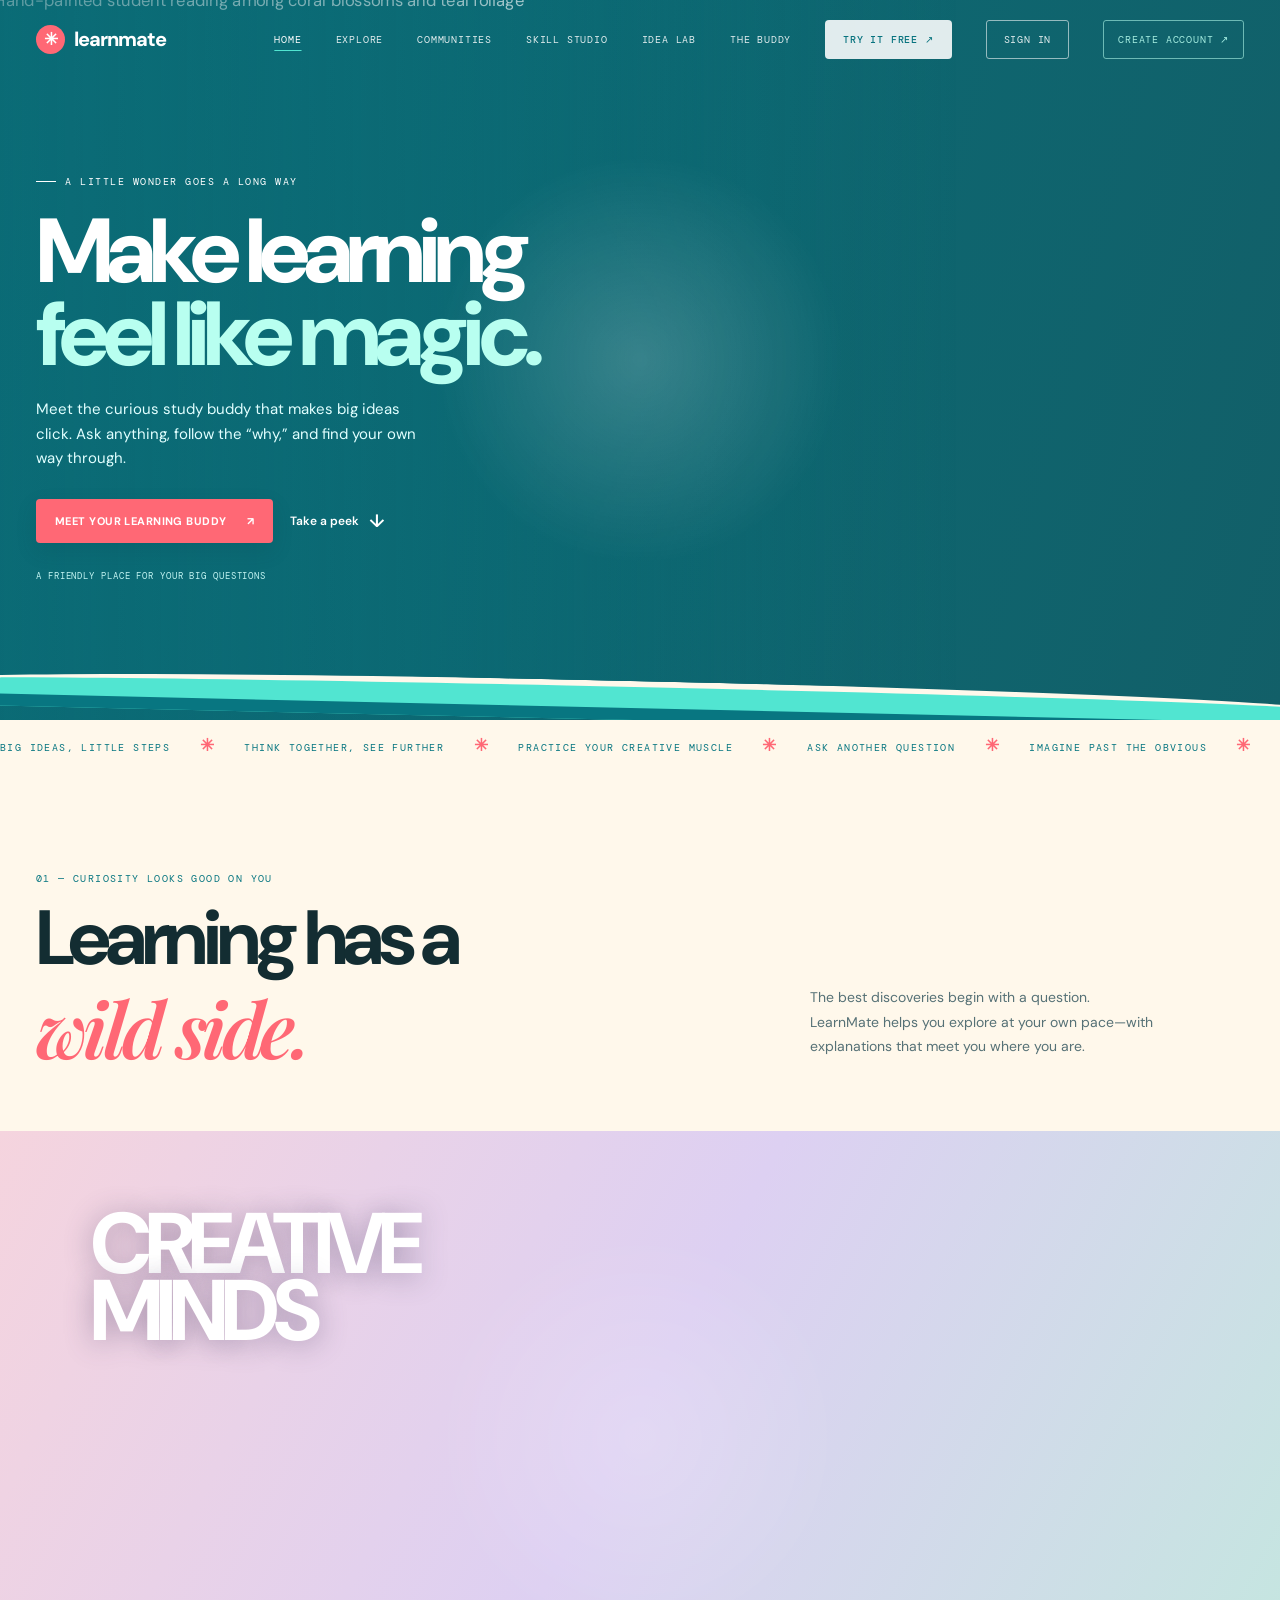
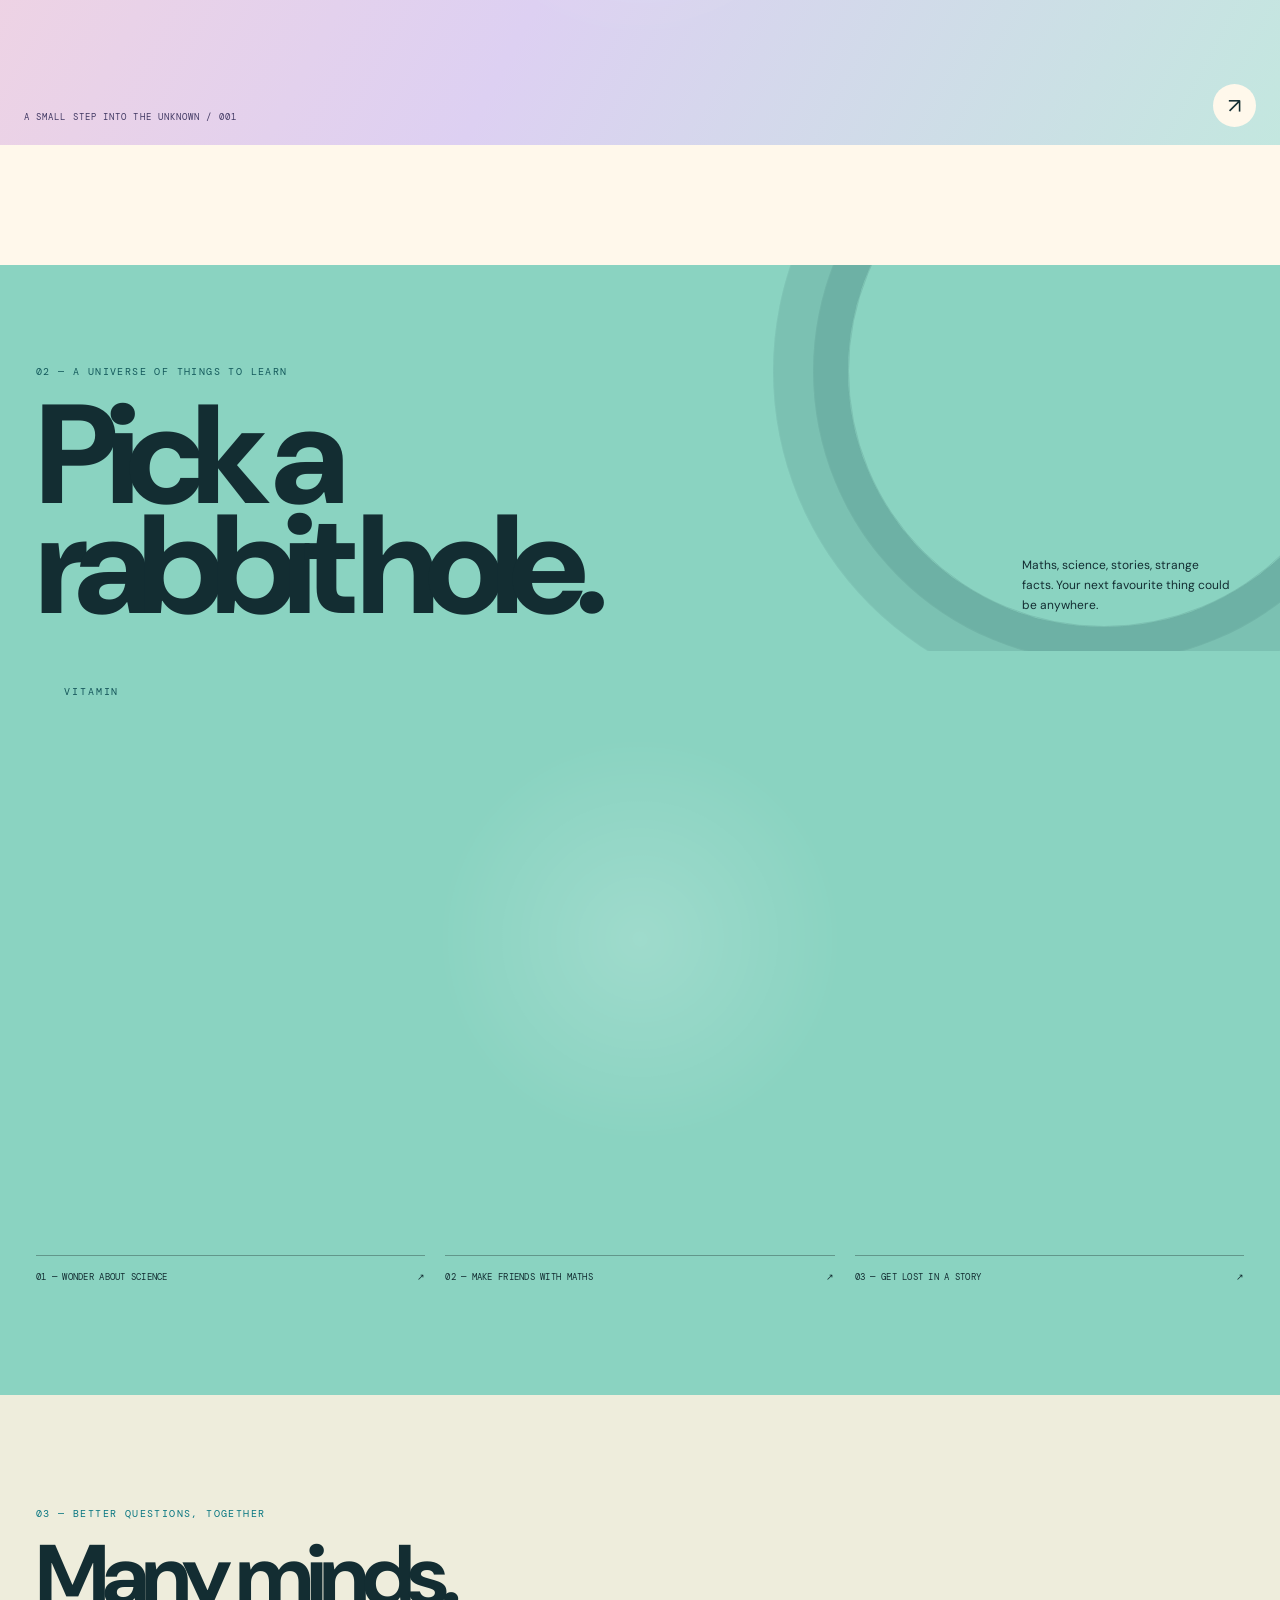
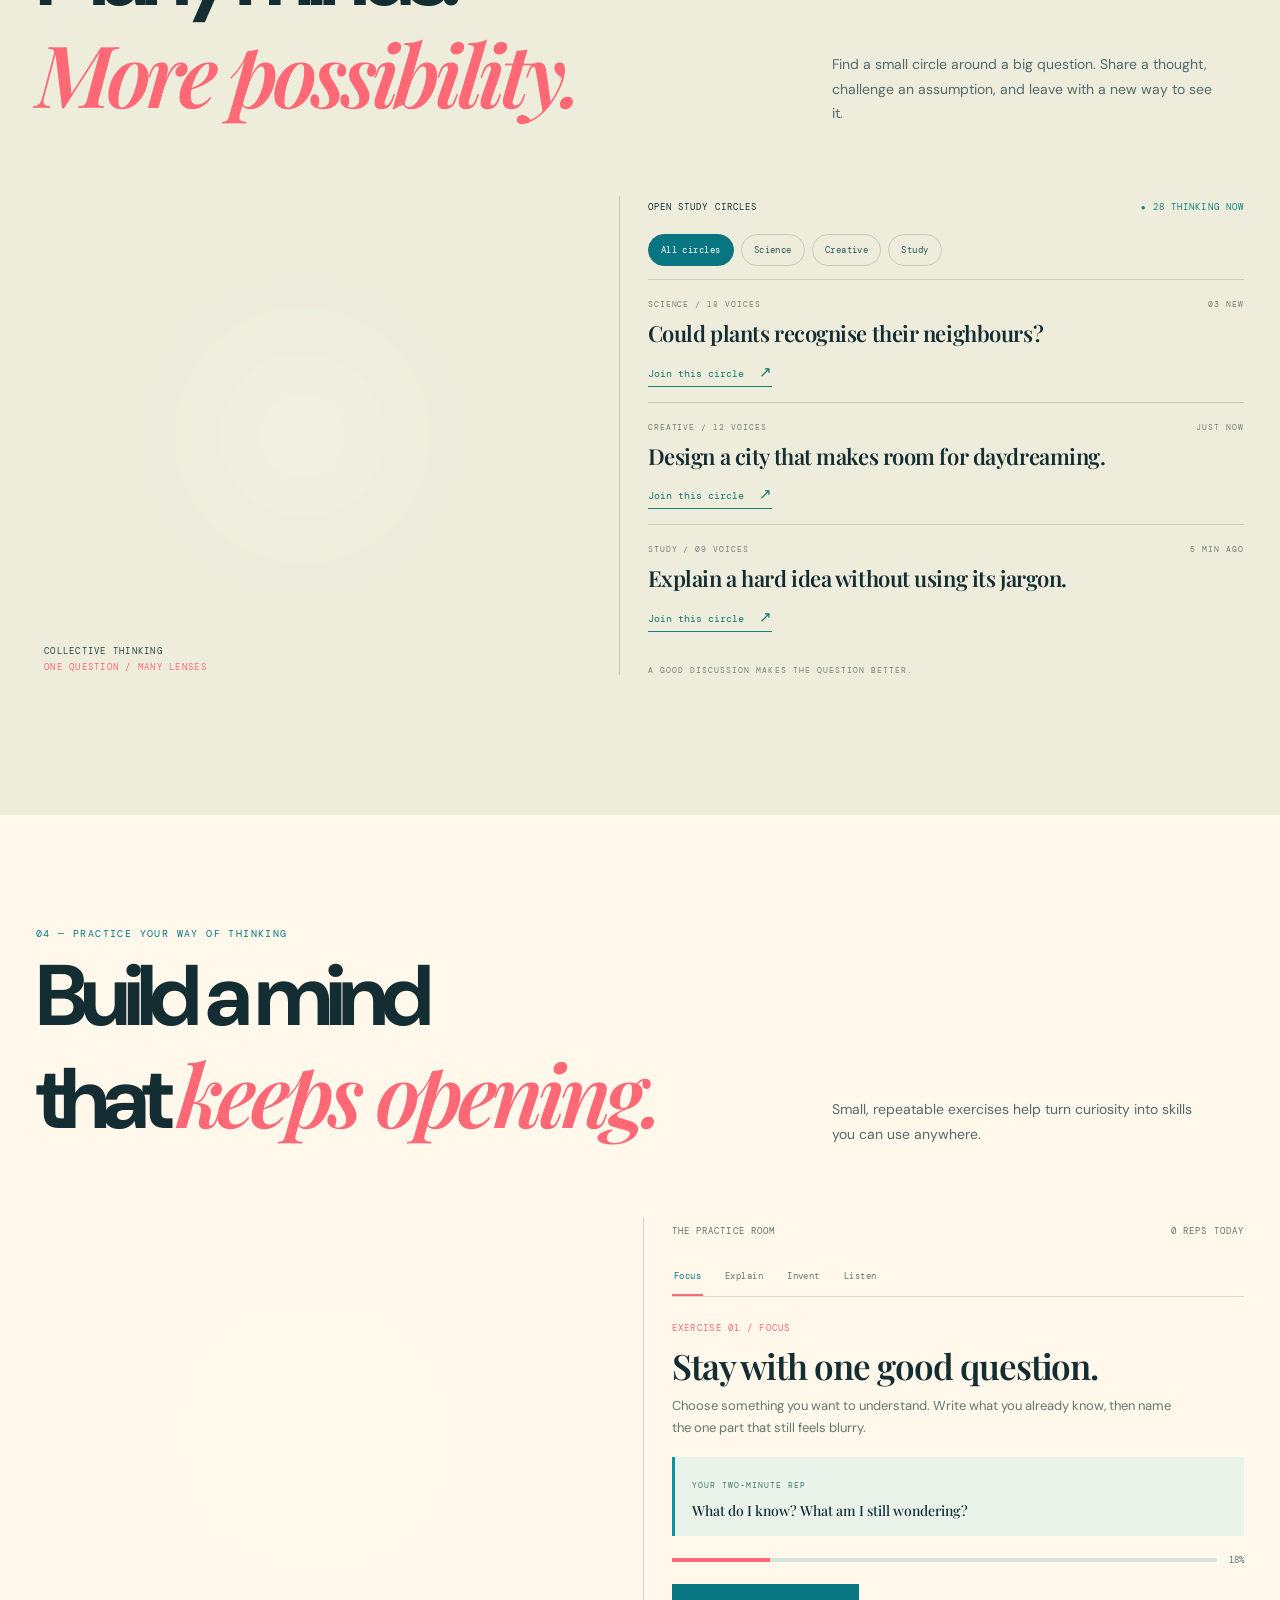
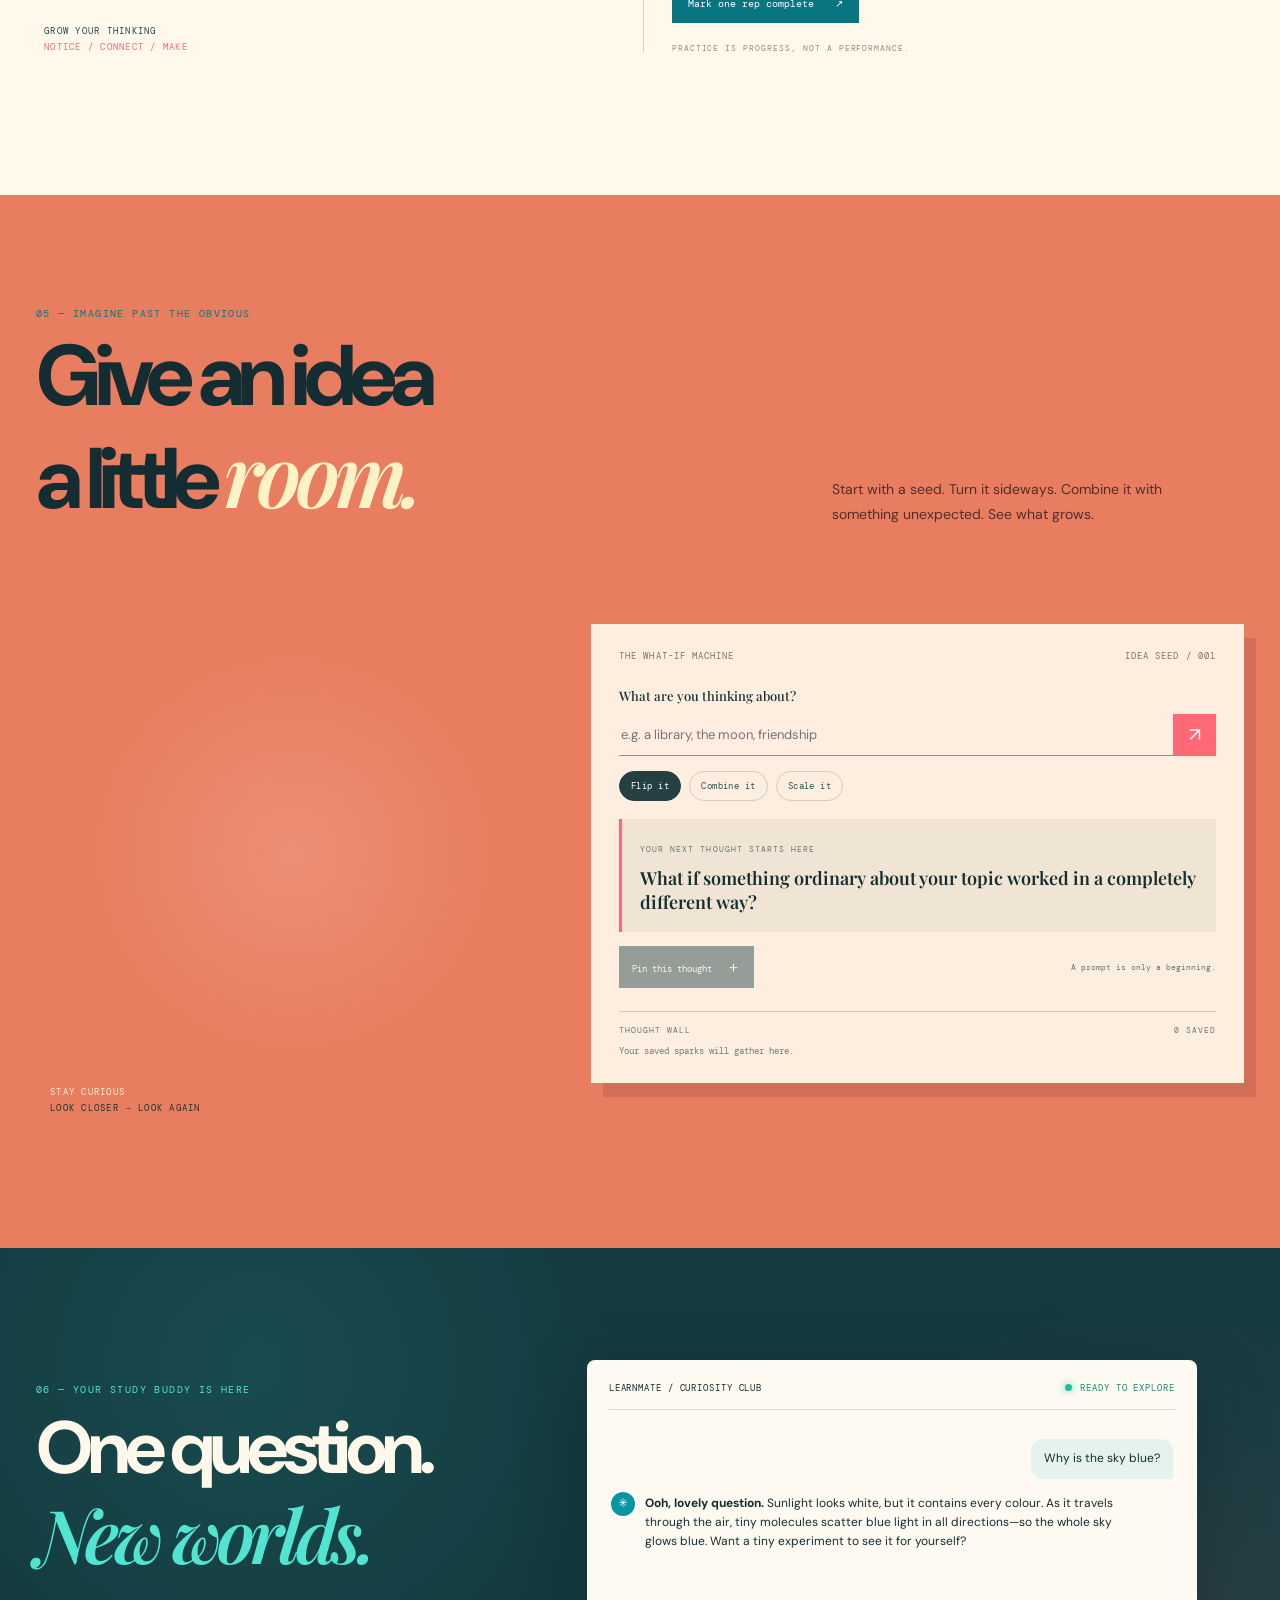
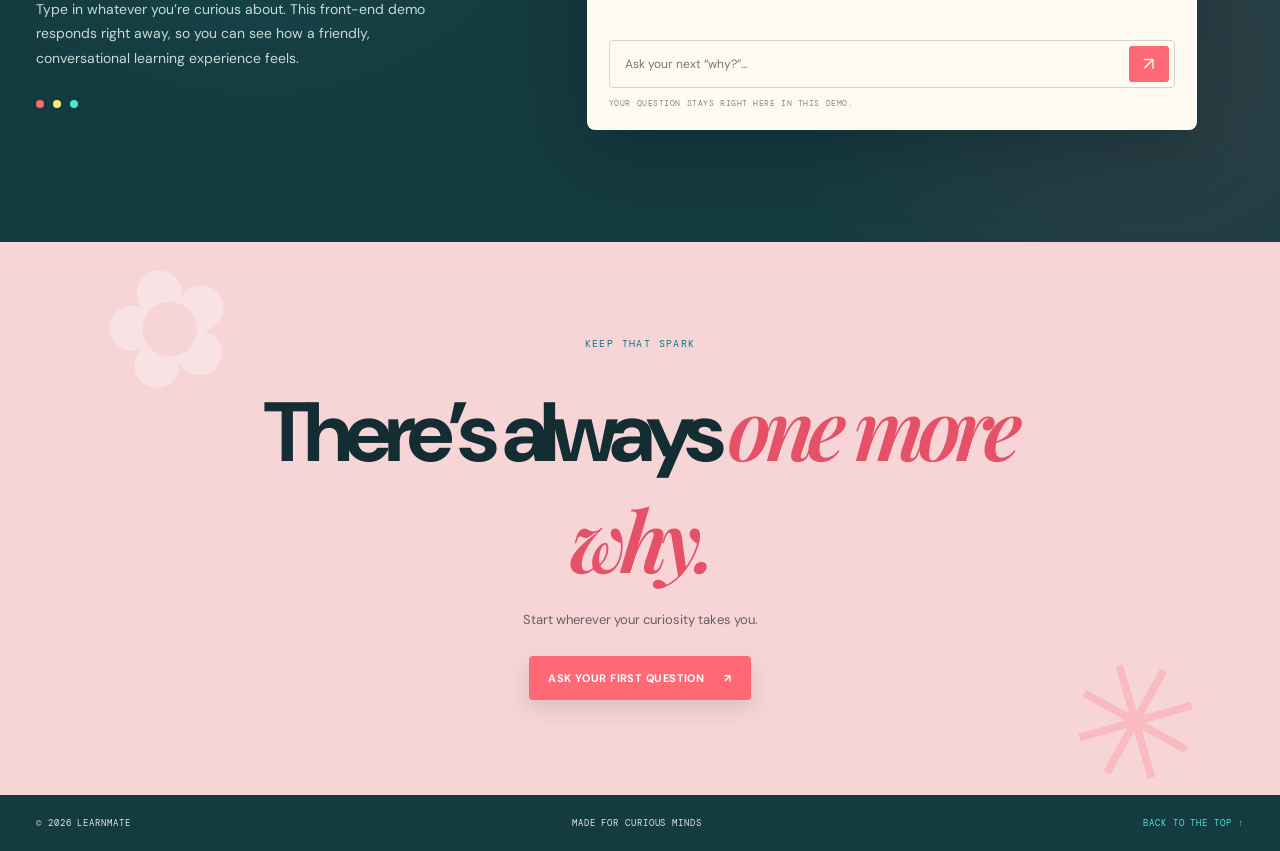
==== index.html @ c92cbbef "Integrate full-stack LearnMate workspace" ====
<!doctype html>
<html lang="en">
<head>
<meta charset="utf-8"><meta name="viewport" content="width=device-width,initial-scale=1"><meta name="theme-color" content="#0795a2">
<meta name="description" content="LearnMate brings curious minds together to explore, practise new skills, and imagine what comes next.">
<title>LearnMate — learn together, think further</title>
<link rel="preconnect" href="https://fonts.googleapis.com"><link rel="preconnect" href="https://fonts.gstatic.com" crossorigin><link href="https://fonts.googleapis.com/css2?family=DM+Mono:wght@400;500&family=DM+Sans:wght@400;500;600;700;800&family=Playfair+Display:ital,wght@0,600;0,700;1,600;1,700&display=swap" rel="stylesheet">
<style>
:root{--teal:#0795a2;--teal-dark:#087681;--aqua:#51e5d1;--coral:#ff6875;--cream:#fff8eb;--ink:#132d32;--lilac:#ddd0ff;--line:rgba(19,45,50,.16);--sans:'DM Sans',Arial,sans-serif;--serif:'Playfair Display',Georgia,serif;--mono:'DM Mono',monospace}*{box-sizing:border-box}html{scroll-behavior:smooth}body{margin:0;color:var(--ink);font-family:var(--sans);overflow-x:hidden}a{color:inherit;text-decoration:none}button,input{font:inherit}.wrap{width:min(1240px,calc(100% - 72px));margin-inline:auto}.topbar{height:78px;display:flex;align-items:center;justify-content:space-between;position:absolute;z-index:10;left:0;right:0;color:#fff}.brand{display:flex;align-items:center;gap:9px;font-size:20px;font-weight:800;letter-spacing:-1px}.brand-symbol{display:grid;place-items:center;width:29px;height:29px;background:var(--coral);border-radius:50%;color:#fff;font-size:17px}.nav{display:flex;align-items:center;gap:34px;font:10px var(--mono);letter-spacing:.08em;text-transform:uppercase}.nav a{opacity:.88;transition:opacity .2s}.nav a:hover{opacity:1}.nav .sign{border:1px solid #ffffffa3;border-radius:3px;padding:12px 17px}.nav .signup{background:#fff;color:var(--teal-dark);border-radius:4px;padding:13px 18px;font-weight:500}.menu-toggle{display:none;background:transparent;border:1px solid #ffffff88;color:white;padding:8px 10px}.hero{min-height:720px;background:var(--teal);color:#fff;position:relative;overflow:hidden}.hero:before{content:"";position:absolute;width:640px;height:640px;border:3px dashed #ffffff24;border-radius:50%;right:-30px;top:-190px;transform:rotate(-20deg)}.hero:after{content:"";position:absolute;width:830px;height:390px;border:3px dashed #ffffff25;border-radius:50%;left:30%;bottom:-260px;transform:rotate(-14deg)}.hero-inner{min-height:720px;display:grid;grid-template-columns:.93fr 1.07fr;align-items:center;position:relative;z-index:2;padding-top:65px}.hero-text{padding-bottom:28px;position:relative;z-index:3}.kicker{font:10px var(--mono);letter-spacing:.15em;text-transform:uppercase;display:flex;align-items:center;gap:9px}.kicker:before{content:"";width:20px;height:1px;background:currentColor}.hero h1{font-size:clamp(59px,7.1vw,97px);line-height:.92;letter-spacing:-.075em;margin:22px 0 20px;font-weight:800;max-width:600px}.hero h1 span{color:#b8fff0}.hero-copy{font-size:15px;line-height:1.65;max-width:380px;color:#e1ffff}.hero-actions{display:flex;align-items:center;gap:17px;margin-top:28px}.btn{display:inline-flex;align-items:center;gap:20px;border:0;border-radius:4px;padding:15px 19px;background:var(--coral);color:white;font-size:11px;font-weight:700;letter-spacing:.04em;text-transform:uppercase;cursor:pointer;box-shadow:0 8px 20px #003d4425;transition:transform .2s,box-shadow .2s}.btn:hover{transform:translateY(-3px);box-shadow:0 12px 24px #003d4433}.text-link{font-size:12px;font-weight:600}.text-link span{font-size:18px;vertical-align:-2px;margin-left:7px}.hero-note{font:9px var(--mono);letter-spacing:.1em;margin-top:27px;color:#c4f5f3}.hero-art{height:590px;position:relative;align-self:end}.art-glow{position:absolute;width:480px;height:470px;right:5%;top:13%;border-radius:50%;background:radial-gradient(ellipse,#4df0d688 0,transparent 70%)}.art-disc{position:absolute;width:420px;height:420px;border:1px solid #b0fff25c;border-radius:50%;right:11%;top:15%;box-shadow:0 0 0 26px #b0fff20c,0 0 0 27px #b0fff22b}.student{position:absolute;width:300px;height:436px;bottom:0;left:31%;z-index:2}.student .hair{position:absolute;width:204px;height:250px;left:49px;top:21px;background:#27292d;border-radius:49% 51% 43% 50%;transform:rotate(-7deg);box-shadow:inset 22px 10px #454044}.student .face{position:absolute;width:153px;height:185px;left:76px;top:45px;background:linear-gradient(120deg,#ffd8b5,#f6a98d);border-radius:47% 46% 50% 49%;transform:rotate(-5deg);z-index:1}.student .face:before{content:"";position:absolute;width:110px;height:24px;top:66px;left:18px;border-top:3px solid #422e37;border-radius:50%;box-shadow:0 10px 0 -7px #422e37}.student .face:after{content:"";position:absolute;left:46px;top:111px;width:45px;height:16px;border-bottom:3px solid #c55e67;border-radius:50%}.student .fringe{position:absolute;z-index:2;width:180px;height:95px;top:29px;left:57px;background:#29292d;border-radius:65% 35% 55% 24%;transform:rotate(12deg);clip-path:polygon(0 0,100% 0,87% 100%,71% 69%,62% 100%,48% 65%,38% 100%,25% 62%,15% 100%)}.student .body{position:absolute;width:252px;height:260px;left:26px;bottom:-44px;border-radius:45% 46% 0 0;background:linear-gradient(110deg,#54e3d0 0 67%,#1ec4bd 68%);transform:rotate(-5deg);z-index:1}.student .body:before{content:"";position:absolute;left:106px;top:8px;width:30px;height:185px;border-left:2px solid #d8fff0a6;transform:rotate(3deg)}.student .arm{position:absolute;z-index:3;left:11px;top:221px;width:198px;height:35px;background:#ffc5a4;border-radius:22px;transform:rotate(22deg)}.student .arm:after{content:"";position:absolute;right:-19px;top:-5px;width:32px;height:42px;border-radius:10px;background:#ffc5a4;transform:rotate(25deg)}.book{position:absolute;z-index:4;left:13px;top:180px;width:93px;height:135px;background:#fffdf5;border:3px solid #20383c;border-radius:6px 12px 9px 4px;transform:rotate(-17deg);box-shadow:7px 7px 0 #087681}.book:before{content:"✳";position:absolute;left:23px;top:30px;color:var(--coral);font-size:34px}.book:after{content:"";position:absolute;left:50%;top:0;height:100%;border-left:2px solid #b2e8df}.paper-plane{position:absolute;right:11%;top:21%;font-size:53px;color:#fff7e7;transform:rotate(-14deg);filter:drop-shadow(2px 4px 0 #087681)}.flower{position:absolute;color:#ff8d94;font-size:55px;text-shadow:2px 2px #173e41;animation:bob 5s ease-in-out infinite}.flower.f1{left:11%;top:24%;font-size:38px}.flower.f2{right:2%;top:44%;animation-delay:-2s}.flower.f3{left:17%;bottom:16%;font-size:48px;animation-delay:-3s}.spark{position:absolute;font-size:24px;color:#fff1cc}.spark.s1{top:22%;left:25%}.spark.s2{right:11%;bottom:18%}.orbit-line{position:absolute;height:90px;width:240px;border:1px solid #c4fff080;border-radius:50%;left:4%;top:57%;transform:rotate(15deg)}.hero-ribbon{height:39px;position:absolute;bottom:0;left:-4%;right:-3%;background:var(--aqua);border-top:6px solid #fff8eb;border-radius:50% 50% 0 0 / 35% 35% 0 0;z-index:4;transform:rotate(1.3deg)}.hero-ribbon:after{content:"";position:absolute;height:12px;left:0;right:0;bottom:0;background:#087681}.ticker{background:var(--cream);color:var(--teal-dark);height:49px;overflow:hidden;display:flex;align-items:center}.ticker-track{white-space:nowrap;font:10px var(--mono);letter-spacing:.14em;animation:marquee 28s linear infinite}.ticker b{color:var(--coral);font-size:17px;margin:0 22px}.intro{background:var(--cream);padding:103px 0 120px}.intro-head{display:grid;grid-template-columns:1fr .6fr;align-items:end;gap:50px;margin-bottom:53px}.section-kicker{font:10px var(--mono);letter-spacing:.14em;text-transform:uppercase;color:var(--teal-dark)}.intro h2,.buddy-heading{font-size:clamp(48px,6vw,77px);letter-spacing:-.07em;line-height:.96;margin:17px 0 0}.intro h2 em{font:italic 600 1em var(--serif);color:var(--coral);letter-spacing:-.06em}.intro-blurb{max-width:350px;font-size:14px;line-height:1.75;color:#567176;padding-bottom:5px}.study-showcase{min-height:400px;background:linear-gradient(115deg,#f3d0dc,#e6d6ff 48%,#c9efeb);border-radius:6px;position:relative;overflow:hidden;display:flex;align-items:center;justify-content:center}.study-showcase:before,.study-showcase:after{content:"";position:absolute;border:1px solid #ffffffa1;border-radius:50%;width:570px;height:570px;top:-90px;left:50%;transform:translateX(-50%)}.study-showcase:after{width:680px;height:680px;top:-144px}.astro{position:relative;width:210px;height:282px;z-index:2;filter:drop-shadow(15px 19px 14px #41356431);transform:rotate(-4deg)}.astro-helmet{position:absolute;width:187px;height:150px;left:11px;top:0;border-radius:48% 48% 44% 44%;background:linear-gradient(135deg,#fffdf1 0 19%,#f4eee6 20% 65%,#cabdc3);box-shadow:inset 0 0 0 7px #fbfaf3}.astro-glass{position:absolute;width:136px;height:99px;left:36px;top:25px;border-radius:50%;background:linear-gradient(125deg,#7be3db,#526c98 50%,#302d58);border:6px solid #fdf8ec;overflow:hidden}.astro-glass:after{content:"";position:absolute;width:170px;height:50px;background:#f8c6d4;transform:rotate(-32deg);top:21px;left:-17px;opacity:.65}.astro-body{position:absolute;width:184px;height:160px;bottom:0;left:24px;border-radius:48% 48% 20% 20%;background:linear-gradient(100deg,#f7f0e7,#d7c8ce);border:6px solid #fffaf0}.astro-body:before{content:"✳";position:absolute;right:24px;top:62px;color:var(--coral);font-size:28px}.flower-float{position:absolute;z-index:3;font-size:48px;color:#fff7ec;text-shadow:0 2px 6px #9b76ad;animation:bob 4s ease-in-out infinite}.flower-float.a{top:22%;left:25%}.flower-float.b{right:22%;top:29%;animation-delay:-2s}.flower-float.c{left:30%;bottom:14%;font-size:35px;animation-delay:-1s}.showcase-title{position:absolute;z-index:1;top:43%;left:50%;transform:translate(-50%,-50%);white-space:nowrap;font-size:clamp(48px,9vw,112px);line-height:.8;font-weight:800;letter-spacing:-.08em;color:#fff9;text-align:center}.showcase-label{position:absolute;left:24px;bottom:22px;font:9px var(--mono);letter-spacing:.12em;color:#413963;text-transform:uppercase}.showcase-link{position:absolute;right:24px;bottom:18px;width:43px;height:43px;border-radius:50%;background:var(--cream);display:grid;place-items:center;font-size:21px;z-index:4;transition:transform .2s}.showcase-link:hover{transform:rotate(45deg)}.subjects{background:#ffe97b;padding:100px 0 112px;position:relative;overflow:hidden}.subjects:before{content:"";position:absolute;width:510px;height:510px;border:1px solid #18393d20;border-radius:50%;right:-80px;top:-150px;box-shadow:0 0 0 34px #18393d08,0 0 0 35px #18393d17,0 0 0 74px #18393d08,0 0 0 75px #18393d17}.subject-head{display:flex;justify-content:space-between;align-items:end;position:relative;z-index:1;margin-bottom:30px}.subjects h2{font-size:clamp(64px,11vw,152px);line-height:.78;letter-spacing:-.095em;margin:23px 0 0;font-weight:800}.subjects h2 span{display:block}.subject-head p{max-width:210px;font-size:12px;line-height:1.7;margin:0 1% 5px}.lemon-stage{height:250px;position:relative;display:flex;justify-content:center;align-items:center}.lemon-word{position:absolute;font-size:clamp(75px,17vw,220px);font-weight:800;line-height:.8;letter-spacing:-.09em;color:#fff9}.lemon{position:relative;z-index:2;width:270px;height:148px;background:radial-gradient(ellipse at 40% 28%,#ffff87 0,#f6e72b 37%,#d4bf13 100%);border-radius:52% 48% 50% 50% / 64% 64% 36% 36%;transform:rotate(-12deg);box-shadow:inset -16px -13px 20px #a79e1760,12px 24px 18px #59602228;animation:lemonFloat 6s ease-in-out infinite}.lemon:before,.lemon:after{content:"";position:absolute;width:31px;height:39px;background:#eedc2b;top:56px;border-radius:60% 40% 50% 50%}.lemon:before{left:-17px;transform:rotate(-34deg)}.lemon:after{right:-17px;transform:rotate(35deg)}.lemon-cut{position:absolute;z-index:3;width:114px;height:114px;left:calc(50% - 147px);top:77px;border-radius:50%;background:repeating-conic-gradient(#fff9d0 0deg 9deg,#f8e98b 10deg 13deg);border:7px solid #fff8bf;box-shadow:inset 0 0 0 5px #f7dd47;transform:rotate(-24deg)}.lemon-cut:after{content:"";position:absolute;width:15px;height:15px;background:#fff7b5;border-radius:50%;left:42px;top:42px}.subjects-grid{display:grid;grid-template-columns:repeat(3,1fr);gap:20px;margin-top:28px;position:relative;z-index:2}.subject-item{border-top:1px solid #263c3b66;padding:15px 0 0;display:flex;justify-content:space-between;font:9px var(--mono);letter-spacing:.03em;text-transform:uppercase}.subject-item b{font-weight:400}.buddy{background:#143b40;color:#fff8eb;padding:112px 0;position:relative;overflow:hidden}.buddy:before{content:"";position:absolute;inset:0;background:radial-gradient(circle at 20% 20%,#41d7c51b,transparent 32%),radial-gradient(circle at 91% 70%,#ff68751d,transparent 31%)}.buddy-grid{display:grid;grid-template-columns:.85fr 1.15fr;gap:65px;align-items:center;position:relative}.buddy-heading{font-size:clamp(47px,6vw,74px)}.buddy-heading em{font:italic 600 1em var(--serif);color:var(--aqua)}.buddy-copy{font-size:14px;line-height:1.75;color:#c8dad5;max-width:390px}.buddy-art{display:flex;gap:9px;margin-top:30px}.buddy-art span{width:8px;height:8px;background:var(--coral);border-radius:50%}.buddy-art span:nth-child(2){background:#ffe97b}.buddy-art span:nth-child(3){background:var(--aqua)}.chat-card{background:#fffaf1;color:var(--ink);border-radius:8px;padding:22px;box-shadow:0 20px 70px #03191d55;max-width:610px}.chat-head{display:flex;justify-content:space-between;align-items:center;border-bottom:1px solid #dedbd1;padding-bottom:15px;font:9px var(--mono);letter-spacing:.1em;text-transform:uppercase}.chat-status{color:#148975}.chat-status:before{content:"";display:inline-block;background:#24bd97;width:7px;height:7px;border-radius:50%;margin-right:8px;box-shadow:0 0 8px #37d6ac}.chat-window{height:230px;overflow-y:auto;padding:16px 2px 6px;scrollbar-width:thin}.msg{display:flex;gap:10px;align-items:flex-start;margin:11px 0;font-size:12px;line-height:1.6}.msg p{margin:2px 0;max-width:88%}.msg strong{font-weight:700}.msg.user{justify-content:flex-end}.msg.user p{background:#e6f2ed;padding:10px 13px;border-radius:12px 12px 2px 12px}.msg.bot .bubble-icon{background:var(--teal);color:white}.bubble-icon{flex:0 0 24px;width:24px;height:24px;border-radius:50%;display:grid;place-items:center;background:#ffddd9;font-size:12px}.chat-compose{display:flex;gap:8px;border:1px solid #d5d5cd;border-radius:4px;padding:5px}.chat-compose input{min-width:0;flex:1;border:0;background:transparent;padding:10px;font-size:12px;outline:none;color:var(--ink)}.chat-compose button{border:0;border-radius:3px;background:var(--coral);color:white;width:40px;font-size:18px;cursor:pointer}.chat-hint{font:8px var(--mono);color:#858a82;letter-spacing:.07em;margin-top:10px}.closing{background:#f7d5d6;padding:95px 0;text-align:center;position:relative;overflow:hidden}.closing:before,.closing:after{content:"✿";position:absolute;font-size:160px;color:#ffffff50;top:-18px;left:8%;transform:rotate(-16deg)}.closing:after{content:"✳";left:auto;right:6%;top:auto;bottom:-35px;color:#ff879355}.closing h2{font-size:clamp(45px,7vw,84px);line-height:.95;letter-spacing:-.08em;margin:20px auto 17px;max-width:850px}.closing h2 em{font:italic 600 1em var(--serif);color:#e55167}.closing p{font-size:13px;color:#695c64}.closing .btn{margin-top:15px}.footer{background:#143b40;color:#dce8df;padding:22px 0;font:9px var(--mono);letter-spacing:.1em;text-transform:uppercase}.footer-inner{display:flex;justify-content:space-between;gap:20px}.footer a{color:var(--aqua)}.reveal{opacity:0;transform:translateY(18px);transition:opacity .7s,transform .7s}.reveal.visible{opacity:1;transform:none}@keyframes bob{0%,100%{translate:0 0}50%{translate:0 -10px}}@keyframes marquee{to{transform:translateX(-50%)}}@keyframes lemonFloat{0%,100%{translate:0 0;rotate:-12deg}50%{translate:0 -9px;rotate:-8deg}}@media(max-width:850px){.wrap{width:min(100% - 44px,680px)}.hero-inner{grid-template-columns:1fr;min-height:980px;align-content:start;padding-top:147px}.hero{min-height:980px}.hero-text{padding-bottom:0}.hero h1{max-width:650px;font-size:clamp(64px,11vw,95px)}.hero-art{height:480px;width:min(100%,570px);margin:-2px auto 0;align-self:auto}.student{left:31%;transform:scale(.88);transform-origin:bottom center}.art-disc{width:340px;height:340px;right:14%;top:18%}.intro-head{grid-template-columns:1fr;gap:21px}.intro-blurb{max-width:460px}.buddy-grid{grid-template-columns:1fr;gap:38px}.buddy-copy{max-width:540px}.chat-card{max-width:none}.subjects h2{font-size:clamp(68px,13vw,115px)}}@media(max-width:560px){.wrap{width:calc(100% - 36px)}.topbar{height:67px}.brand{font-size:18px}.nav{gap:10px}.nav a:not(.signup){display:none}.nav .signup{padding:11px 13px;font-size:9px}.menu-toggle{display:block}.hero,.hero-inner{min-height:870px}.hero-inner{padding-top:126px}.hero h1{font-size:clamp(59px,13vw,76px);max-width:430px}.hero-copy{font-size:13px;max-width:330px}.hero-actions{gap:14px}.btn{padding:14px 15px;font-size:10px;gap:13px}.hero-art{height:390px;width:calc(100% + 18px);margin-left:-9px}.student{transform:scale(.71);transform-origin:bottom center;left:27%}.art-disc{width:270px;height:270px;right:13%;top:20%}.art-glow{width:340px;height:330px;right:-2%;top:15%}.paper-plane{right:3%;top:13%;font-size:40px}.flower.f1{left:4%;top:20%}.flower.f2{right:0;top:43%}.flower.f3{left:5%;bottom:20%}.intro{padding:76px 0 86px}.intro h2{font-size:54px}.intro-head{margin-bottom:33px}.study-showcase{min-height:310px}.astro{transform:scale(.78) rotate(-4deg)}.showcase-title{font-size:clamp(46px,12vw,67px)}.flower-float.a{left:9%}.flower-float.b{right:7%}.subjects{padding:78px 0 82px}.subject-head{display:block}.subjects h2{font-size:clamp(62px,16vw,89px)}.subject-head p{margin-top:19px;max-width:300px}.lemon-stage{height:200px;margin-top:10px}.lemon{width:205px;height:115px}.lemon-cut{width:88px;height:88px;left:calc(50% - 112px);top:70px}.lemon-cut:after{left:30px;top:30px}.buddy{padding:78px 0}.buddy-heading{font-size:52px}.chat-card{padding:16px 13px}.chat-window{height:220px}.closing{padding:76px 0}.closing:before{left:-55px;font-size:110px}.closing:after{right:-50px;font-size:110px}.footer-inner{flex-wrap:wrap}.footer-inner span:nth-child(2){display:none}}@media(prefers-reduced-motion:reduce){*,*::before,*::after{animation-duration:.01ms!important;animation-iteration-count:1!important;scroll-behavior:auto!important;transition-duration:.01ms!important}.reveal{opacity:1;transform:none}}

</style>
<style>
/* Replace the rough CSS stand-ins with bespoke, textured editorial artwork. */
.hero{background:linear-gradient(105deg,#0b737d 0%,#0d6872 50%,#125f68 100%)}.hero:before,.hero:after{display:none}.hero-art{height:610px;display:flex;align-items:flex-end;justify-content:center;overflow:visible;isolation:isolate}.hero-illustration{width:100%;height:100%;object-fit:contain;object-position:70% center;filter:drop-shadow(0 18px 12px #06474a2b);mask-image:linear-gradient(90deg,transparent 0,#000 10%,#000 89%,transparent 100%)}
.study-showcase{background:linear-gradient(118deg,#f5d4de,#ddd0f2 49%,#c3e7df)}.study-showcase:before,.study-showcase:after{display:none}.astronaut-art{position:absolute;inset:0;width:100%;height:100%;object-fit:cover;z-index:2;pointer-events:none}.showcase-title{z-index:1;color:#fff9}
.lemon-illustration{position:relative;z-index:2;width:min(90%,900px);height:290px;object-fit:contain;filter:drop-shadow(0 16px 13px #56611d25)}
.hero-art{position:absolute;inset:0;z-index:1;width:100%;height:auto;background:transparent;border-radius:0;overflow:hidden;align-self:auto}.hero-art:after{content:"";position:absolute;inset:0;z-index:2;pointer-events:none;background:linear-gradient(90deg,#0b6873aa 0%,#0b687378 34%,#0b68731c 58%,transparent 75%)}.hero-illustration{position:relative;z-index:1;width:100%;height:100%;object-fit:cover;object-position:center;filter:none;mask-image:none}.hero-art .motion-light{z-index:3}
.study-showcase{width:100vw;margin-left:calc(50% - 50vw);border-radius:0;min-height:clamp(370px,48vw,650px)}.showcase-title{z-index:3;left:7%;top:13%;transform:none;text-align:left;font-size:clamp(43px,6.8vw,86px);color:#fff;text-shadow:0 3px 28px #4f426a6b;line-height:.78}.showcase-label{z-index:3}.astronaut-art{object-position:center 44%}
.subjects{background:#8ad3c1}.subjects:before{border-color:#123e4220;box-shadow:0 0 0 34px #123e4208,0 0 0 35px #123e4217,0 0 0 74px #123e4208,0 0 0 75px #123e4217}.subjects .section-kicker{color:#145a5c}.lemon-stage{width:100vw;margin-left:calc(50% - 50vw);height:clamp(370px,45vw,620px);overflow:hidden;background:#8ad3c1}.lemon-word{z-index:4;left:5%;top:6%;transform:none;font:10px var(--mono);letter-spacing:.19em;color:#15565a;text-align:left;pointer-events:none}.lemon-illustration{position:absolute;inset:0;width:100%;height:100%;object-fit:contain;filter:none;transform:translate3d(var(--move-x,0px),calc(var(--move-y,0px) + var(--scroll-y,0px)),0) rotate(var(--tilt,0deg)) scale(1.035)}
.hero-illustration.fallback{object-fit:contain;object-position:right center}
.motion-art{will-change:transform;transition:transform .18s cubic-bezier(.2,.7,.2,1);translate:0 0;animation:art-float 9s ease-in-out infinite}.astronaut-art.motion-art{transform:translate3d(var(--move-x,0px),calc(var(--move-y,0px) + var(--scroll-y,0px)),0) rotate(var(--tilt,0deg)) scale(1.055)}.hero-illustration.motion-art{transform:translate3d(var(--move-x,0px),calc(var(--move-y,0px) + var(--scroll-y,0px)),0) rotate(var(--tilt,0deg)) scale(1.035)}
.hero-illustration{position:relative;z-index:1}.motion-light{position:absolute;inset:0;z-index:2;pointer-events:none;opacity:.38;background:radial-gradient(280px circle at var(--cursor-x,50%) var(--cursor-y,50%),#fff7,transparent 72%);mix-blend-mode:screen;transition:opacity .35s}.study-showcase .astronaut-art{z-index:1}.study-showcase .motion-light{z-index:2}.lemon-stage .motion-light{z-index:3}.lemon-stage .lemon-word{z-index:4}
.nav a[aria-current="page"]{color:#fff;opacity:1;text-decoration:underline;text-decoration-color:var(--aqua);text-underline-offset:7px}
.community{background:#eeeddc;padding:112px 0 122px;position:relative;overflow:hidden}.community-heading,.skill-heading,.idea-heading{display:grid;grid-template-columns:1fr .55fr;gap:48px;align-items:end;margin-bottom:48px}.community-heading h2,.skill-heading h2,.idea-heading h2{font-size:clamp(48px,6.8vw,86px);line-height:.91;letter-spacing:-.08em;margin:17px 0 0}.community-heading h2 em,.skill-heading h2 em,.idea-heading h2 em{font:italic 600 1em var(--serif);color:var(--coral);letter-spacing:-.06em}.community-heading>p,.skill-heading>p,.idea-heading>p{font-size:14px;line-height:1.75;color:#526a6b;max-width:380px;margin:0 0 4px}.community-layout{display:grid;grid-template-columns:.92fr 1.08fr;gap:50px;align-items:center}.community-art,.skill-art,.idea-art{position:relative;isolation:isolate;overflow:hidden}.community-art{height:515px}.community-image{position:absolute;inset:0;width:100%;height:100%;object-fit:contain;mix-blend-mode:multiply;filter:saturate(.84);mask-image:radial-gradient(ellipse at 50% 49%,#000 47%,#000b 65%,transparent 91%)}.community-image.motion-art,.skill-image.motion-art,.idea-image.motion-art{transform:translate3d(var(--move-x,0px),calc(var(--move-y,0px) + var(--scroll-y,0px)),0) rotate(var(--tilt,0deg)) scale(1.035)}.community-art .motion-light,.skill-art .motion-light,.idea-art .motion-light{z-index:2;opacity:.3}.art-note,.idea-art-caption{position:absolute;z-index:3;left:8px;bottom:18px;font:9px var(--mono);letter-spacing:.14em;line-height:1.8;color:#24484a}.art-note b,.idea-art-caption b{font-weight:400;color:var(--coral)}.community-board{padding:5px 0 0 28px;border-left:1px solid #213e3e35}.board-head,.skill-topline,.workbench-head{display:flex;justify-content:space-between;gap:15px;font:9px var(--mono);letter-spacing:.12em;text-transform:uppercase}.online-mark{color:#11857a}.online-mark:first-letter{font-size:8px}.community-filters,.skill-tabs{display:flex;align-items:center;gap:7px;flex-wrap:wrap;margin:21px 0 13px}.filter-btn,.skill-tab,.idea-mode{border:1px solid #52747645;background:transparent;color:#29575a;padding:9px 12px;border-radius:99px;font:9px var(--mono);letter-spacing:.05em;cursor:pointer;transition:background .2s,color .2s,border .2s}.filter-btn.is-active,.skill-tab.is-active,.idea-mode.is-active{background:var(--teal-dark);color:#fff;border-color:var(--teal-dark)}.thread-row{padding:19px 0 15px;border-top:1px solid #34565838}.thread-row[hidden]{display:none}.thread-meta{display:flex;justify-content:space-between;gap:14px;color:#75817a;font:8px var(--mono);letter-spacing:.12em}.thread-row h3{font:600 clamp(17px,2vw,22px)/1.25 var(--serif);letter-spacing:-.02em;margin:11px 0 13px;max-width:490px}.join-button{border:0;border-bottom:1px solid #198078;background:transparent;color:#11776f;padding:0 0 4px;font:10px var(--mono);cursor:pointer}.join-button span{margin-left:9px;font-size:15px}.join-button[aria-pressed="true"]{color:#e65761;border-color:#e65761}.board-foot{font:8px var(--mono);letter-spacing:.13em;color:#77827b;margin:18px 0 0}.skill-studio{background:var(--cream);padding:112px 0 122px;position:relative;overflow:hidden}.skill-layout{display:grid;grid-template-columns:1fr 1.08fr;gap:50px;align-items:center}.skill-art{height:475px}.skill-image{position:absolute;inset:0;width:100%;height:100%;object-fit:contain;mix-blend-mode:multiply;mask-image:radial-gradient(ellipse at center,#000 55%,transparent 92%)}.skill-console{padding:7px 0 0 28px;border-left:1px solid #24494a35}.skill-topline{color:#617170}.skill-tabs{border-bottom:1px solid #325c5b36;margin:20px 0 0;gap:20px}.skill-tab{border:0;border-radius:0;background:none;padding:13px 2px 12px;color:#647574;border-bottom:2px solid transparent}.skill-tab.is-active{background:none;color:var(--teal-dark);border-color:var(--coral)}.skill-index{font:9px var(--mono);letter-spacing:.14em;color:var(--coral);margin-top:25px}.skill-content h3{font:600 clamp(23px,3vw,35px)/1.16 var(--serif);margin:12px 0 8px;letter-spacing:-.03em}.skill-content>p{font-size:13px;line-height:1.7;color:#647574;max-width:500px;margin:0 0 18px}.exercise-prompt{padding:15px 17px;background:#e9f3ea;border-left:3px solid var(--teal);margin:17px 0}.exercise-prompt span{font:8px var(--mono);letter-spacing:.13em;color:#427579}.exercise-prompt p{font:500 14px/1.55 var(--serif);margin:7px 0 0}.progress-line{display:flex;align-items:center;gap:12px;font:9px var(--mono);color:#527372;margin:18px 0}.progress-track{height:4px;background:#d5e3d9;flex:1}.progress-track span{display:block;height:100%;background:var(--coral);transition:width .45s}.practice-button{border:0;background:var(--teal-dark);color:#fff;padding:13px 16px;font:10px var(--mono);cursor:pointer;transition:transform .2s}.practice-button:hover{transform:translateY(-2px)}.practice-button span{margin-left:15px}.skill-foot{font:8px var(--mono);letter-spacing:.12em;color:#8b9188;margin-top:20px}.idea-lab{background:#e97d60;padding:112px 0 120px;position:relative;overflow:hidden}.idea-heading h2 em{color:#fff2c5}.idea-heading>p{color:#542d2a}.idea-layout{display:grid;grid-template-columns:.88fr 1.12fr;gap:42px;align-items:center}.idea-art{height:550px}.idea-image{position:absolute;inset:0;width:100%;height:100%;object-fit:contain;mix-blend-mode:multiply;filter:saturate(.95);mask-image:radial-gradient(ellipse at 50% 48%,#000 54%,#000c 69%,transparent 94%)}.idea-art-caption{color:#fff1d8;left:14px;bottom:12px}.idea-art-caption b{color:#183638}.idea-workbench{padding:26px 28px;background:#fff8ebeb;box-shadow:12px 14px 0 #763b3033}.workbench-head{color:#77766c}.idea-workbench>label{display:block;margin:25px 0 10px;font:500 13px var(--serif)}.seed-row{display:flex;border-bottom:1px solid #879593}.seed-row input{flex:1;min-width:0;border:0;outline:0;background:transparent;padding:12px 2px;font:13px var(--sans);color:var(--ink)}.seed-row button{border:0;background:var(--coral);color:white;width:43px;font-size:19px;cursor:pointer}.idea-modes{display:flex;gap:8px;margin:15px 0 18px}.idea-mode{padding:8px 11px}.idea-mode.is-active{background:#263f43;border-color:#263f43}.idea-output{min-height:110px;background:#f0e5d5;padding:17px 18px;border-left:3px solid var(--coral)}.idea-output>span{font:8px var(--mono);letter-spacing:.13em;color:#6d7771}.idea-output p{font:600 18px/1.38 var(--serif);margin:9px 0 0}.idea-actions{display:flex;align-items:center;justify-content:space-between;gap:12px;margin:14px 0 23px}.save-idea{border:0;background:#163b40;color:white;padding:11px 13px;font:9px var(--mono);cursor:pointer}.save-idea:disabled{opacity:.45;cursor:not-allowed}.save-idea span{margin-left:9px;font-size:15px}.idea-actions>span{font:8px var(--mono);color:#64726b}.thought-wall{border-top:1px solid #4c626344;padding-top:13px}.wall-label{display:flex;justify-content:space-between;font:8px var(--mono);letter-spacing:.12em;color:#6d7771}.thought-list{display:flex;gap:7px;flex-wrap:wrap;margin-top:10px}.wall-empty,.thought-chip{font:9px var(--mono);color:#757c71}.thought-chip{padding:6px 9px;background:#f3d4bd;color:#435654;border-radius:99px}
@media(max-width:850px){.community-heading,.skill-heading,.idea-heading{grid-template-columns:1fr;gap:20px}.community-layout,.skill-layout,.idea-layout{grid-template-columns:1fr;gap:25px}.community-art,.skill-art{height:350px}.community-board,.skill-console{padding:4px 0 0;border-left:0}.idea-art{height:360px}.idea-workbench{box-shadow:8px 9px 0 #763b3033}.community{padding:88px 0}.skill-studio,.idea-lab{padding:88px 0}}
@media(max-width:560px){.community-heading h2,.skill-heading h2,.idea-heading h2{font-size:56px}.community-art{height:300px}.skill-art{height:300px}.idea-art{height:310px}.community-filters{gap:5px}.filter-btn{padding:8px 10px}.idea-workbench{padding:19px 16px}.idea-output p{font-size:16px}.idea-actions{align-items:flex-start;flex-direction:column}.subject-head{align-items:flex-start;gap:18px;flex-direction:column}}
@media(max-width:850px){.nav{display:none}.menu-toggle{display:block}.nav.open{display:flex;position:absolute;top:66px;right:0;width:min(330px,calc(100vw - 36px));background:#087681;padding:18px;align-items:stretch;flex-direction:column;gap:17px;border-radius:0 0 6px 6px;box-shadow:0 14px 24px #063e4350}.nav.open a:not(.signup){display:block}.nav.open .signup{text-align:center}}
@keyframes art-float{0%,100%{translate:0 0}50%{translate:0 -7px}}
@media(max-width:850px){.hero-art{top:38%;bottom:0;height:auto}.hero-art:after{background:linear-gradient(90deg,#0b6873d9 0%,#0b687370 42%,transparent 80%)}.hero-illustration{object-position:70% center}.lemon-stage{height:clamp(340px,52vw,470px)}}
@media(max-width:560px){.hero-art{top:45%;bottom:0;height:auto}.hero-art:after{background:linear-gradient(90deg,#0b6873bf 0%,#0b687350 52%,transparent 100%)}.hero-illustration{width:100%;max-width:none;object-position:74% center}.lemon-stage{height:285px}.showcase-title{left:6%;top:9%;font-size:clamp(39px,10vw,59px)}}
@media(prefers-reduced-motion:reduce){.motion-art{animation:none!important;transition:none!important;translate:0 0!important;transform:none!important;will-change:auto}.lemon-illustration.motion-art{transform:none!important}}
@media(max-width:560px){.nav.open{display:flex;position:absolute;top:59px;right:0;left:0;width:auto;background:#087681;padding:17px 18px 20px;align-items:stretch;flex-direction:column;gap:18px;border-radius:0 0 6px 6px;box-shadow:0 14px 24px #063e4350}.nav.open a:not(.signup){display:block}.nav.open .sign{text-align:center}.nav.open .signup{text-align:center}}
 .nav .workspace-entry{border:1px solid #b8fff0a3;border-radius:3px;padding:12px 14px;color:#b8fff0}@media(max-width:850px){.nav.open .workspace-entry{text-align:center}}
</style>
</head>
<body>
<header class="topbar wrap"><a class="brand" href="#home"><span class="brand-symbol">✳</span>learnmate</a><nav class="nav" id="nav"><a href="#home">Home</a><a href="#explore">Explore</a><a href="#community">Communities</a><a href="#skills">Skill studio</a><a href="#ideas">Idea lab</a><a href="#buddy">The buddy</a><a class="signup" href="#buddy">Try it free ↗</a><a class="sign" href="/workspace?mode=login">Sign in</a><a class="workspace-entry" href="/workspace?mode=register">Create account ↗</a></nav><button class="menu-toggle" id="menuToggle" aria-label="Open navigation" aria-expanded="false">☰</button></header>
<main>
<section class="hero" id="home"><div class="hero-art" data-motion-scene="hero"><img class="hero-illustration motion-art" src="assets/hero-wide.webp" alt="Hand-painted student reading among coral blossoms and teal foliage"><span class="motion-light" aria-hidden="true"></span></div><div class="wrap hero-inner"><div class="hero-text"><div class="kicker">A little wonder goes a long way</div><h1>Make learning <span>feel like magic.</span></h1><p class="hero-copy">Meet the curious study buddy that makes big ideas click. Ask anything, follow the “why,” and find your own way through.</p><div class="hero-actions"><a class="btn" href="#buddy">Meet your learning buddy <span>↗</span></a><a class="text-link" href="#explore">Take a peek <span>↓</span></a></div><div class="hero-note">A FRIENDLY PLACE FOR YOUR BIG QUESTIONS</div></div></div><div class="hero-ribbon"></div></section>
<div class="ticker"><div class="ticker-track">BIG IDEAS, LITTLE STEPS <b>✳</b> THINK TOGETHER, SEE FURTHER <b>✳</b> PRACTICE YOUR CREATIVE MUSCLE <b>✳</b> ASK ANOTHER QUESTION <b>✳</b> IMAGINE PAST THE OBVIOUS <b>✳</b> BIG IDEAS, LITTLE STEPS <b>✳</b> THINK TOGETHER, SEE FURTHER <b>✳</b> PRACTICE YOUR CREATIVE MUSCLE <b>✳</b> ASK ANOTHER QUESTION <b>✳</b> IMAGINE PAST THE OBVIOUS <b>✳</b></div></div>
<section class="intro" id="explore"><div class="wrap"><div class="intro-head reveal"><div><div class="section-kicker">01 — Curiosity looks good on you</div><h2>Learning has a<br><em>wild side.</em></h2></div><p class="intro-blurb">The best discoveries begin with a question. LearnMate helps you explore at your own pace—with explanations that meet you where you are.</p></div><div class="study-showcase reveal" data-motion-scene="astronaut"><img class="astronaut-art motion-art" src="assets/astronaut-generated.webp" alt="Dreamlike astronaut portrait in a pastel sky of blossoms"><span class="motion-light" aria-hidden="true"></span><div class="showcase-title">CREATIVE<br>MINDS</div><div class="showcase-label">A SMALL STEP INTO THE UNKNOWN / 001</div><a class="showcase-link" href="#subjects" aria-label="Explore subjects">↗</a></div></div></section>
<section class="subjects" id="subjects"><div class="wrap"><div class="subject-head reveal"><div><div class="section-kicker">02 — A universe of things to learn</div><h2>Pick a <span>rabbit hole.</span></h2></div><p>Maths, science, stories, strange facts. Your next favourite thing could be anywhere.</p></div><div class="lemon-stage reveal" data-motion-scene="citrus"><div class="lemon-word">VITAMIN</div><img class="lemon-illustration motion-art" src="assets/citrus-generated.webp" alt="Photorealistic whole and sliced lemons on a mint backdrop"><span class="motion-light" aria-hidden="true"></span></div><div class="subjects-grid reveal"><div class="subject-item"><b>01 — Wonder about science</b><span>↗</span></div><div class="subject-item"><b>02 — Make friends with maths</b><span>↗</span></div><div class="subject-item"><b>03 — Get lost in a story</b><span>↗</span></div></div></div></section>
<section class="community" id="community"><div class="wrap"><div class="community-heading reveal"><div><div class="section-kicker">03 — Better questions, together</div><h2>Many minds.<br><em>More possibility.</em></h2></div><p>Find a small circle around a big question. Share a thought, challenge an assumption, and leave with a new way to see it.</p></div><div class="community-layout"><div class="community-art" data-motion-scene="community"><img class="community-image motion-art" src="assets/collective-thinking.webp" alt="Layered figures inside an eye, representing collective perspective"><span class="motion-light" aria-hidden="true"></span><div class="art-note">COLLECTIVE THINKING<br><b>ONE QUESTION / MANY LENSES</b></div></div><div class="community-board reveal"><div class="board-head"><span>OPEN STUDY CIRCLES</span><span class="online-mark">● 28 THINKING NOW</span></div><div class="community-filters" role="group" aria-label="Filter study circles"><button class="filter-btn is-active" type="button" aria-pressed="true" data-filter="all">All circles</button><button class="filter-btn" type="button" aria-pressed="false" data-filter="science">Science</button><button class="filter-btn" type="button" aria-pressed="false" data-filter="creative">Creative</button><button class="filter-btn" type="button" aria-pressed="false" data-filter="study">Study</button></div><div class="threads" id="communityThreads"><article class="thread-row" data-topic="science"><div class="thread-meta"><span>SCIENCE / 18 VOICES</span><span>03 NEW</span></div><h3>Could plants recognise their neighbours?</h3><button class="join-button" type="button" aria-pressed="false">Join this circle <span>↗</span></button></article><article class="thread-row" data-topic="creative"><div class="thread-meta"><span>CREATIVE / 12 VOICES</span><span>JUST NOW</span></div><h3>Design a city that makes room for daydreaming.</h3><button class="join-button" type="button" aria-pressed="false">Join this circle <span>↗</span></button></article><article class="thread-row" data-topic="study"><div class="thread-meta"><span>STUDY / 09 VOICES</span><span>5 MIN AGO</span></div><h3>Explain a hard idea without using its jargon.</h3><button class="join-button" type="button" aria-pressed="false">Join this circle <span>↗</span></button></article></div><p class="board-foot">A GOOD DISCUSSION MAKES THE QUESTION BETTER.</p></div></div></div></section>
<section class="skill-studio" id="skills"><div class="wrap"><div class="skill-heading reveal"><div><div class="section-kicker">04 — Practice your way of thinking</div><h2>Build a mind<br>that <em>keeps opening.</em></h2></div><p>Small, repeatable exercises help turn curiosity into skills you can use anywhere.</p></div><div class="skill-layout"><div class="skill-art" data-motion-scene="skill"><img class="skill-image motion-art" src="assets/mind-garden.webp" alt="A botanical illustration of a mind with ideas growing through it"><span class="motion-light" aria-hidden="true"></span><div class="art-note">GROW YOUR THINKING<br><b>NOTICE / CONNECT / MAKE</b></div></div><div class="skill-console reveal"><div class="skill-topline"><span>THE PRACTICE ROOM</span><span id="repCount">0 REPS TODAY</span></div><div class="skill-tabs" role="tablist" aria-label="Choose a thinking skill"><button class="skill-tab is-active" type="button" role="tab" aria-selected="true" data-skill="focus">Focus</button><button class="skill-tab" type="button" role="tab" aria-selected="false" data-skill="explain">Explain</button><button class="skill-tab" type="button" role="tab" aria-selected="false" data-skill="invent">Invent</button><button class="skill-tab" type="button" role="tab" aria-selected="false" data-skill="listen">Listen</button></div><div class="skill-content" aria-live="polite"><div class="skill-index" id="skillIndex">EXERCISE 01 / FOCUS</div><h3 id="skillTitle">Stay with one good question.</h3><p id="skillDescription">Choose something you want to understand. Write what you already know, then name the one part that still feels blurry.</p><div class="exercise-prompt"><span>YOUR TWO-MINUTE REP</span><p id="skillPrompt">What do I know? What am I still wondering?</p></div><div class="progress-line"><div class="progress-track"><span id="skillProgress" style="width:18%"></span></div><span id="skillPercent">18%</span></div><button class="practice-button" id="practiceButton" type="button">Mark one rep complete <span>↗</span></button></div><div class="skill-foot">PRACTICE IS PROGRESS, NOT A PERFORMANCE.</div></div></div></div></section>
<section class="idea-lab" id="ideas"><div class="wrap"><div class="idea-heading reveal"><div><div class="section-kicker">05 — Imagine past the obvious</div><h2>Give an idea<br>a little <em>room.</em></h2></div><p>Start with a seed. Turn it sideways. Combine it with something unexpected. See what grows.</p></div><div class="idea-layout"><div class="idea-art" data-motion-scene="idea"><img class="idea-image motion-art" src="assets/curiosity-poster.webp" alt="Experimental red curiosity poster with a close-up eye"><span class="motion-light" aria-hidden="true"></span><div class="idea-art-caption">STAY CURIOUS<br><b>LOOK CLOSER → LOOK AGAIN</b></div></div><div class="idea-workbench reveal"><div class="workbench-head"><span>THE WHAT-IF MACHINE</span><span>IDEA SEED / 001</span></div><label for="ideaSeed">What are you thinking about?</label><div class="seed-row"><input id="ideaSeed" type="text" placeholder="e.g. a library, the moon, friendship"><button id="sparkIdea" type="button" aria-label="Generate a brainstorming prompt">↗</button></div><div class="idea-modes" role="group" aria-label="Choose a brainstorming lens"><button type="button" class="idea-mode is-active" data-mode="flip">Flip it</button><button type="button" class="idea-mode" data-mode="combine">Combine it</button><button type="button" class="idea-mode" data-mode="scale">Scale it</button></div><div class="idea-output" id="ideaOutput" aria-live="polite"><span>YOUR NEXT THOUGHT STARTS HERE</span><p>What if something ordinary about your topic worked in a completely different way?</p></div><div class="idea-actions"><button class="save-idea" id="saveIdea" type="button" disabled>Pin this thought <span>＋</span></button><span id="ideaStatus">A prompt is only a beginning.</span></div><div class="thought-wall"><div class="wall-label">THOUGHT WALL <span id="wallCount">0 SAVED</span></div><div class="thought-list" id="thoughtList"><span class="wall-empty">Your saved sparks will gather here.</span></div></div></div></div></div></section>
<section class="buddy" id="buddy"><div class="wrap buddy-grid"><div class="reveal"><div class="section-kicker" style="color:var(--aqua)">06 — Your study buddy is here</div><h2 class="buddy-heading">One question.<br><em>New worlds.</em></h2><p class="buddy-copy">Type in whatever you’re curious about. This front-end demo responds right away, so you can see how a friendly, conversational learning experience feels.</p><div class="buddy-art" aria-hidden="true"><span></span><span></span><span></span></div></div><div class="chat-card reveal"><div class="chat-head"><span>LEARNMATE / CURIOSITY CLUB</span><span class="chat-status">READY TO EXPLORE</span></div><div class="chat-window" id="chatWindow" aria-live="polite"><div class="msg user"><p>Why is the sky blue?</p></div><div class="msg bot"><span class="bubble-icon">✳</span><p><strong>Ooh, lovely question.</strong> Sunlight looks white, but it contains every colour. As it travels through the air, tiny molecules scatter blue light in all directions—so the whole sky glows blue. Want a tiny experiment to see it for yourself?</p></div></div><form class="chat-compose" id="chatForm"><input id="chatInput" placeholder="Ask your next “why?”…" aria-label="Ask your learning buddy" autocomplete="off"><button type="submit" aria-label="Send message">↗</button></form><div class="chat-hint">YOUR QUESTION STAYS RIGHT HERE IN THIS DEMO.</div></div></div></section>
<section class="closing"><div class="wrap reveal"><div class="section-kicker">Keep that spark</div><h2>There’s always <em>one more why.</em></h2><p>Start wherever your curiosity takes you.</p><a href="#buddy" class="btn">Ask your first question <span>↗</span></a></div></section>
</main><footer class="footer"><div class="wrap footer-inner"><span>© 2026 LEARNMATE</span><span>MADE FOR CURIOUS MINDS</span><a href="#home">BACK TO THE TOP ↑</a></div></footer>
<script>
const observer=new IntersectionObserver(entries=>entries.forEach(entry=>{if(entry.isIntersecting){entry.target.classList.add('visible');observer.unobserve(entry.target)}}),{threshold:.12});document.querySelectorAll('.reveal').forEach(el=>observer.observe(el));
const heroImage=document.querySelector('.hero-illustration');heroImage.addEventListener('error',()=>{if(!heroImage.dataset.fallback){heroImage.dataset.fallback='true';heroImage.classList.add('fallback');heroImage.src='assets/hero-illustration.svg'}});
const motionScenes=[...document.querySelectorAll('[data-motion-scene]')],reducedMotion=window.matchMedia('(prefers-reduced-motion: reduce)').matches;
if(!reducedMotion&&motionScenes.length){let pointerFrame=0,scrollFrame=0;const clamp=(n,min,max)=>Math.max(min,Math.min(max,n));window.addEventListener('pointermove',event=>{if(pointerFrame)return;pointerFrame=requestAnimationFrame(()=>{motionScenes.forEach(scene=>{const rect=scene.getBoundingClientRect(),inside=event.clientX>=rect.left&&event.clientX<=rect.right&&event.clientY>=rect.top&&event.clientY<=rect.bottom;if(!inside){scene.style.setProperty('--move-x','0px');scene.style.setProperty('--move-y','0px');scene.style.setProperty('--tilt','0deg');scene.style.setProperty('--cursor-x','50%');scene.style.setProperty('--cursor-y','50%');return}const x=clamp((event.clientX-(rect.left+rect.width/2))/(rect.width/2),-1,1),y=clamp((event.clientY-(rect.top+rect.height/2))/(rect.height/2),-1,1),depth=scene.dataset.motionScene==='citrus'?8:15;scene.style.setProperty('--move-x',`${-x*depth}px`);scene.style.setProperty('--move-y',`${-y*depth*.65}px`);scene.style.setProperty('--tilt',`${x*(scene.dataset.motionScene==='hero' ? 0.55 : 0.35)}deg`);scene.style.setProperty('--cursor-x',`${(event.clientX-rect.left)/rect.width*100}%`);scene.style.setProperty('--cursor-y',`${(event.clientY-rect.top)/rect.height*100}%`)});pointerFrame=0})},{passive:true});const updateScrollMotion=()=>{if(scrollFrame)return;scrollFrame=requestAnimationFrame(()=>{motionScenes.forEach(scene=>{const rect=scene.getBoundingClientRect(),distance=(window.innerHeight/2-(rect.top+rect.height/2))/window.innerHeight;scene.style.setProperty('--scroll-y',`${clamp(distance*18,-13,13)}px`)});scrollFrame=0})};window.addEventListener('scroll',updateScrollMotion,{passive:true});updateScrollMotion()}
const menuToggle=document.getElementById('menuToggle'),nav=document.getElementById('nav');menuToggle.addEventListener('click',()=>{const open=nav.classList.toggle('open');menuToggle.setAttribute('aria-expanded',String(open));menuToggle.setAttribute('aria-label',open?'Close navigation':'Open navigation')});nav.querySelectorAll('a').forEach(link=>link.addEventListener('click',()=>{nav.classList.remove('open');menuToggle.setAttribute('aria-expanded','false')}));
const navSections=[...document.querySelectorAll('main section[id]')],sectionObserver=new IntersectionObserver(entries=>entries.forEach(entry=>{if(!entry.isIntersecting)return;nav.querySelectorAll('a[href^="#"]').forEach(link=>{if(link.getAttribute('href')===`#${entry.target.id}`)link.setAttribute('aria-current','page');else link.removeAttribute('aria-current')})}),{rootMargin:'-38% 0px -52% 0px'});navSections.forEach(section=>sectionObserver.observe(section));
const filterButtons=[...document.querySelectorAll('.filter-btn')],threadRows=[...document.querySelectorAll('.thread-row')];filterButtons.forEach(button=>button.addEventListener('click',()=>{const filter=button.dataset.filter;filterButtons.forEach(item=>{const active=item===button;item.classList.toggle('is-active',active);item.setAttribute('aria-pressed',String(active))});threadRows.forEach(row=>{row.hidden=filter!=='all'&&row.dataset.topic!==filter})}));
document.querySelectorAll('.join-button').forEach(button=>button.addEventListener('click',()=>{const joined=button.getAttribute('aria-pressed')==='true';button.setAttribute('aria-pressed',String(!joined));button.innerHTML=joined?'Join this circle <span>↗</span>':'Joined <span>✓</span>'}));
const skillContent={focus:{index:'EXERCISE 01 / FOCUS',title:'Stay with one good question.',description:'Choose something you want to understand. Write what you already know, then name the one part that still feels blurry.',prompt:'What do I know? What am I still wondering?'},explain:{index:'EXERCISE 02 / EXPLAIN',title:'Make a hard idea feel simple.',description:'Pick a concept you recently learned. Explain it in everyday words, as if you were telling a curious younger friend.',prompt:'Can I explain it without using the textbook’s key terms?'},invent:{index:'EXERCISE 03 / INVENT',title:'Give the ordinary a new job.',description:'Choose a familiar object and imagine three surprising uses for it. The stranger the connection, the better.',prompt:'What else could this object become if its usual purpose vanished?'},listen:{index:'EXERCISE 04 / LISTEN',title:'Understand before you answer.',description:'Take a point of view you disagree with. Restate it fairly, then add one question that could help you understand it better.',prompt:'Could the other person recognise their idea in my summary?'}};
let practiceProgress=18,repsToday=0;const skillTabs=[...document.querySelectorAll('.skill-tab')],skillIndex=document.getElementById('skillIndex'),skillTitle=document.getElementById('skillTitle'),skillDescription=document.getElementById('skillDescription'),skillPrompt=document.getElementById('skillPrompt'),skillProgress=document.getElementById('skillProgress'),skillPercent=document.getElementById('skillPercent');skillTabs.forEach((tab,index)=>{tab.addEventListener('click',()=>{const content=skillContent[tab.dataset.skill];skillTabs.forEach(item=>{const active=item===tab;item.classList.toggle('is-active',active);item.setAttribute('aria-selected',String(active))});skillIndex.textContent=content.index;skillTitle.textContent=content.title;skillDescription.textContent=content.description;skillPrompt.textContent=content.prompt});tab.addEventListener('keydown',event=>{if(!['ArrowRight','ArrowLeft'].includes(event.key))return;event.preventDefault();const direction=event.key==='ArrowRight'?1:-1,next=(index+direction+skillTabs.length)%skillTabs.length;skillTabs[next].focus();skillTabs[next].click()})});document.getElementById('practiceButton').addEventListener('click',event=>{practiceProgress=Math.min(100,practiceProgress+8);repsToday++;skillProgress.style.width=`${practiceProgress}%`;skillPercent.textContent=`${practiceProgress}%`;document.getElementById('repCount').textContent=`${repsToday} ${repsToday===1?'REP':'REPS'} TODAY`;event.currentTarget.innerHTML=practiceProgress===100?'Practice complete <span>✳</span>':'Rep saved — keep going <span>✓</span>'});
const ideaModes=[...document.querySelectorAll('.idea-mode')],ideaOutput=document.querySelector('#ideaOutput p'),ideaStatus=document.getElementById('ideaStatus'),ideaInput=document.getElementById('ideaSeed'),saveIdea=document.getElementById('saveIdea');let selectedIdeaMode='flip',latestIdea='';const ideaPrompts={flip:topic=>`What if ${topic} worked in the exact opposite way from what everyone expects?`,combine:topic=>`Combine ${topic} with a place, creature, or tool that seems unrelated. What new thing could exist?`,scale:topic=>`Imagine ${topic} made a hundred times smaller—or larger. What becomes possible, and what becomes difficult?`};ideaModes.forEach(button=>button.addEventListener('click',()=>{selectedIdeaMode=button.dataset.mode;ideaModes.forEach(item=>item.classList.toggle('is-active',item===button));ideaStatus.textContent=`${button.textContent} / ready for a new angle.`}));function createIdea(){const seed=ideaInput.value.trim()||'a curious question';latestIdea=ideaPrompts[selectedIdeaMode](seed);ideaOutput.textContent=latestIdea;saveIdea.disabled=false;ideaStatus.textContent='A new angle is ready to explore.'}document.getElementById('sparkIdea').addEventListener('click',createIdea);ideaInput.addEventListener('keydown',event=>{if(event.key==='Enter'){event.preventDefault();createIdea()}});saveIdea.addEventListener('click',()=>{if(!latestIdea)return;const wall=document.getElementById('thoughtList');const empty=wall.querySelector('.wall-empty');if(empty)empty.remove();const chip=document.createElement('span');chip.className='thought-chip';chip.textContent=latestIdea;wall.prepend(chip);const count=wall.querySelectorAll('.thought-chip').length;document.getElementById('wallCount').textContent=`${count} SAVED`;ideaStatus.textContent='Pinned to your thought wall.';saveIdea.disabled=true});
const form=document.getElementById('chatForm'),input=document.getElementById('chatInput'),windowEl=document.getElementById('chatWindow');form.addEventListener('submit',event=>{event.preventDefault();const question=input.value.trim();if(!question)return;const user=document.createElement('div');user.className='msg user';const userText=document.createElement('p');userText.textContent=question;user.append(userText);windowEl.append(user);input.value='';const bot=document.createElement('div');bot.className='msg bot';const icon=document.createElement('span');icon.className='bubble-icon';icon.textContent='✳';const answer=document.createElement('p');const strong=document.createElement('strong');strong.textContent='Let’s explore that.';answer.append(strong,document.createTextNode(' This is a front-end preview of LearnMate. A full learning buddy could break “'+question+'” into a clear explanation, a simple example, and one fun next question. What part would you like to understand first?'));bot.append(icon,answer);windowEl.append(bot);windowEl.scrollTop=windowEl.scrollHeight;});
</script>
</body></html>
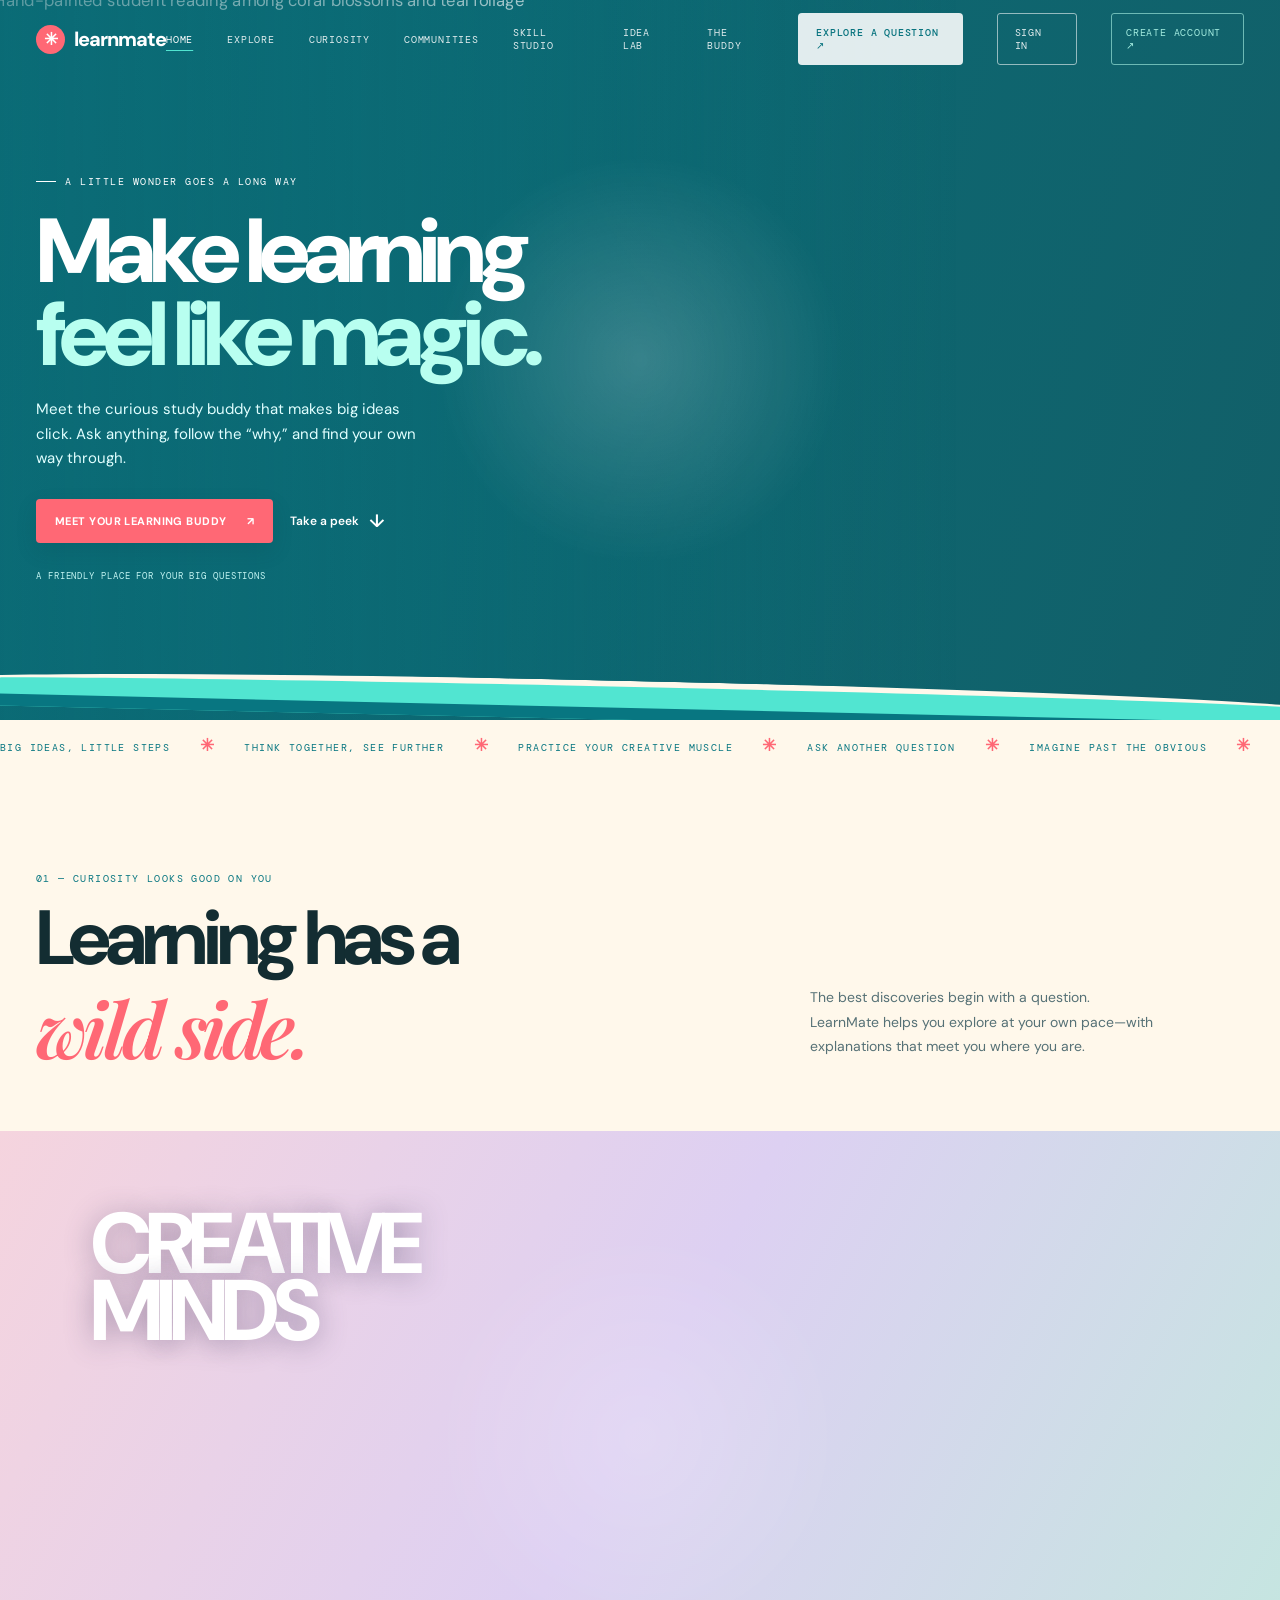
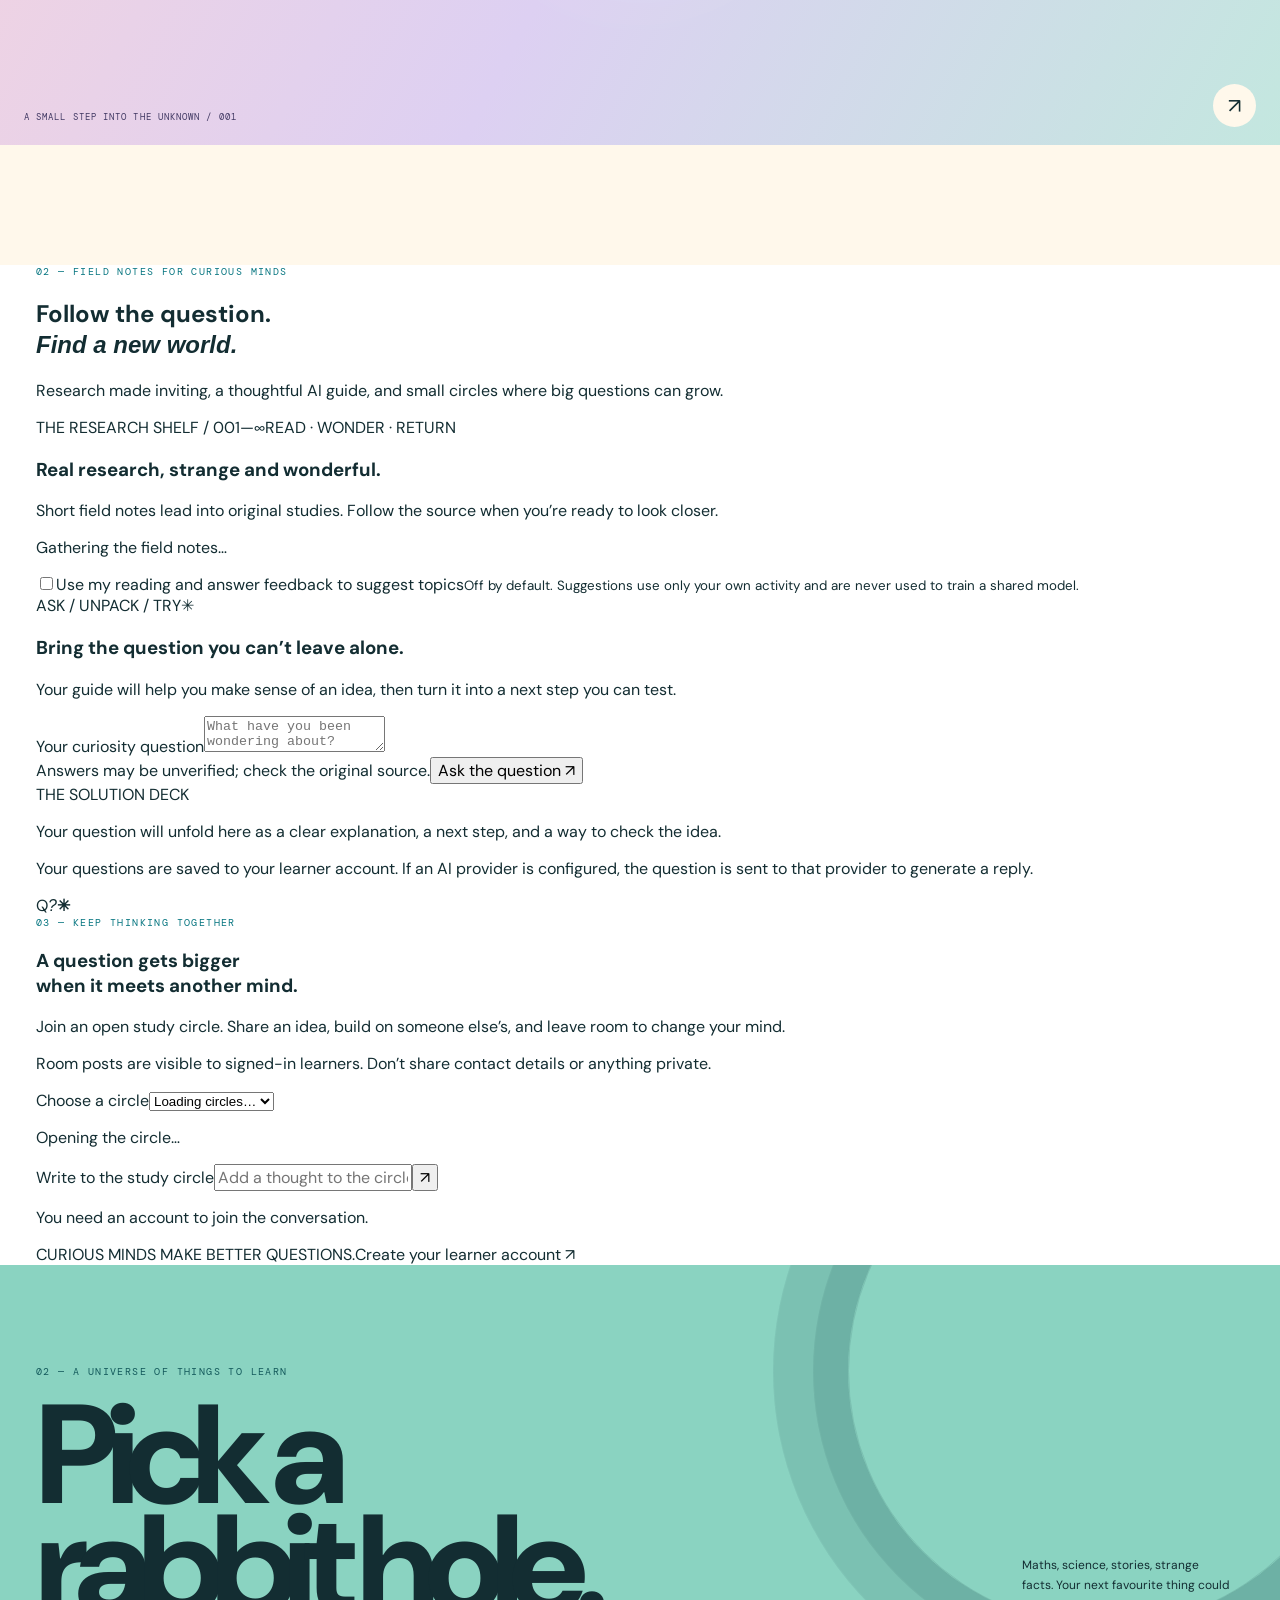
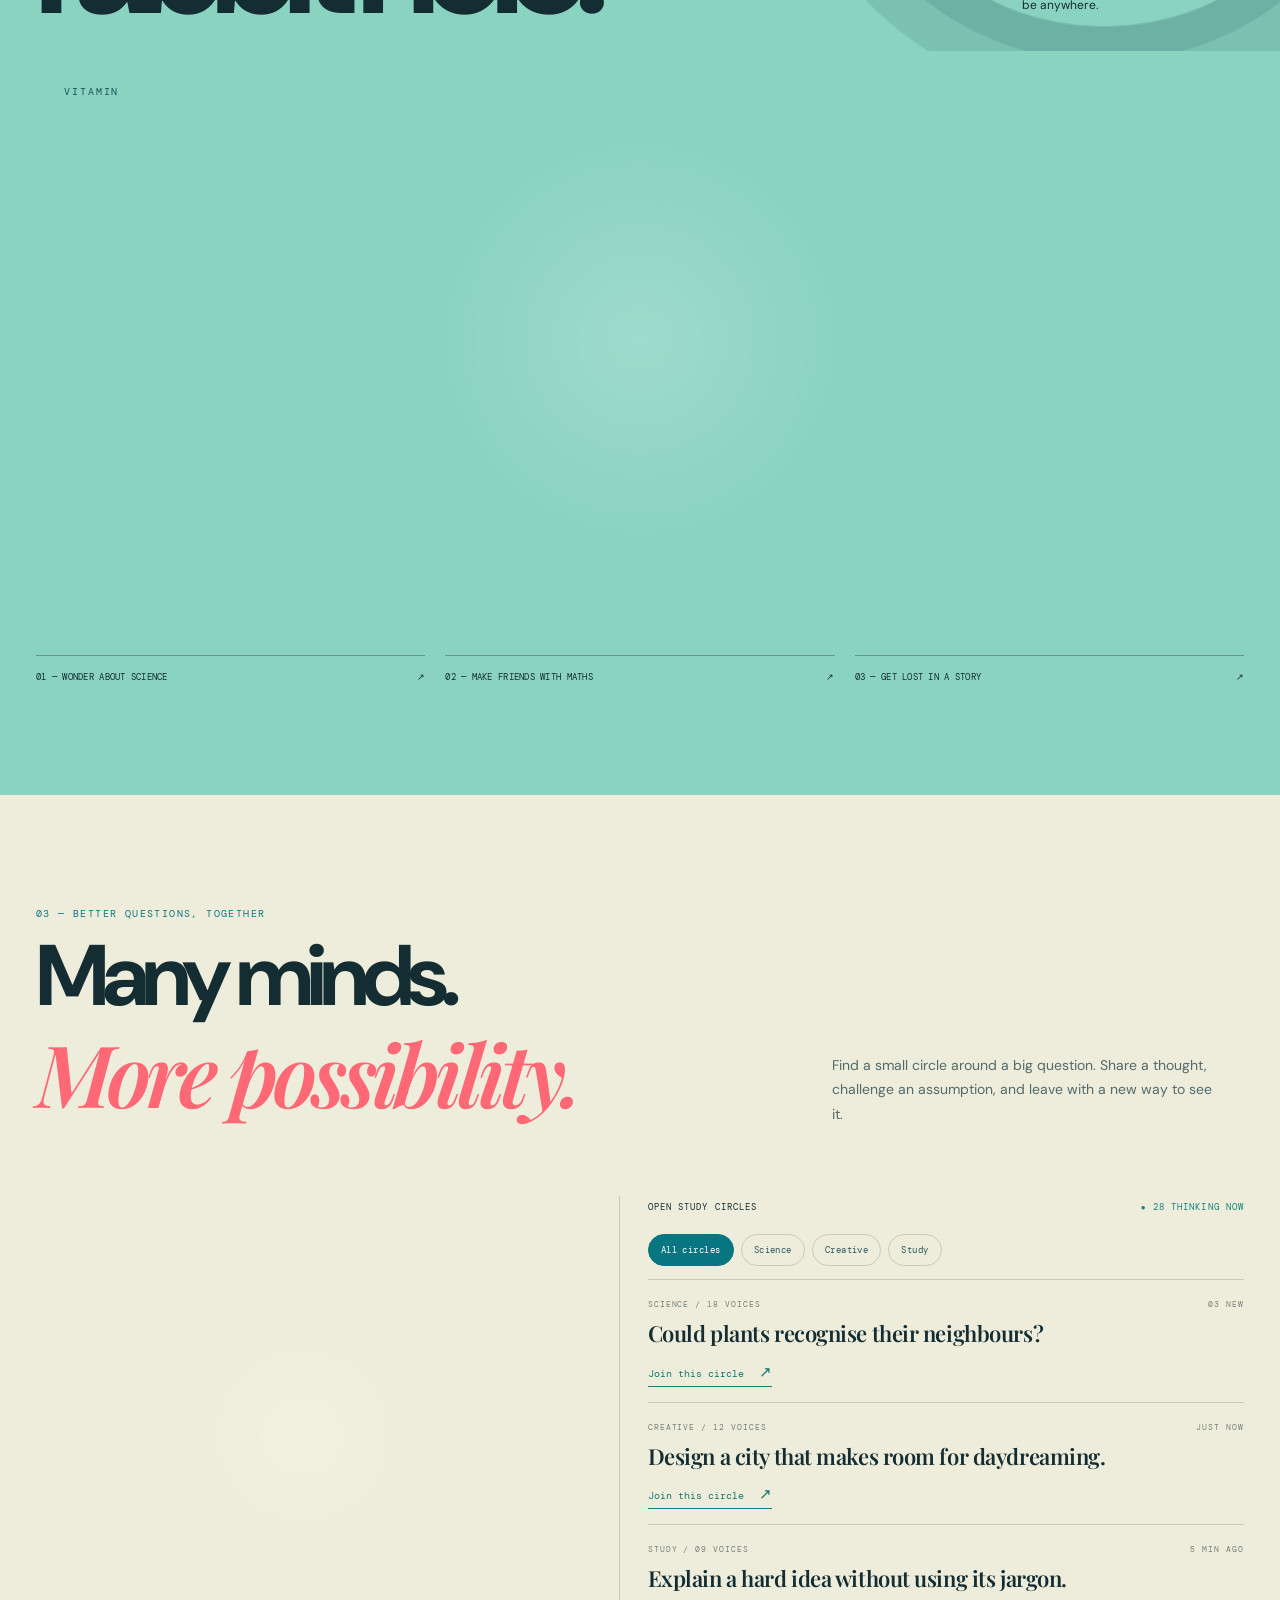
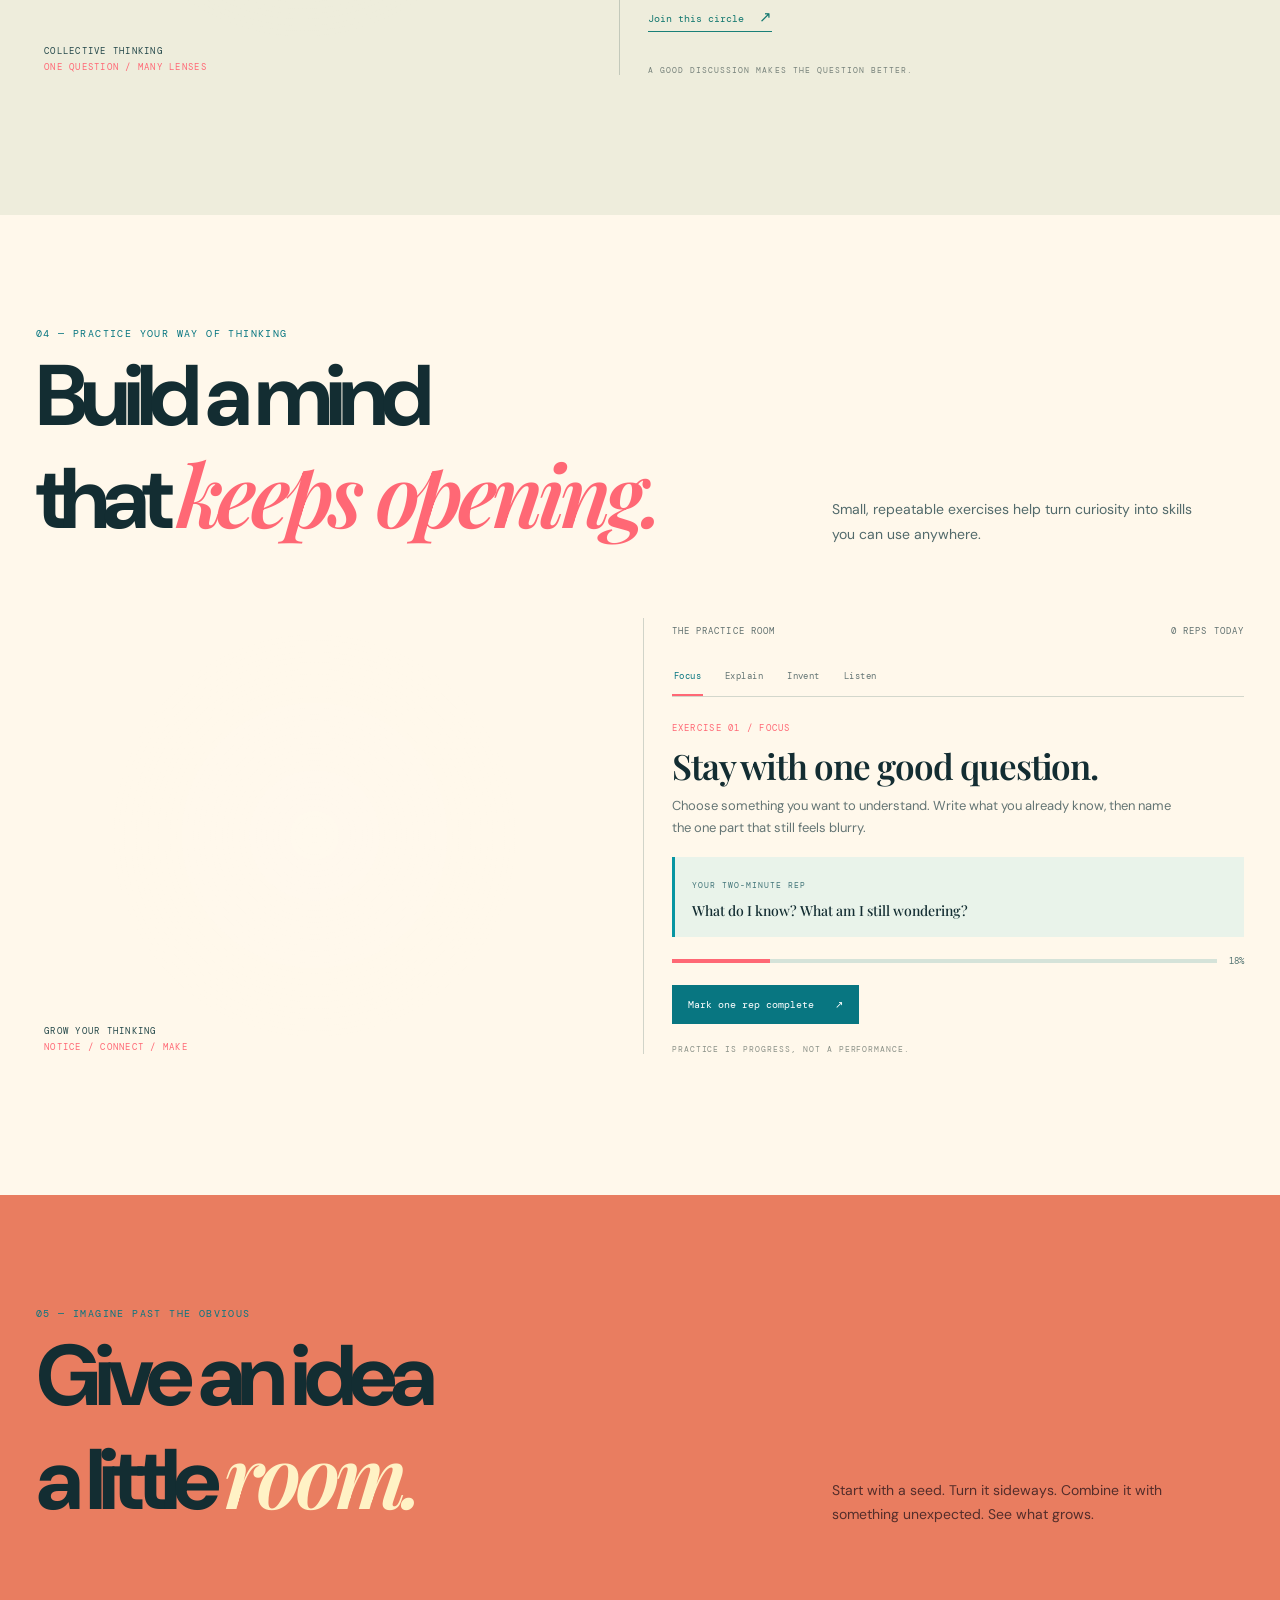
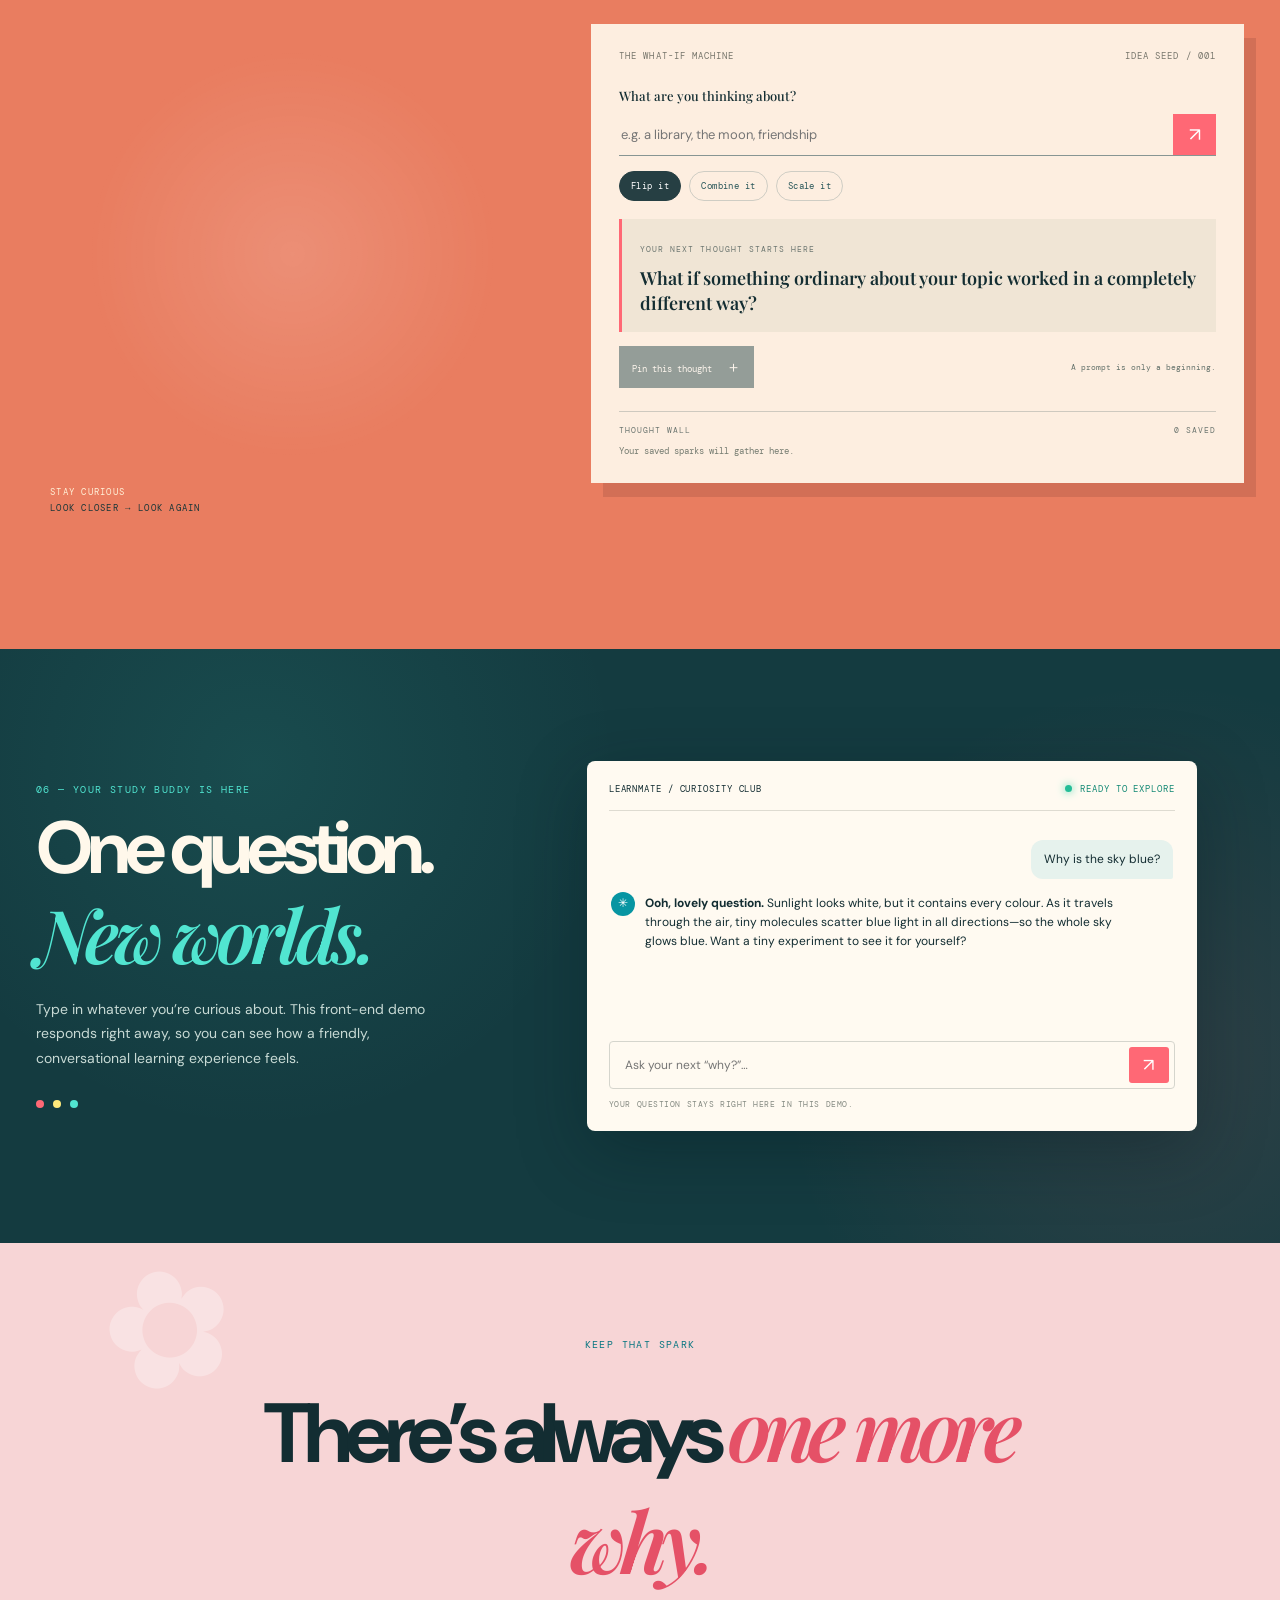
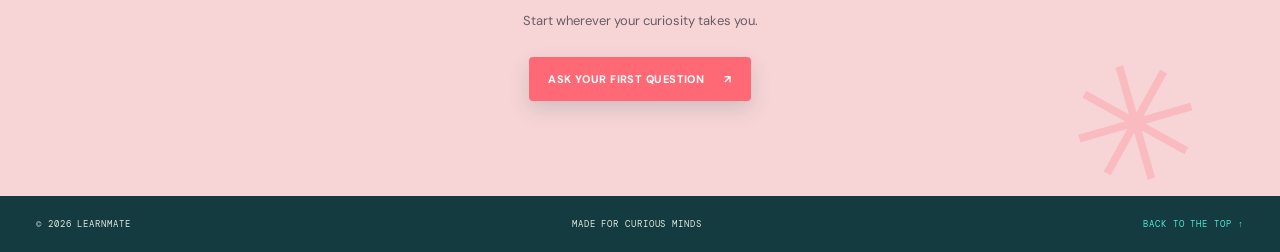
==== commit d1e35916: "Add curiosity research and teen study circles" ====
--- a/index.html
+++ b/index.html
@@ -5,6 +5,7 @@
 <meta name="description" content="LearnMate brings curious minds together to explore, practise new skills, and imagine what comes next.">
 <title>LearnMate — learn together, think further</title>
 <link rel="preconnect" href="https://fonts.googleapis.com"><link rel="preconnect" href="https://fonts.gstatic.com" crossorigin><link href="https://fonts.googleapis.com/css2?family=DM+Mono:wght@400;500&family=DM+Sans:wght@400;500;600;700;800&family=Playfair+Display:ital,wght@0,600;0,700;1,600;1,700&display=swap" rel="stylesheet">
+<link rel="stylesheet" href="/curiosity.css">
 <style>
 :root{--teal:#0795a2;--teal-dark:#087681;--aqua:#51e5d1;--coral:#ff6875;--cream:#fff8eb;--ink:#132d32;--lilac:#ddd0ff;--line:rgba(19,45,50,.16);--sans:'DM Sans',Arial,sans-serif;--serif:'Playfair Display',Georgia,serif;--mono:'DM Mono',monospace}*{box-sizing:border-box}html{scroll-behavior:smooth}body{margin:0;color:var(--ink);font-family:var(--sans);overflow-x:hidden}a{color:inherit;text-decoration:none}button,input{font:inherit}.wrap{width:min(1240px,calc(100% - 72px));margin-inline:auto}.topbar{height:78px;display:flex;align-items:center;justify-content:space-between;position:absolute;z-index:10;left:0;right:0;color:#fff}.brand{display:flex;align-items:center;gap:9px;font-size:20px;font-weight:800;letter-spacing:-1px}.brand-symbol{display:grid;place-items:center;width:29px;height:29px;background:var(--coral);border-radius:50%;color:#fff;font-size:17px}.nav{display:flex;align-items:center;gap:34px;font:10px var(--mono);letter-spacing:.08em;text-transform:uppercase}.nav a{opacity:.88;transition:opacity .2s}.nav a:hover{opacity:1}.nav .sign{border:1px solid #ffffffa3;border-radius:3px;padding:12px 17px}.nav .signup{background:#fff;color:var(--teal-dark);border-radius:4px;padding:13px 18px;font-weight:500}.menu-toggle{display:none;background:transparent;border:1px solid #ffffff88;color:white;padding:8px 10px}.hero{min-height:720px;background:var(--teal);color:#fff;position:relative;overflow:hidden}.hero:before{content:"";position:absolute;width:640px;height:640px;border:3px dashed #ffffff24;border-radius:50%;right:-30px;top:-190px;transform:rotate(-20deg)}.hero:after{content:"";position:absolute;width:830px;height:390px;border:3px dashed #ffffff25;border-radius:50%;left:30%;bottom:-260px;transform:rotate(-14deg)}.hero-inner{min-height:720px;display:grid;grid-template-columns:.93fr 1.07fr;align-items:center;position:relative;z-index:2;padding-top:65px}.hero-text{padding-bottom:28px;position:relative;z-index:3}.kicker{font:10px var(--mono);letter-spacing:.15em;text-transform:uppercase;display:flex;align-items:center;gap:9px}.kicker:before{content:"";width:20px;height:1px;background:currentColor}.hero h1{font-size:clamp(59px,7.1vw,97px);line-height:.92;letter-spacing:-.075em;margin:22px 0 20px;font-weight:800;max-width:600px}.hero h1 span{color:#b8fff0}.hero-copy{font-size:15px;line-height:1.65;max-width:380px;color:#e1ffff}.hero-actions{display:flex;align-items:center;gap:17px;margin-top:28px}.btn{display:inline-flex;align-items:center;gap:20px;border:0;border-radius:4px;padding:15px 19px;background:var(--coral);color:white;font-size:11px;font-weight:700;letter-spacing:.04em;text-transform:uppercase;cursor:pointer;box-shadow:0 8px 20px #003d4425;transition:transform .2s,box-shadow .2s}.btn:hover{transform:translateY(-3px);box-shadow:0 12px 24px #003d4433}.text-link{font-size:12px;font-weight:600}.text-link span{font-size:18px;vertical-align:-2px;margin-left:7px}.hero-note{font:9px var(--mono);letter-spacing:.1em;margin-top:27px;color:#c4f5f3}.hero-art{height:590px;position:relative;align-self:end}.art-glow{position:absolute;width:480px;height:470px;right:5%;top:13%;border-radius:50%;background:radial-gradient(ellipse,#4df0d688 0,transparent 70%)}.art-disc{position:absolute;width:420px;height:420px;border:1px solid #b0fff25c;border-radius:50%;right:11%;top:15%;box-shadow:0 0 0 26px #b0fff20c,0 0 0 27px #b0fff22b}.student{position:absolute;width:300px;height:436px;bottom:0;left:31%;z-index:2}.student .hair{position:absolute;width:204px;height:250px;left:49px;top:21px;background:#27292d;border-radius:49% 51% 43% 50%;transform:rotate(-7deg);box-shadow:inset 22px 10px #454044}.student .face{position:absolute;width:153px;height:185px;left:76px;top:45px;background:linear-gradient(120deg,#ffd8b5,#f6a98d);border-radius:47% 46% 50% 49%;transform:rotate(-5deg);z-index:1}.student .face:before{content:"";position:absolute;width:110px;height:24px;top:66px;left:18px;border-top:3px solid #422e37;border-radius:50%;box-shadow:0 10px 0 -7px #422e37}.student .face:after{content:"";position:absolute;left:46px;top:111px;width:45px;height:16px;border-bottom:3px solid #c55e67;border-radius:50%}.student .fringe{position:absolute;z-index:2;width:180px;height:95px;top:29px;left:57px;background:#29292d;border-radius:65% 35% 55% 24%;transform:rotate(12deg);clip-path:polygon(0 0,100% 0,87% 100%,71% 69%,62% 100%,48% 65%,38% 100%,25% 62%,15% 100%)}.student .body{position:absolute;width:252px;height:260px;left:26px;bottom:-44px;border-radius:45% 46% 0 0;background:linear-gradient(110deg,#54e3d0 0 67%,#1ec4bd 68%);transform:rotate(-5deg);z-index:1}.student .body:before{content:"";position:absolute;left:106px;top:8px;width:30px;height:185px;border-left:2px solid #d8fff0a6;transform:rotate(3deg)}.student .arm{position:absolute;z-index:3;left:11px;top:221px;width:198px;height:35px;background:#ffc5a4;border-radius:22px;transform:rotate(22deg)}.student .arm:after{content:"";position:absolute;right:-19px;top:-5px;width:32px;height:42px;border-radius:10px;background:#ffc5a4;transform:rotate(25deg)}.book{position:absolute;z-index:4;left:13px;top:180px;width:93px;height:135px;background:#fffdf5;border:3px solid #20383c;border-radius:6px 12px 9px 4px;transform:rotate(-17deg);box-shadow:7px 7px 0 #087681}.book:before{content:"✳";position:absolute;left:23px;top:30px;color:var(--coral);font-size:34px}.book:after{content:"";position:absolute;left:50%;top:0;height:100%;border-left:2px solid #b2e8df}.paper-plane{position:absolute;right:11%;top:21%;font-size:53px;color:#fff7e7;transform:rotate(-14deg);filter:drop-shadow(2px 4px 0 #087681)}.flower{position:absolute;color:#ff8d94;font-size:55px;text-shadow:2px 2px #173e41;animation:bob 5s ease-in-out infinite}.flower.f1{left:11%;top:24%;font-size:38px}.flower.f2{right:2%;top:44%;animation-delay:-2s}.flower.f3{left:17%;bottom:16%;font-size:48px;animation-delay:-3s}.spark{position:absolute;font-size:24px;color:#fff1cc}.spark.s1{top:22%;left:25%}.spark.s2{right:11%;bottom:18%}.orbit-line{position:absolute;height:90px;width:240px;border:1px solid #c4fff080;border-radius:50%;left:4%;top:57%;transform:rotate(15deg)}.hero-ribbon{height:39px;position:absolute;bottom:0;left:-4%;right:-3%;background:var(--aqua);border-top:6px solid #fff8eb;border-radius:50% 50% 0 0 / 35% 35% 0 0;z-index:4;transform:rotate(1.3deg)}.hero-ribbon:after{content:"";position:absolute;height:12px;left:0;right:0;bottom:0;background:#087681}.ticker{background:var(--cream);color:var(--teal-dark);height:49px;overflow:hidden;display:flex;align-items:center}.ticker-track{white-space:nowrap;font:10px var(--mono);letter-spacing:.14em;animation:marquee 28s linear infinite}.ticker b{color:var(--coral);font-size:17px;margin:0 22px}.intro{background:var(--cream);padding:103px 0 120px}.intro-head{display:grid;grid-template-columns:1fr .6fr;align-items:end;gap:50px;margin-bottom:53px}.section-kicker{font:10px var(--mono);letter-spacing:.14em;text-transform:uppercase;color:var(--teal-dark)}.intro h2,.buddy-heading{font-size:clamp(48px,6vw,77px);letter-spacing:-.07em;line-height:.96;margin:17px 0 0}.intro h2 em{font:italic 600 1em var(--serif);color:var(--coral);letter-spacing:-.06em}.intro-blurb{max-width:350px;font-size:14px;line-height:1.75;color:#567176;padding-bottom:5px}.study-showcase{min-height:400px;background:linear-gradient(115deg,#f3d0dc,#e6d6ff 48%,#c9efeb);border-radius:6px;position:relative;overflow:hidden;display:flex;align-items:center;justify-content:center}.study-showcase:before,.study-showcase:after{content:"";position:absolute;border:1px solid #ffffffa1;border-radius:50%;width:570px;height:570px;top:-90px;left:50%;transform:translateX(-50%)}.study-showcase:after{width:680px;height:680px;top:-144px}.astro{position:relative;width:210px;height:282px;z-index:2;filter:drop-shadow(15px 19px 14px #41356431);transform:rotate(-4deg)}.astro-helmet{position:absolute;width:187px;height:150px;left:11px;top:0;border-radius:48% 48% 44% 44%;background:linear-gradient(135deg,#fffdf1 0 19%,#f4eee6 20% 65%,#cabdc3);box-shadow:inset 0 0 0 7px #fbfaf3}.astro-glass{position:absolute;width:136px;height:99px;left:36px;top:25px;border-radius:50%;background:linear-gradient(125deg,#7be3db,#526c98 50%,#302d58);border:6px solid #fdf8ec;overflow:hidden}.astro-glass:after{content:"";position:absolute;width:170px;height:50px;background:#f8c6d4;transform:rotate(-32deg);top:21px;left:-17px;opacity:.65}.astro-body{position:absolute;width:184px;height:160px;bottom:0;left:24px;border-radius:48% 48% 20% 20%;background:linear-gradient(100deg,#f7f0e7,#d7c8ce);border:6px solid #fffaf0}.astro-body:before{content:"✳";position:absolute;right:24px;top:62px;color:var(--coral);font-size:28px}.flower-float{position:absolute;z-index:3;font-size:48px;color:#fff7ec;text-shadow:0 2px 6px #9b76ad;animation:bob 4s ease-in-out infinite}.flower-float.a{top:22%;left:25%}.flower-float.b{right:22%;top:29%;animation-delay:-2s}.flower-float.c{left:30%;bottom:14%;font-size:35px;animation-delay:-1s}.showcase-title{position:absolute;z-index:1;top:43%;left:50%;transform:translate(-50%,-50%);white-space:nowrap;font-size:clamp(48px,9vw,112px);line-height:.8;font-weight:800;letter-spacing:-.08em;color:#fff9;text-align:center}.showcase-label{position:absolute;left:24px;bottom:22px;font:9px var(--mono);letter-spacing:.12em;color:#413963;text-transform:uppercase}.showcase-link{position:absolute;right:24px;bottom:18px;width:43px;height:43px;border-radius:50%;background:var(--cream);display:grid;place-items:center;font-size:21px;z-index:4;transition:transform .2s}.showcase-link:hover{transform:rotate(45deg)}.subjects{background:#ffe97b;padding:100px 0 112px;position:relative;overflow:hidden}.subjects:before{content:"";position:absolute;width:510px;height:510px;border:1px solid #18393d20;border-radius:50%;right:-80px;top:-150px;box-shadow:0 0 0 34px #18393d08,0 0 0 35px #18393d17,0 0 0 74px #18393d08,0 0 0 75px #18393d17}.subject-head{display:flex;justify-content:space-between;align-items:end;position:relative;z-index:1;margin-bottom:30px}.subjects h2{font-size:clamp(64px,11vw,152px);line-height:.78;letter-spacing:-.095em;margin:23px 0 0;font-weight:800}.subjects h2 span{display:block}.subject-head p{max-width:210px;font-size:12px;line-height:1.7;margin:0 1% 5px}.lemon-stage{height:250px;position:relative;display:flex;justify-content:center;align-items:center}.lemon-word{position:absolute;font-size:clamp(75px,17vw,220px);font-weight:800;line-height:.8;letter-spacing:-.09em;color:#fff9}.lemon{position:relative;z-index:2;width:270px;height:148px;background:radial-gradient(ellipse at 40% 28%,#ffff87 0,#f6e72b 37%,#d4bf13 100%);border-radius:52% 48% 50% 50% / 64% 64% 36% 36%;transform:rotate(-12deg);box-shadow:inset -16px -13px 20px #a79e1760,12px 24px 18px #59602228;animation:lemonFloat 6s ease-in-out infinite}.lemon:before,.lemon:after{content:"";position:absolute;width:31px;height:39px;background:#eedc2b;top:56px;border-radius:60% 40% 50% 50%}.lemon:before{left:-17px;transform:rotate(-34deg)}.lemon:after{right:-17px;transform:rotate(35deg)}.lemon-cut{position:absolute;z-index:3;width:114px;height:114px;left:calc(50% - 147px);top:77px;border-radius:50%;background:repeating-conic-gradient(#fff9d0 0deg 9deg,#f8e98b 10deg 13deg);border:7px solid #fff8bf;box-shadow:inset 0 0 0 5px #f7dd47;transform:rotate(-24deg)}.lemon-cut:after{content:"";position:absolute;width:15px;height:15px;background:#fff7b5;border-radius:50%;left:42px;top:42px}.subjects-grid{display:grid;grid-template-columns:repeat(3,1fr);gap:20px;margin-top:28px;position:relative;z-index:2}.subject-item{border-top:1px solid #263c3b66;padding:15px 0 0;display:flex;justify-content:space-between;font:9px var(--mono);letter-spacing:.03em;text-transform:uppercase}.subject-item b{font-weight:400}.buddy{background:#143b40;color:#fff8eb;padding:112px 0;position:relative;overflow:hidden}.buddy:before{content:"";position:absolute;inset:0;background:radial-gradient(circle at 20% 20%,#41d7c51b,transparent 32%),radial-gradient(circle at 91% 70%,#ff68751d,transparent 31%)}.buddy-grid{display:grid;grid-template-columns:.85fr 1.15fr;gap:65px;align-items:center;position:relative}.buddy-heading{font-size:clamp(47px,6vw,74px)}.buddy-heading em{font:italic 600 1em var(--serif);color:var(--aqua)}.buddy-copy{font-size:14px;line-height:1.75;color:#c8dad5;max-width:390px}.buddy-art{display:flex;gap:9px;margin-top:30px}.buddy-art span{width:8px;height:8px;background:var(--coral);border-radius:50%}.buddy-art span:nth-child(2){background:#ffe97b}.buddy-art span:nth-child(3){background:var(--aqua)}.chat-card{background:#fffaf1;color:var(--ink);border-radius:8px;padding:22px;box-shadow:0 20px 70px #03191d55;max-width:610px}.chat-head{display:flex;justify-content:space-between;align-items:center;border-bottom:1px solid #dedbd1;padding-bottom:15px;font:9px var(--mono);letter-spacing:.1em;text-transform:uppercase}.chat-status{color:#148975}.chat-status:before{content:"";display:inline-block;background:#24bd97;width:7px;height:7px;border-radius:50%;margin-right:8px;box-shadow:0 0 8px #37d6ac}.chat-window{height:230px;overflow-y:auto;padding:16px 2px 6px;scrollbar-width:thin}.msg{display:flex;gap:10px;align-items:flex-start;margin:11px 0;font-size:12px;line-height:1.6}.msg p{margin:2px 0;max-width:88%}.msg strong{font-weight:700}.msg.user{justify-content:flex-end}.msg.user p{background:#e6f2ed;padding:10px 13px;border-radius:12px 12px 2px 12px}.msg.bot .bubble-icon{background:var(--teal);color:white}.bubble-icon{flex:0 0 24px;width:24px;height:24px;border-radius:50%;display:grid;place-items:center;background:#ffddd9;font-size:12px}.chat-compose{display:flex;gap:8px;border:1px solid #d5d5cd;border-radius:4px;padding:5px}.chat-compose input{min-width:0;flex:1;border:0;background:transparent;padding:10px;font-size:12px;outline:none;color:var(--ink)}.chat-compose button{border:0;border-radius:3px;background:var(--coral);color:white;width:40px;font-size:18px;cursor:pointer}.chat-hint{font:8px var(--mono);color:#858a82;letter-spacing:.07em;margin-top:10px}.closing{background:#f7d5d6;padding:95px 0;text-align:center;position:relative;overflow:hidden}.closing:before,.closing:after{content:"✿";position:absolute;font-size:160px;color:#ffffff50;top:-18px;left:8%;transform:rotate(-16deg)}.closing:after{content:"✳";left:auto;right:6%;top:auto;bottom:-35px;color:#ff879355}.closing h2{font-size:clamp(45px,7vw,84px);line-height:.95;letter-spacing:-.08em;margin:20px auto 17px;max-width:850px}.closing h2 em{font:italic 600 1em var(--serif);color:#e55167}.closing p{font-size:13px;color:#695c64}.closing .btn{margin-top:15px}.footer{background:#143b40;color:#dce8df;padding:22px 0;font:9px var(--mono);letter-spacing:.1em;text-transform:uppercase}.footer-inner{display:flex;justify-content:space-between;gap:20px}.footer a{color:var(--aqua)}.reveal{opacity:0;transform:translateY(18px);transition:opacity .7s,transform .7s}.reveal.visible{opacity:1;transform:none}@keyframes bob{0%,100%{translate:0 0}50%{translate:0 -10px}}@keyframes marquee{to{transform:translateX(-50%)}}@keyframes lemonFloat{0%,100%{translate:0 0;rotate:-12deg}50%{translate:0 -9px;rotate:-8deg}}@media(max-width:850px){.wrap{width:min(100% - 44px,680px)}.hero-inner{grid-template-columns:1fr;min-height:980px;align-content:start;padding-top:147px}.hero{min-height:980px}.hero-text{padding-bottom:0}.hero h1{max-width:650px;font-size:clamp(64px,11vw,95px)}.hero-art{height:480px;width:min(100%,570px);margin:-2px auto 0;align-self:auto}.student{left:31%;transform:scale(.88);transform-origin:bottom center}.art-disc{width:340px;height:340px;right:14%;top:18%}.intro-head{grid-template-columns:1fr;gap:21px}.intro-blurb{max-width:460px}.buddy-grid{grid-template-columns:1fr;gap:38px}.buddy-copy{max-width:540px}.chat-card{max-width:none}.subjects h2{font-size:clamp(68px,13vw,115px)}}@media(max-width:560px){.wrap{width:calc(100% - 36px)}.topbar{height:67px}.brand{font-size:18px}.nav{gap:10px}.nav a:not(.signup){display:none}.nav .signup{padding:11px 13px;font-size:9px}.menu-toggle{display:block}.hero,.hero-inner{min-height:870px}.hero-inner{padding-top:126px}.hero h1{font-size:clamp(59px,13vw,76px);max-width:430px}.hero-copy{font-size:13px;max-width:330px}.hero-actions{gap:14px}.btn{padding:14px 15px;font-size:10px;gap:13px}.hero-art{height:390px;width:calc(100% + 18px);margin-left:-9px}.student{transform:scale(.71);transform-origin:bottom center;left:27%}.art-disc{width:270px;height:270px;right:13%;top:20%}.art-glow{width:340px;height:330px;right:-2%;top:15%}.paper-plane{right:3%;top:13%;font-size:40px}.flower.f1{left:4%;top:20%}.flower.f2{right:0;top:43%}.flower.f3{left:5%;bottom:20%}.intro{padding:76px 0 86px}.intro h2{font-size:54px}.intro-head{margin-bottom:33px}.study-showcase{min-height:310px}.astro{transform:scale(.78) rotate(-4deg)}.showcase-title{font-size:clamp(46px,12vw,67px)}.flower-float.a{left:9%}.flower-float.b{right:7%}.subjects{padding:78px 0 82px}.subject-head{display:block}.subjects h2{font-size:clamp(62px,16vw,89px)}.subject-head p{margin-top:19px;max-width:300px}.lemon-stage{height:200px;margin-top:10px}.lemon{width:205px;height:115px}.lemon-cut{width:88px;height:88px;left:calc(50% - 112px);top:70px}.lemon-cut:after{left:30px;top:30px}.buddy{padding:78px 0}.buddy-heading{font-size:52px}.chat-card{padding:16px 13px}.chat-window{height:220px}.closing{padding:76px 0}.closing:before{left:-55px;font-size:110px}.closing:after{right:-50px;font-size:110px}.footer-inner{flex-wrap:wrap}.footer-inner span:nth-child(2){display:none}}@media(prefers-reduced-motion:reduce){*,*::before,*::after{animation-duration:.01ms!important;animation-iteration-count:1!important;scroll-behavior:auto!important;transition-duration:.01ms!important}.reveal{opacity:1;transform:none}}
 
@@ -34,11 +35,12 @@
 </style>
 </head>
 <body>
-<header class="topbar wrap"><a class="brand" href="#home"><span class="brand-symbol">✳</span>learnmate</a><nav class="nav" id="nav"><a href="#home">Home</a><a href="#explore">Explore</a><a href="#community">Communities</a><a href="#skills">Skill studio</a><a href="#ideas">Idea lab</a><a href="#buddy">The buddy</a><a class="signup" href="#buddy">Try it free ↗</a><a class="sign" href="/workspace?mode=login">Sign in</a><a class="workspace-entry" href="/workspace?mode=register">Create account ↗</a></nav><button class="menu-toggle" id="menuToggle" aria-label="Open navigation" aria-expanded="false">☰</button></header>
+<header class="topbar wrap"><a class="brand" href="#home"><span class="brand-symbol">✳</span>learnmate</a><nav class="nav" id="nav"><a href="#home">Home</a><a href="#explore">Explore</a><a href="#curiosity">Curiosity</a><a href="#community">Communities</a><a href="#skills">Skill studio</a><a href="#ideas">Idea lab</a><a href="#buddy">The buddy</a><a class="signup" href="#curiosity">Explore a question ↗</a><a class="sign" href="/workspace?mode=login">Sign in</a><a class="workspace-entry" href="/workspace?mode=register">Create account ↗</a></nav><button class="menu-toggle" id="menuToggle" aria-label="Open navigation" aria-expanded="false">☰</button></header>
 <main>
 <section class="hero" id="home"><div class="hero-art" data-motion-scene="hero"><img class="hero-illustration motion-art" src="assets/hero-wide.webp" alt="Hand-painted student reading among coral blossoms and teal foliage"><span class="motion-light" aria-hidden="true"></span></div><div class="wrap hero-inner"><div class="hero-text"><div class="kicker">A little wonder goes a long way</div><h1>Make learning <span>feel like magic.</span></h1><p class="hero-copy">Meet the curious study buddy that makes big ideas click. Ask anything, follow the “why,” and find your own way through.</p><div class="hero-actions"><a class="btn" href="#buddy">Meet your learning buddy <span>↗</span></a><a class="text-link" href="#explore">Take a peek <span>↓</span></a></div><div class="hero-note">A FRIENDLY PLACE FOR YOUR BIG QUESTIONS</div></div></div><div class="hero-ribbon"></div></section>
 <div class="ticker"><div class="ticker-track">BIG IDEAS, LITTLE STEPS <b>✳</b> THINK TOGETHER, SEE FURTHER <b>✳</b> PRACTICE YOUR CREATIVE MUSCLE <b>✳</b> ASK ANOTHER QUESTION <b>✳</b> IMAGINE PAST THE OBVIOUS <b>✳</b> BIG IDEAS, LITTLE STEPS <b>✳</b> THINK TOGETHER, SEE FURTHER <b>✳</b> PRACTICE YOUR CREATIVE MUSCLE <b>✳</b> ASK ANOTHER QUESTION <b>✳</b> IMAGINE PAST THE OBVIOUS <b>✳</b></div></div>
 <section class="intro" id="explore"><div class="wrap"><div class="intro-head reveal"><div><div class="section-kicker">01 — Curiosity looks good on you</div><h2>Learning has a<br><em>wild side.</em></h2></div><p class="intro-blurb">The best discoveries begin with a question. LearnMate helps you explore at your own pace—with explanations that meet you where you are.</p></div><div class="study-showcase reveal" data-motion-scene="astronaut"><img class="astronaut-art motion-art" src="assets/astronaut-generated.webp" alt="Dreamlike astronaut portrait in a pastel sky of blossoms"><span class="motion-light" aria-hidden="true"></span><div class="showcase-title">CREATIVE<br>MINDS</div><div class="showcase-label">A SMALL STEP INTO THE UNKNOWN / 001</div><a class="showcase-link" href="#subjects" aria-label="Explore subjects">↗</a></div></div></section>
+<section class="curiosity-hub" id="curiosity"><div class="wrap"><div class="curiosity-heading reveal"><div><div class="section-kicker">02 — Field notes for curious minds</div><h2>Follow the question.<br><em>Find a new world.</em></h2></div><p>Research made inviting, a thoughtful AI guide, and small circles where big questions can grow.</p></div><div class="curiosity-grid"><section class="curiosity-library reveal" aria-labelledby="curiosityLibraryTitle"><div class="curiosity-panel-head"><span>THE RESEARCH SHELF / 001—∞</span><span class="curiosity-stamp">READ · WONDER · RETURN</span></div><h3 id="curiosityLibraryTitle">Real research, strange and wonderful.</h3><p class="curiosity-intro">Short field notes lead into original studies. Follow the source when you’re ready to look closer.</p><div id="curiosityArticles" class="research-list" aria-live="polite"><p class="curiosity-loading">Gathering the field notes…</p></div><div class="personalization"><label><input id="curiosityRecommendations" type="checkbox"><span>Use my reading and answer feedback to suggest topics</span></label><small>Off by default. Suggestions use only your own activity and are never used to train a shared model.</small></div></section><section class="curiosity-ask reveal" aria-labelledby="curiosityAskTitle"><div class="curiosity-panel-head"><span>ASK / UNPACK / TRY</span><span class="curiosity-orbit" aria-hidden="true">✳</span></div><h3 id="curiosityAskTitle">Bring the question you can’t leave alone.</h3><p class="curiosity-intro">Your guide will help you make sense of an idea, then turn it into a next step you can test.</p><form id="curiosityQuestionForm"><label class="sr-only" for="curiosityQuestion">Your curiosity question</label><textarea id="curiosityQuestion" maxlength="2000" placeholder="What have you been wondering about?" required></textarea><div class="curiosity-form-foot"><span id="curiosityAskStatus">Answers may be unverified; check the original source.</span><button class="curiosity-send" type="submit">Ask the question <span>↗</span></button></div></form><div id="curiositySolution" class="solution-deck" aria-live="polite"><div class="solution-empty"><span>THE SOLUTION DECK</span><p>Your question will unfold here as a clear explanation, a next step, and a way to check the idea.</p></div></div><div id="curiosityHistory" class="curiosity-history"></div><p class="curiosity-privacy">Your questions are saved to your learner account. If an AI provider is configured, the question is sent to that provider to generate a reply.</p></section></div><section class="curiosity-community reveal" aria-labelledby="curiosityCommunityTitle"><div class="curiosity-room-art" aria-hidden="true"><span>Q</span><i>?</i><b>✳</b></div><div class="curiosity-room-copy"><div class="section-kicker">03 — Keep thinking together</div><h3 id="curiosityCommunityTitle">A question gets bigger<br>when it meets another mind.</h3><p>Join an open study circle. Share an idea, build on someone else’s, and leave room to change your mind.</p><p class="room-sharing-note">Room posts are visible to signed-in learners. Don’t share contact details or anything private.</p></div><div class="curiosity-chat"><div class="room-picker"><label for="curiosityRoomSelect">Choose a circle</label><select id="curiosityRoomSelect" aria-label="Choose a curiosity community room"><option value="">Loading circles…</option></select></div><p id="curiosityRoomPrompt" class="room-prompt"></p><div id="curiosityRoomMessages" class="room-messages" aria-live="polite"><p class="curiosity-loading">Opening the circle…</p></div><form id="curiosityRoomForm" class="room-compose"><label class="sr-only" for="curiosityRoomInput">Write to the study circle</label><input id="curiosityRoomInput" maxlength="1000" placeholder="Add a thought to the circle…" required><button type="submit" aria-label="Send to the circle">↗</button></form><p id="curiosityRoomStatus" class="room-status">You need an account to join the conversation.</p></div></section><div class="curiosity-signin"><span>CURIOUS MINDS MAKE BETTER QUESTIONS.</span><a href="/workspace?mode=register">Create your learner account ↗</a></div></div></section>
 <section class="subjects" id="subjects"><div class="wrap"><div class="subject-head reveal"><div><div class="section-kicker">02 — A universe of things to learn</div><h2>Pick a <span>rabbit hole.</span></h2></div><p>Maths, science, stories, strange facts. Your next favourite thing could be anywhere.</p></div><div class="lemon-stage reveal" data-motion-scene="citrus"><div class="lemon-word">VITAMIN</div><img class="lemon-illustration motion-art" src="assets/citrus-generated.webp" alt="Photorealistic whole and sliced lemons on a mint backdrop"><span class="motion-light" aria-hidden="true"></span></div><div class="subjects-grid reveal"><div class="subject-item"><b>01 — Wonder about science</b><span>↗</span></div><div class="subject-item"><b>02 — Make friends with maths</b><span>↗</span></div><div class="subject-item"><b>03 — Get lost in a story</b><span>↗</span></div></div></div></section>
 <section class="community" id="community"><div class="wrap"><div class="community-heading reveal"><div><div class="section-kicker">03 — Better questions, together</div><h2>Many minds.<br><em>More possibility.</em></h2></div><p>Find a small circle around a big question. Share a thought, challenge an assumption, and leave with a new way to see it.</p></div><div class="community-layout"><div class="community-art" data-motion-scene="community"><img class="community-image motion-art" src="assets/collective-thinking.webp" alt="Layered figures inside an eye, representing collective perspective"><span class="motion-light" aria-hidden="true"></span><div class="art-note">COLLECTIVE THINKING<br><b>ONE QUESTION / MANY LENSES</b></div></div><div class="community-board reveal"><div class="board-head"><span>OPEN STUDY CIRCLES</span><span class="online-mark">● 28 THINKING NOW</span></div><div class="community-filters" role="group" aria-label="Filter study circles"><button class="filter-btn is-active" type="button" aria-pressed="true" data-filter="all">All circles</button><button class="filter-btn" type="button" aria-pressed="false" data-filter="science">Science</button><button class="filter-btn" type="button" aria-pressed="false" data-filter="creative">Creative</button><button class="filter-btn" type="button" aria-pressed="false" data-filter="study">Study</button></div><div class="threads" id="communityThreads"><article class="thread-row" data-topic="science"><div class="thread-meta"><span>SCIENCE / 18 VOICES</span><span>03 NEW</span></div><h3>Could plants recognise their neighbours?</h3><button class="join-button" type="button" aria-pressed="false">Join this circle <span>↗</span></button></article><article class="thread-row" data-topic="creative"><div class="thread-meta"><span>CREATIVE / 12 VOICES</span><span>JUST NOW</span></div><h3>Design a city that makes room for daydreaming.</h3><button class="join-button" type="button" aria-pressed="false">Join this circle <span>↗</span></button></article><article class="thread-row" data-topic="study"><div class="thread-meta"><span>STUDY / 09 VOICES</span><span>5 MIN AGO</span></div><h3>Explain a hard idea without using its jargon.</h3><button class="join-button" type="button" aria-pressed="false">Join this circle <span>↗</span></button></article></div><p class="board-foot">A GOOD DISCUSSION MAKES THE QUESTION BETTER.</p></div></div></div></section>
 <section class="skill-studio" id="skills"><div class="wrap"><div class="skill-heading reveal"><div><div class="section-kicker">04 — Practice your way of thinking</div><h2>Build a mind<br>that <em>keeps opening.</em></h2></div><p>Small, repeatable exercises help turn curiosity into skills you can use anywhere.</p></div><div class="skill-layout"><div class="skill-art" data-motion-scene="skill"><img class="skill-image motion-art" src="assets/mind-garden.webp" alt="A botanical illustration of a mind with ideas growing through it"><span class="motion-light" aria-hidden="true"></span><div class="art-note">GROW YOUR THINKING<br><b>NOTICE / CONNECT / MAKE</b></div></div><div class="skill-console reveal"><div class="skill-topline"><span>THE PRACTICE ROOM</span><span id="repCount">0 REPS TODAY</span></div><div class="skill-tabs" role="tablist" aria-label="Choose a thinking skill"><button class="skill-tab is-active" type="button" role="tab" aria-selected="true" data-skill="focus">Focus</button><button class="skill-tab" type="button" role="tab" aria-selected="false" data-skill="explain">Explain</button><button class="skill-tab" type="button" role="tab" aria-selected="false" data-skill="invent">Invent</button><button class="skill-tab" type="button" role="tab" aria-selected="false" data-skill="listen">Listen</button></div><div class="skill-content" aria-live="polite"><div class="skill-index" id="skillIndex">EXERCISE 01 / FOCUS</div><h3 id="skillTitle">Stay with one good question.</h3><p id="skillDescription">Choose something you want to understand. Write what you already know, then name the one part that still feels blurry.</p><div class="exercise-prompt"><span>YOUR TWO-MINUTE REP</span><p id="skillPrompt">What do I know? What am I still wondering?</p></div><div class="progress-line"><div class="progress-track"><span id="skillProgress" style="width:18%"></span></div><span id="skillPercent">18%</span></div><button class="practice-button" id="practiceButton" type="button">Mark one rep complete <span>↗</span></button></div><div class="skill-foot">PRACTICE IS PROGRESS, NOT A PERFORMANCE.</div></div></div></div></section>
@@ -60,6 +62,7 @@
 const ideaModes=[...document.querySelectorAll('.idea-mode')],ideaOutput=document.querySelector('#ideaOutput p'),ideaStatus=document.getElementById('ideaStatus'),ideaInput=document.getElementById('ideaSeed'),saveIdea=document.getElementById('saveIdea');let selectedIdeaMode='flip',latestIdea='';const ideaPrompts={flip:topic=>`What if ${topic} worked in the exact opposite way from what everyone expects?`,combine:topic=>`Combine ${topic} with a place, creature, or tool that seems unrelated. What new thing could exist?`,scale:topic=>`Imagine ${topic} made a hundred times smaller—or larger. What becomes possible, and what becomes difficult?`};ideaModes.forEach(button=>button.addEventListener('click',()=>{selectedIdeaMode=button.dataset.mode;ideaModes.forEach(item=>item.classList.toggle('is-active',item===button));ideaStatus.textContent=`${button.textContent} / ready for a new angle.`}));function createIdea(){const seed=ideaInput.value.trim()||'a curious question';latestIdea=ideaPrompts[selectedIdeaMode](seed);ideaOutput.textContent=latestIdea;saveIdea.disabled=false;ideaStatus.textContent='A new angle is ready to explore.'}document.getElementById('sparkIdea').addEventListener('click',createIdea);ideaInput.addEventListener('keydown',event=>{if(event.key==='Enter'){event.preventDefault();createIdea()}});saveIdea.addEventListener('click',()=>{if(!latestIdea)return;const wall=document.getElementById('thoughtList');const empty=wall.querySelector('.wall-empty');if(empty)empty.remove();const chip=document.createElement('span');chip.className='thought-chip';chip.textContent=latestIdea;wall.prepend(chip);const count=wall.querySelectorAll('.thought-chip').length;document.getElementById('wallCount').textContent=`${count} SAVED`;ideaStatus.textContent='Pinned to your thought wall.';saveIdea.disabled=true});
 const form=document.getElementById('chatForm'),input=document.getElementById('chatInput'),windowEl=document.getElementById('chatWindow');form.addEventListener('submit',event=>{event.preventDefault();const question=input.value.trim();if(!question)return;const user=document.createElement('div');user.className='msg user';const userText=document.createElement('p');userText.textContent=question;user.append(userText);windowEl.append(user);input.value='';const bot=document.createElement('div');bot.className='msg bot';const icon=document.createElement('span');icon.className='bubble-icon';icon.textContent='✳';const answer=document.createElement('p');const strong=document.createElement('strong');strong.textContent='Let’s explore that.';answer.append(strong,document.createTextNode(' This is a front-end preview of LearnMate. A full learning buddy could break “'+question+'” into a clear explanation, a simple example, and one fun next question. What part would you like to understand first?'));bot.append(icon,answer);windowEl.append(bot);windowEl.scrollTop=windowEl.scrollHeight;});
 </script>
+<script src="/curiosity.js" defer></script>
 </body></html>
 
 
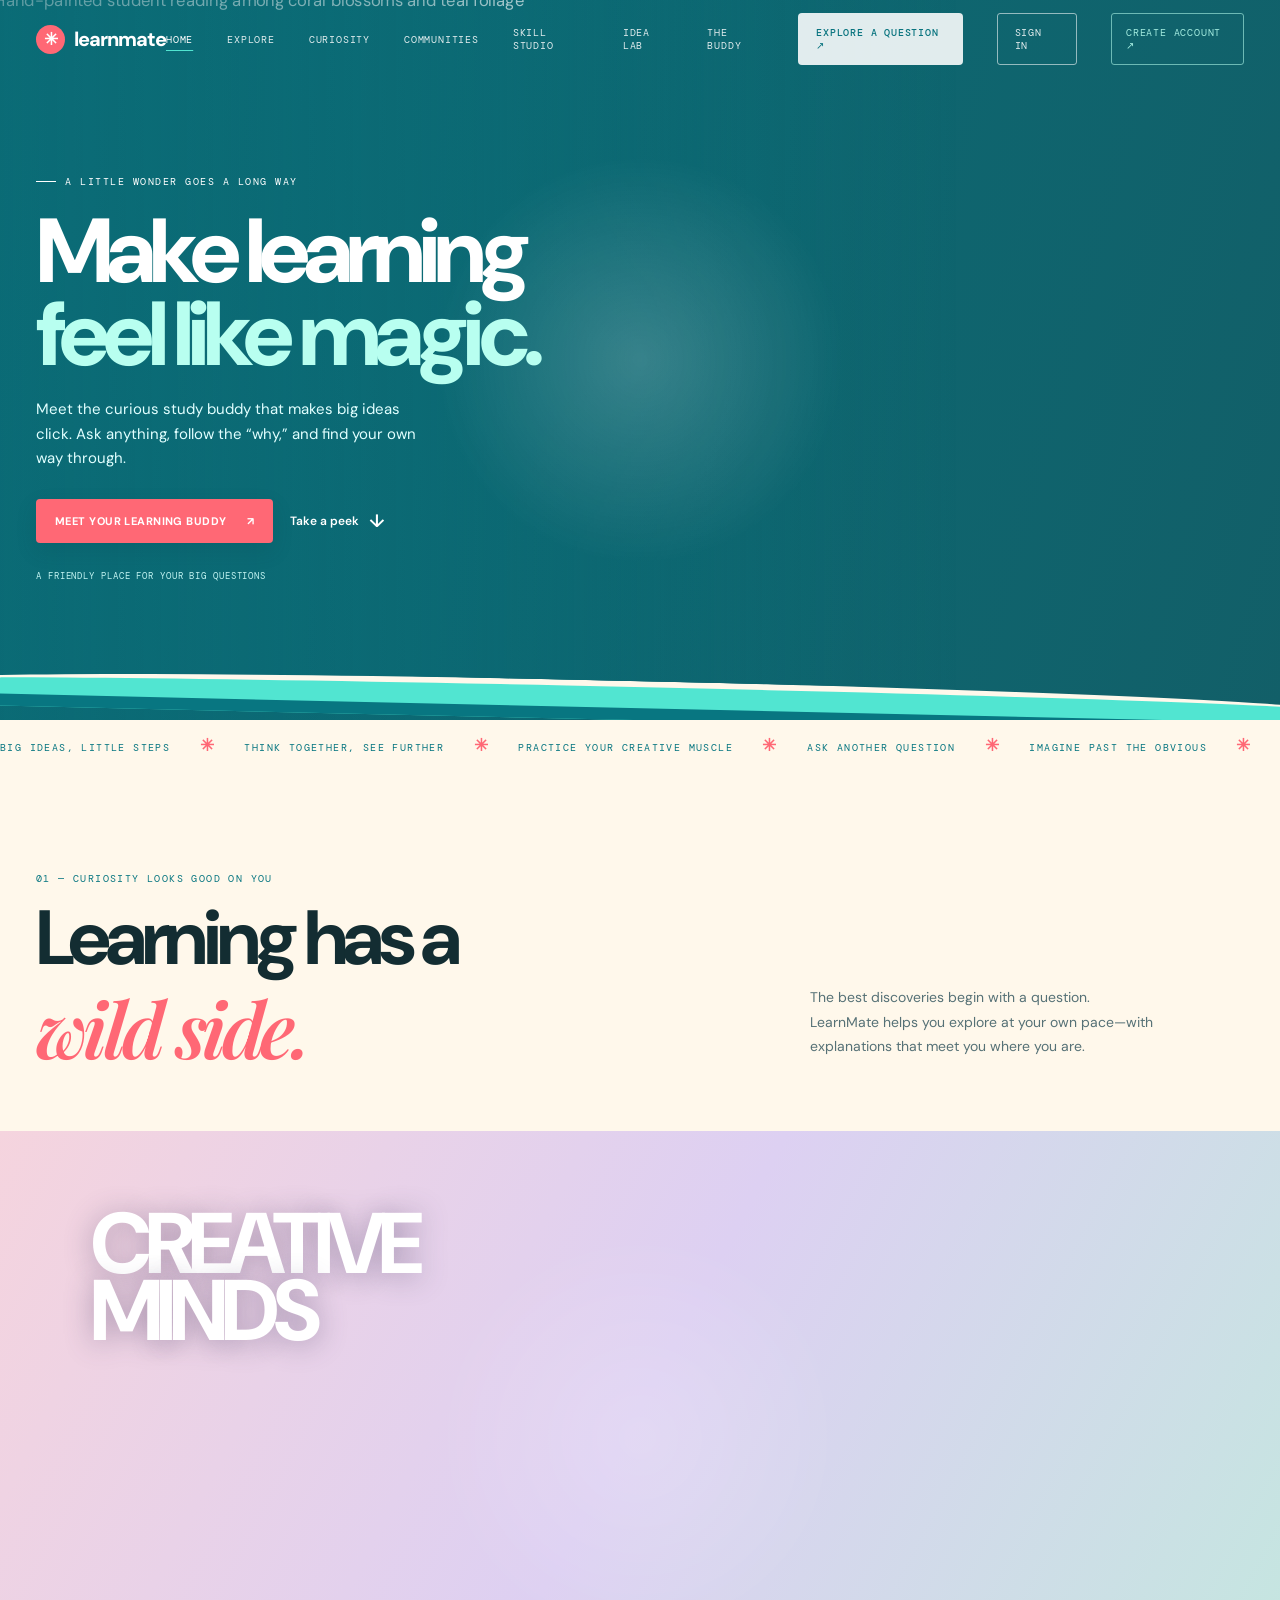
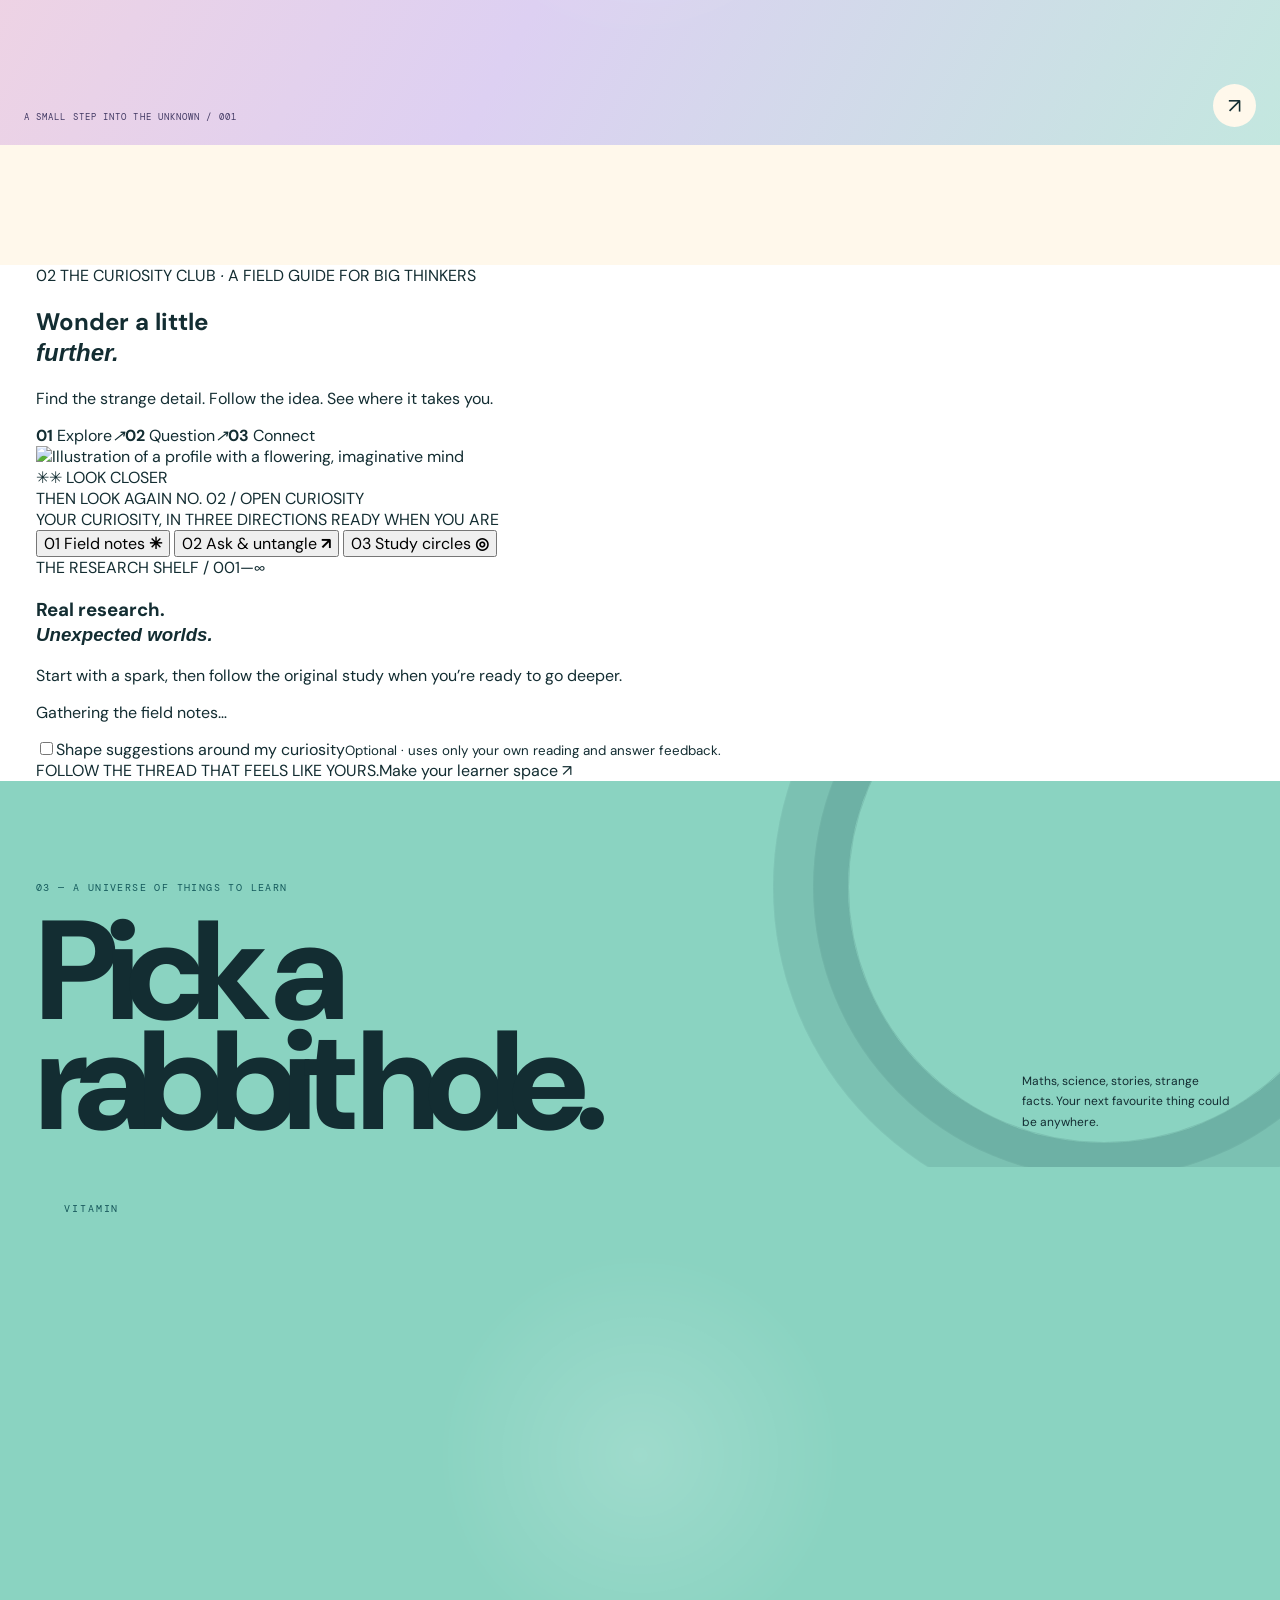
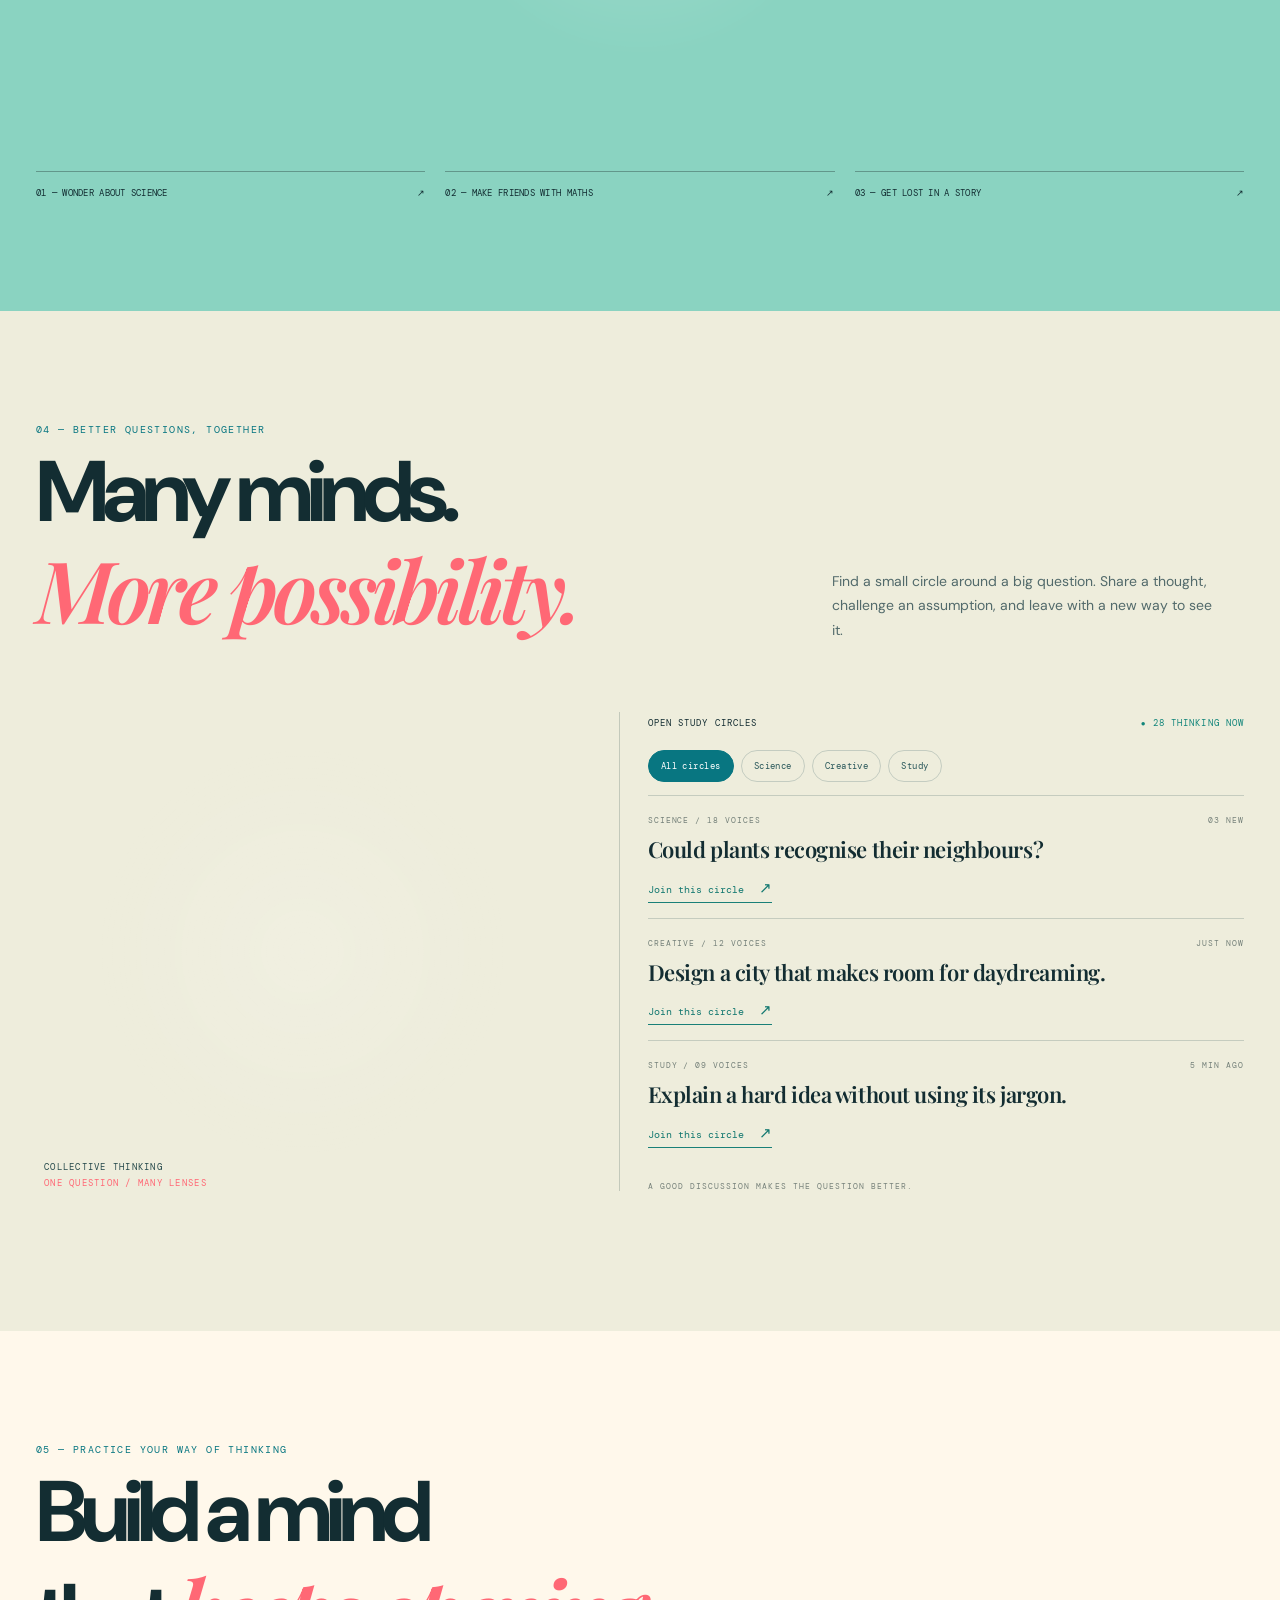
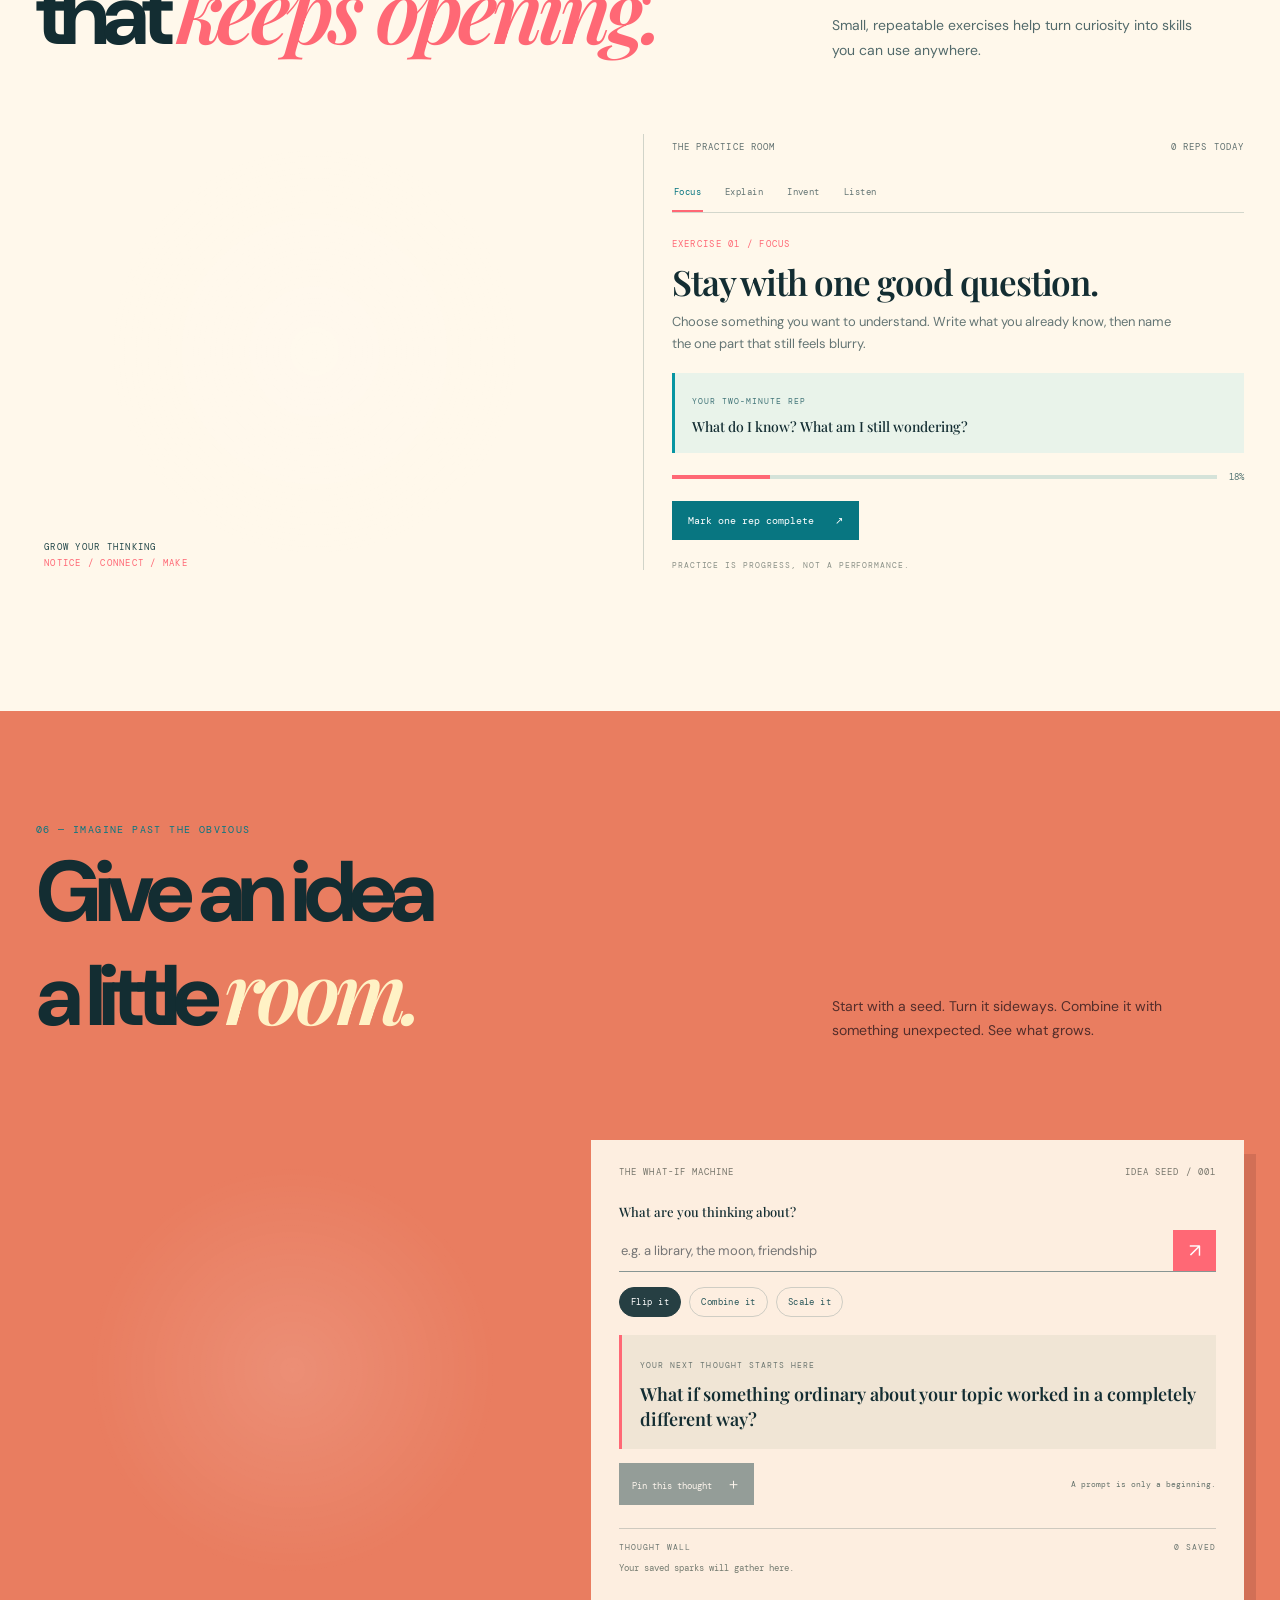
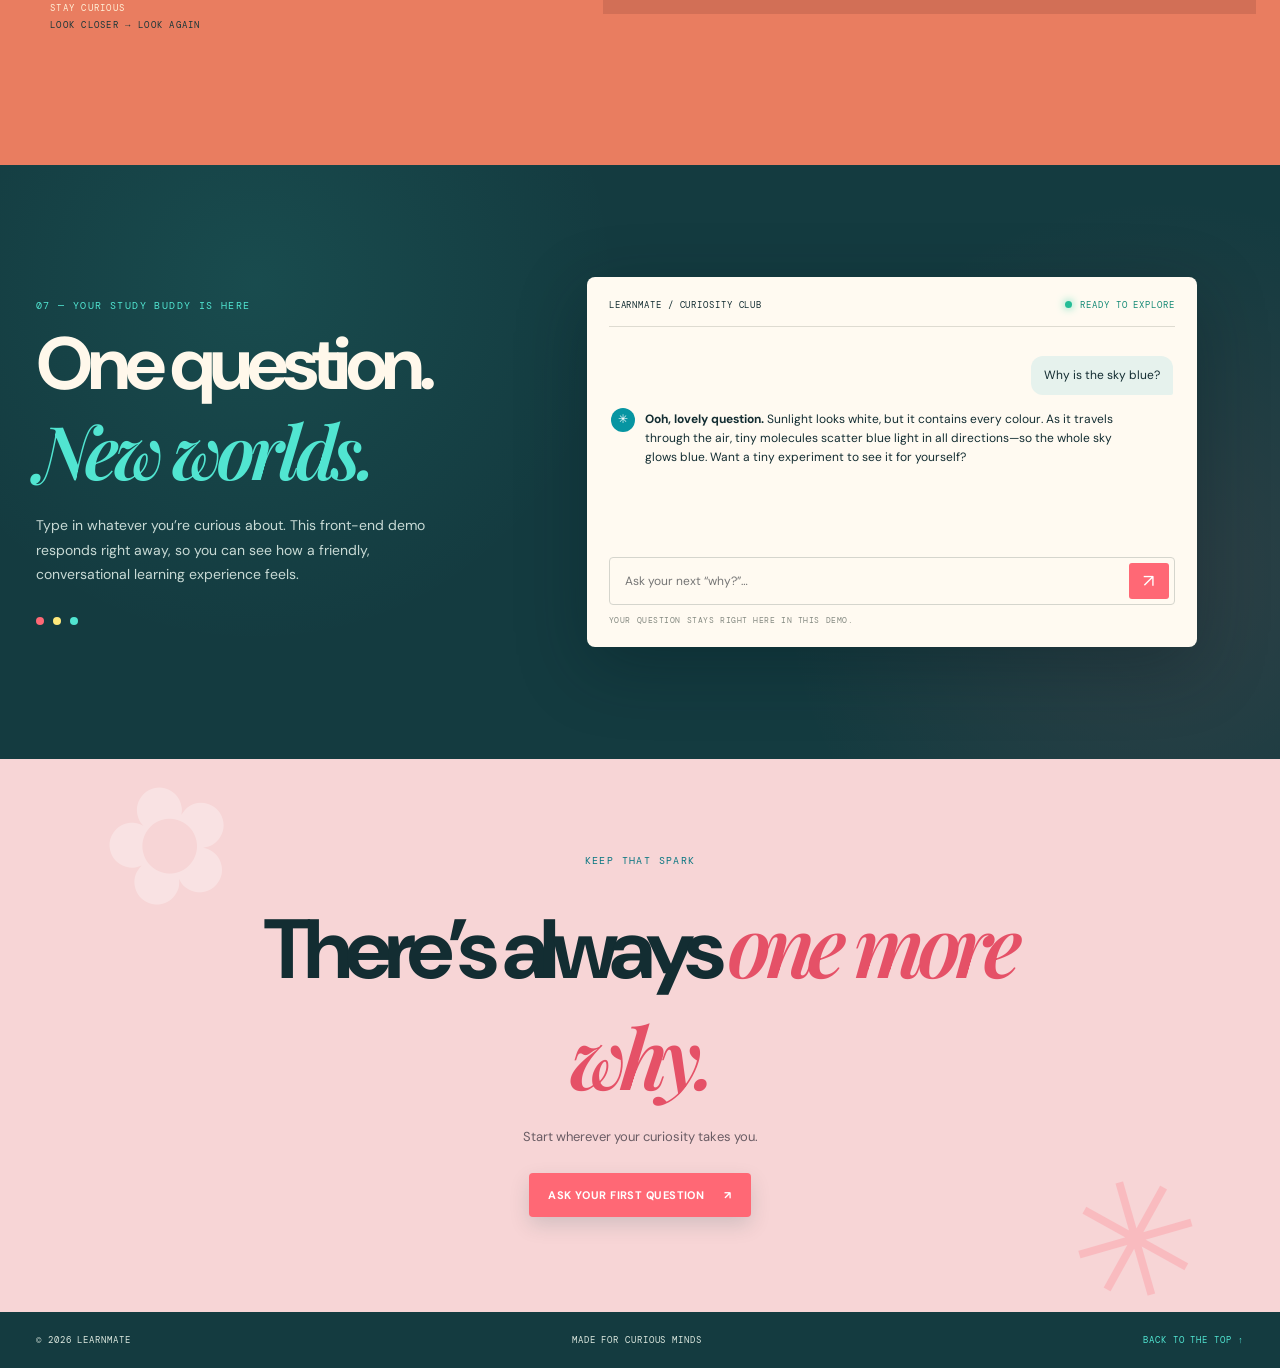
==== commit 08f61820: "Refine Curiosity section layout and tabs" ====
--- a/index.html
+++ b/index.html
@@ -40,12 +40,64 @@
 <section class="hero" id="home"><div class="hero-art" data-motion-scene="hero"><img class="hero-illustration motion-art" src="assets/hero-wide.webp" alt="Hand-painted student reading among coral blossoms and teal foliage"><span class="motion-light" aria-hidden="true"></span></div><div class="wrap hero-inner"><div class="hero-text"><div class="kicker">A little wonder goes a long way</div><h1>Make learning <span>feel like magic.</span></h1><p class="hero-copy">Meet the curious study buddy that makes big ideas click. Ask anything, follow the “why,” and find your own way through.</p><div class="hero-actions"><a class="btn" href="#buddy">Meet your learning buddy <span>↗</span></a><a class="text-link" href="#explore">Take a peek <span>↓</span></a></div><div class="hero-note">A FRIENDLY PLACE FOR YOUR BIG QUESTIONS</div></div></div><div class="hero-ribbon"></div></section>
 <div class="ticker"><div class="ticker-track">BIG IDEAS, LITTLE STEPS <b>✳</b> THINK TOGETHER, SEE FURTHER <b>✳</b> PRACTICE YOUR CREATIVE MUSCLE <b>✳</b> ASK ANOTHER QUESTION <b>✳</b> IMAGINE PAST THE OBVIOUS <b>✳</b> BIG IDEAS, LITTLE STEPS <b>✳</b> THINK TOGETHER, SEE FURTHER <b>✳</b> PRACTICE YOUR CREATIVE MUSCLE <b>✳</b> ASK ANOTHER QUESTION <b>✳</b> IMAGINE PAST THE OBVIOUS <b>✳</b></div></div>
 <section class="intro" id="explore"><div class="wrap"><div class="intro-head reveal"><div><div class="section-kicker">01 — Curiosity looks good on you</div><h2>Learning has a<br><em>wild side.</em></h2></div><p class="intro-blurb">The best discoveries begin with a question. LearnMate helps you explore at your own pace—with explanations that meet you where you are.</p></div><div class="study-showcase reveal" data-motion-scene="astronaut"><img class="astronaut-art motion-art" src="assets/astronaut-generated.webp" alt="Dreamlike astronaut portrait in a pastel sky of blossoms"><span class="motion-light" aria-hidden="true"></span><div class="showcase-title">CREATIVE<br>MINDS</div><div class="showcase-label">A SMALL STEP INTO THE UNKNOWN / 001</div><a class="showcase-link" href="#subjects" aria-label="Explore subjects">↗</a></div></div></section>
-<section class="curiosity-hub" id="curiosity"><div class="wrap"><div class="curiosity-heading reveal"><div><div class="section-kicker">02 — Field notes for curious minds</div><h2>Follow the question.<br><em>Find a new world.</em></h2></div><p>Research made inviting, a thoughtful AI guide, and small circles where big questions can grow.</p></div><div class="curiosity-grid"><section class="curiosity-library reveal" aria-labelledby="curiosityLibraryTitle"><div class="curiosity-panel-head"><span>THE RESEARCH SHELF / 001—∞</span><span class="curiosity-stamp">READ · WONDER · RETURN</span></div><h3 id="curiosityLibraryTitle">Real research, strange and wonderful.</h3><p class="curiosity-intro">Short field notes lead into original studies. Follow the source when you’re ready to look closer.</p><div id="curiosityArticles" class="research-list" aria-live="polite"><p class="curiosity-loading">Gathering the field notes…</p></div><div class="personalization"><label><input id="curiosityRecommendations" type="checkbox"><span>Use my reading and answer feedback to suggest topics</span></label><small>Off by default. Suggestions use only your own activity and are never used to train a shared model.</small></div></section><section class="curiosity-ask reveal" aria-labelledby="curiosityAskTitle"><div class="curiosity-panel-head"><span>ASK / UNPACK / TRY</span><span class="curiosity-orbit" aria-hidden="true">✳</span></div><h3 id="curiosityAskTitle">Bring the question you can’t leave alone.</h3><p class="curiosity-intro">Your guide will help you make sense of an idea, then turn it into a next step you can test.</p><form id="curiosityQuestionForm"><label class="sr-only" for="curiosityQuestion">Your curiosity question</label><textarea id="curiosityQuestion" maxlength="2000" placeholder="What have you been wondering about?" required></textarea><div class="curiosity-form-foot"><span id="curiosityAskStatus">Answers may be unverified; check the original source.</span><button class="curiosity-send" type="submit">Ask the question <span>↗</span></button></div></form><div id="curiositySolution" class="solution-deck" aria-live="polite"><div class="solution-empty"><span>THE SOLUTION DECK</span><p>Your question will unfold here as a clear explanation, a next step, and a way to check the idea.</p></div></div><div id="curiosityHistory" class="curiosity-history"></div><p class="curiosity-privacy">Your questions are saved to your learner account. If an AI provider is configured, the question is sent to that provider to generate a reply.</p></section></div><section class="curiosity-community reveal" aria-labelledby="curiosityCommunityTitle"><div class="curiosity-room-art" aria-hidden="true"><span>Q</span><i>?</i><b>✳</b></div><div class="curiosity-room-copy"><div class="section-kicker">03 — Keep thinking together</div><h3 id="curiosityCommunityTitle">A question gets bigger<br>when it meets another mind.</h3><p>Join an open study circle. Share an idea, build on someone else’s, and leave room to change your mind.</p><p class="room-sharing-note">Room posts are visible to signed-in learners. Don’t share contact details or anything private.</p></div><div class="curiosity-chat"><div class="room-picker"><label for="curiosityRoomSelect">Choose a circle</label><select id="curiosityRoomSelect" aria-label="Choose a curiosity community room"><option value="">Loading circles…</option></select></div><p id="curiosityRoomPrompt" class="room-prompt"></p><div id="curiosityRoomMessages" class="room-messages" aria-live="polite"><p class="curiosity-loading">Opening the circle…</p></div><form id="curiosityRoomForm" class="room-compose"><label class="sr-only" for="curiosityRoomInput">Write to the study circle</label><input id="curiosityRoomInput" maxlength="1000" placeholder="Add a thought to the circle…" required><button type="submit" aria-label="Send to the circle">↗</button></form><p id="curiosityRoomStatus" class="room-status">You need an account to join the conversation.</p></div></section><div class="curiosity-signin"><span>CURIOUS MINDS MAKE BETTER QUESTIONS.</span><a href="/workspace?mode=register">Create your learner account ↗</a></div></div></section>
-<section class="subjects" id="subjects"><div class="wrap"><div class="subject-head reveal"><div><div class="section-kicker">02 — A universe of things to learn</div><h2>Pick a <span>rabbit hole.</span></h2></div><p>Maths, science, stories, strange facts. Your next favourite thing could be anywhere.</p></div><div class="lemon-stage reveal" data-motion-scene="citrus"><div class="lemon-word">VITAMIN</div><img class="lemon-illustration motion-art" src="assets/citrus-generated.webp" alt="Photorealistic whole and sliced lemons on a mint backdrop"><span class="motion-light" aria-hidden="true"></span></div><div class="subjects-grid reveal"><div class="subject-item"><b>01 — Wonder about science</b><span>↗</span></div><div class="subject-item"><b>02 — Make friends with maths</b><span>↗</span></div><div class="subject-item"><b>03 — Get lost in a story</b><span>↗</span></div></div></div></section>
-<section class="community" id="community"><div class="wrap"><div class="community-heading reveal"><div><div class="section-kicker">03 — Better questions, together</div><h2>Many minds.<br><em>More possibility.</em></h2></div><p>Find a small circle around a big question. Share a thought, challenge an assumption, and leave with a new way to see it.</p></div><div class="community-layout"><div class="community-art" data-motion-scene="community"><img class="community-image motion-art" src="assets/collective-thinking.webp" alt="Layered figures inside an eye, representing collective perspective"><span class="motion-light" aria-hidden="true"></span><div class="art-note">COLLECTIVE THINKING<br><b>ONE QUESTION / MANY LENSES</b></div></div><div class="community-board reveal"><div class="board-head"><span>OPEN STUDY CIRCLES</span><span class="online-mark">● 28 THINKING NOW</span></div><div class="community-filters" role="group" aria-label="Filter study circles"><button class="filter-btn is-active" type="button" aria-pressed="true" data-filter="all">All circles</button><button class="filter-btn" type="button" aria-pressed="false" data-filter="science">Science</button><button class="filter-btn" type="button" aria-pressed="false" data-filter="creative">Creative</button><button class="filter-btn" type="button" aria-pressed="false" data-filter="study">Study</button></div><div class="threads" id="communityThreads"><article class="thread-row" data-topic="science"><div class="thread-meta"><span>SCIENCE / 18 VOICES</span><span>03 NEW</span></div><h3>Could plants recognise their neighbours?</h3><button class="join-button" type="button" aria-pressed="false">Join this circle <span>↗</span></button></article><article class="thread-row" data-topic="creative"><div class="thread-meta"><span>CREATIVE / 12 VOICES</span><span>JUST NOW</span></div><h3>Design a city that makes room for daydreaming.</h3><button class="join-button" type="button" aria-pressed="false">Join this circle <span>↗</span></button></article><article class="thread-row" data-topic="study"><div class="thread-meta"><span>STUDY / 09 VOICES</span><span>5 MIN AGO</span></div><h3>Explain a hard idea without using its jargon.</h3><button class="join-button" type="button" aria-pressed="false">Join this circle <span>↗</span></button></article></div><p class="board-foot">A GOOD DISCUSSION MAKES THE QUESTION BETTER.</p></div></div></div></section>
-<section class="skill-studio" id="skills"><div class="wrap"><div class="skill-heading reveal"><div><div class="section-kicker">04 — Practice your way of thinking</div><h2>Build a mind<br>that <em>keeps opening.</em></h2></div><p>Small, repeatable exercises help turn curiosity into skills you can use anywhere.</p></div><div class="skill-layout"><div class="skill-art" data-motion-scene="skill"><img class="skill-image motion-art" src="assets/mind-garden.webp" alt="A botanical illustration of a mind with ideas growing through it"><span class="motion-light" aria-hidden="true"></span><div class="art-note">GROW YOUR THINKING<br><b>NOTICE / CONNECT / MAKE</b></div></div><div class="skill-console reveal"><div class="skill-topline"><span>THE PRACTICE ROOM</span><span id="repCount">0 REPS TODAY</span></div><div class="skill-tabs" role="tablist" aria-label="Choose a thinking skill"><button class="skill-tab is-active" type="button" role="tab" aria-selected="true" data-skill="focus">Focus</button><button class="skill-tab" type="button" role="tab" aria-selected="false" data-skill="explain">Explain</button><button class="skill-tab" type="button" role="tab" aria-selected="false" data-skill="invent">Invent</button><button class="skill-tab" type="button" role="tab" aria-selected="false" data-skill="listen">Listen</button></div><div class="skill-content" aria-live="polite"><div class="skill-index" id="skillIndex">EXERCISE 01 / FOCUS</div><h3 id="skillTitle">Stay with one good question.</h3><p id="skillDescription">Choose something you want to understand. Write what you already know, then name the one part that still feels blurry.</p><div class="exercise-prompt"><span>YOUR TWO-MINUTE REP</span><p id="skillPrompt">What do I know? What am I still wondering?</p></div><div class="progress-line"><div class="progress-track"><span id="skillProgress" style="width:18%"></span></div><span id="skillPercent">18%</span></div><button class="practice-button" id="practiceButton" type="button">Mark one rep complete <span>↗</span></button></div><div class="skill-foot">PRACTICE IS PROGRESS, NOT A PERFORMANCE.</div></div></div></div></section>
-<section class="idea-lab" id="ideas"><div class="wrap"><div class="idea-heading reveal"><div><div class="section-kicker">05 — Imagine past the obvious</div><h2>Give an idea<br>a little <em>room.</em></h2></div><p>Start with a seed. Turn it sideways. Combine it with something unexpected. See what grows.</p></div><div class="idea-layout"><div class="idea-art" data-motion-scene="idea"><img class="idea-image motion-art" src="assets/curiosity-poster.webp" alt="Experimental red curiosity poster with a close-up eye"><span class="motion-light" aria-hidden="true"></span><div class="idea-art-caption">STAY CURIOUS<br><b>LOOK CLOSER → LOOK AGAIN</b></div></div><div class="idea-workbench reveal"><div class="workbench-head"><span>THE WHAT-IF MACHINE</span><span>IDEA SEED / 001</span></div><label for="ideaSeed">What are you thinking about?</label><div class="seed-row"><input id="ideaSeed" type="text" placeholder="e.g. a library, the moon, friendship"><button id="sparkIdea" type="button" aria-label="Generate a brainstorming prompt">↗</button></div><div class="idea-modes" role="group" aria-label="Choose a brainstorming lens"><button type="button" class="idea-mode is-active" data-mode="flip">Flip it</button><button type="button" class="idea-mode" data-mode="combine">Combine it</button><button type="button" class="idea-mode" data-mode="scale">Scale it</button></div><div class="idea-output" id="ideaOutput" aria-live="polite"><span>YOUR NEXT THOUGHT STARTS HERE</span><p>What if something ordinary about your topic worked in a completely different way?</p></div><div class="idea-actions"><button class="save-idea" id="saveIdea" type="button" disabled>Pin this thought <span>＋</span></button><span id="ideaStatus">A prompt is only a beginning.</span></div><div class="thought-wall"><div class="wall-label">THOUGHT WALL <span id="wallCount">0 SAVED</span></div><div class="thought-list" id="thoughtList"><span class="wall-empty">Your saved sparks will gather here.</span></div></div></div></div></div></section>
-<section class="buddy" id="buddy"><div class="wrap buddy-grid"><div class="reveal"><div class="section-kicker" style="color:var(--aqua)">06 — Your study buddy is here</div><h2 class="buddy-heading">One question.<br><em>New worlds.</em></h2><p class="buddy-copy">Type in whatever you’re curious about. This front-end demo responds right away, so you can see how a friendly, conversational learning experience feels.</p><div class="buddy-art" aria-hidden="true"><span></span><span></span><span></span></div></div><div class="chat-card reveal"><div class="chat-head"><span>LEARNMATE / CURIOSITY CLUB</span><span class="chat-status">READY TO EXPLORE</span></div><div class="chat-window" id="chatWindow" aria-live="polite"><div class="msg user"><p>Why is the sky blue?</p></div><div class="msg bot"><span class="bubble-icon">✳</span><p><strong>Ooh, lovely question.</strong> Sunlight looks white, but it contains every colour. As it travels through the air, tiny molecules scatter blue light in all directions—so the whole sky glows blue. Want a tiny experiment to see it for yourself?</p></div></div><form class="chat-compose" id="chatForm"><input id="chatInput" placeholder="Ask your next “why?”…" aria-label="Ask your learning buddy" autocomplete="off"><button type="submit" aria-label="Send message">↗</button></form><div class="chat-hint">YOUR QUESTION STAYS RIGHT HERE IN THIS DEMO.</div></div></div></section>
+<section class="curiosity-hub" id="curiosity">
+  <div class="wrap">
+    <div class="curiosity-opening reveal">
+      <div class="curiosity-opening-copy">
+        <div class="curiosity-eyebrow"><span>02</span> THE CURIOSITY CLUB <i>·</i> A FIELD GUIDE FOR BIG THINKERS</div>
+        <h2>Wonder a little<br><em>further.</em></h2>
+        <p>Find the strange detail. Follow the idea. See where it takes you.</p>
+        <div class="curiosity-trail" aria-label="Explore, question, connect"><span><b>01</b> Explore</span><i>↗</i><span><b>02</b> Question</span><i>↗</i><span><b>03</b> Connect</span></div>
+      </div>
+      <div class="curiosity-artwork" aria-label="An illustrated mind growing ideas like a garden">
+        <img class="curiosity-art-image" src="assets/mind-garden.webp" alt="Illustration of a profile with a flowering, imaginative mind">
+        <div class="curiosity-art-orbit orbit-one"></div><div class="curiosity-art-orbit orbit-two"></div>
+        <div class="curiosity-art-eye"><span></span></div>
+        <span class="curiosity-art-spark spark-a">✳</span><span class="curiosity-art-spark spark-b">✳</span>
+        <span class="curiosity-art-label">LOOK CLOSER<br>THEN LOOK AGAIN</span>
+        <span class="curiosity-art-index">NO. 02 / OPEN CURIOSITY</span>
+      </div>
+    </div>
+    <div class="curiosity-console reveal">
+      <div class="curiosity-console-top"><span>YOUR CURIOSITY, IN THREE DIRECTIONS</span><span class="console-status"><i></i> READY WHEN YOU ARE</span></div>
+      <div class="curiosity-tabs" role="tablist" aria-label="Curiosity activities">
+        <button class="curiosity-tab is-active" id="curiosity-tab-explore" type="button" role="tab" aria-selected="true" aria-controls="curiosity-panel-explore" data-curiosity-tab="explore"><span>01</span> Field notes <b>✳</b></button>
+        <button class="curiosity-tab" id="curiosity-tab-ask" type="button" role="tab" aria-selected="false" aria-controls="curiosity-panel-ask" data-curiosity-tab="ask"><span>02</span> Ask & untangle <b>↗</b></button>
+        <button class="curiosity-tab" id="curiosity-tab-circles" type="button" role="tab" aria-selected="false" aria-controls="curiosity-panel-circles" data-curiosity-tab="circles"><span>03</span> Study circles <b>◎</b></button>
+      </div>
+      <section class="curiosity-tab-panel field-notes-panel" id="curiosity-panel-explore" role="tabpanel" aria-labelledby="curiosity-tab-explore" data-curiosity-panel="explore">
+        <div class="field-notes-heading"><div><div class="curiosity-mini-label">THE RESEARCH SHELF <span> / 001—∞</span></div><h3>Real research.<br><em>Unexpected worlds.</em></h3></div><p>Start with a spark, then follow the original study when you’re ready to go deeper.</p></div>
+        <div id="curiosityArticles" class="research-grid" aria-live="polite"><p class="curiosity-loading">Gathering the field notes…</p></div>
+        <div class="personalization"><label><input id="curiosityRecommendations" type="checkbox"><span>Shape suggestions around my curiosity</span></label><small>Optional · uses only your own reading and answer feedback.</small></div>
+      </section>
+      <section class="curiosity-tab-panel ask-panel" id="curiosity-panel-ask" role="tabpanel" aria-labelledby="curiosity-tab-ask" data-curiosity-panel="ask" hidden>
+        <div class="ask-inspiration"><div class="curiosity-mini-label">A QUESTION IS A BEGINNING</div><h3>What’s taking up<br><em>space in your mind?</em></h3><p>Pick a starting spark or bring a question of your own. Your buddy will help you find a way in.</p>
+          <div class="question-sparks"><button type="button" data-curiosity-prompt="How do crows figure out how to make tools?">How do crows invent?</button><button type="button" data-curiosity-prompt="Can a group solve a puzzle better if everyone gets quiet thinking time?">Can quiet make a group smarter?</button><button type="button" data-curiosity-prompt="What makes an idea feel completely new?">Where do new ideas come from?</button></div>
+          <div class="ask-privacy-mark"><span>✳</span> YOUR QUESTIONS STAY WITH YOUR ACCOUNT</div>
+        </div>
+        <div class="ask-workspace"><form id="curiosityQuestionForm"><label class="ask-label" for="curiosityQuestion">YOUR QUESTION <span>↙</span></label><textarea id="curiosityQuestion" maxlength="2000" placeholder="I keep wondering why…" required></textarea><div class="curiosity-form-foot"><span id="curiosityAskStatus">Answers can be unverified. Follow the sources.</span><button class="curiosity-send" type="submit">Untangle it <b>↗</b></button></div></form>
+          <div id="curiositySolution" class="solution-deck" aria-live="polite"><div class="solution-empty"><div class="solution-empty-art"><span>?</span><i>✳</i></div><div><span class="solution-label">YOUR SOLUTION DECK</span><p>Your explanation, a small next step, and a way to check the idea will land here.</p></div></div></div><div id="curiosityHistory" class="curiosity-history"></div>
+          <p class="curiosity-privacy">If an AI provider is configured, your question is sent to that provider to generate a reply.</p>
+        </div>
+      </section>
+      <section class="curiosity-tab-panel circles-panel" id="curiosity-panel-circles" role="tabpanel" aria-labelledby="curiosity-tab-circles" data-curiosity-panel="circles" hidden>
+        <div class="circles-intro"><div class="curiosity-mini-label">THINKING IS A TEAM SPORT</div><h3>Bring a thought.<br><em>Leave with more.</em></h3><p>Teen study circles for ideas that get better when they’re shared.</p><div class="circles-art-mark" aria-hidden="true"><span>∞</span><i>✳</i></div><div class="room-sharing-note">Room posts are shared with signed-in teens. Keep personal details private.</div></div>
+        <div class="circle-chat-wrap"><div class="circle-choose"><div><span class="curiosity-mini-label">STEP INTO A CIRCLE</span><p>Choose a room and join the thread.</p></div><label class="sr-only" for="curiosityRoomSelect">Choose a curiosity community room</label><select class="sr-only" id="curiosityRoomSelect" aria-label="Choose a curiosity community room"><option value="">Loading circles…</option></select></div>
+          <div id="curiosityRoomNav" class="room-tabs" role="tablist" aria-label="Study circles"></div><p id="curiosityRoomPrompt" class="room-prompt"></p>
+          <div id="curiosityRoomMessages" class="room-messages" aria-live="polite"><p class="curiosity-loading">Opening the circle…</p></div>
+          <form id="curiosityRoomForm" class="room-compose"><label class="sr-only" for="curiosityRoomInput">Write to the study circle</label><input id="curiosityRoomInput" maxlength="1000" placeholder="Add a thought to the circle…" required><button type="submit" aria-label="Send to the circle">↗</button></form>
+          <p id="curiosityRoomStatus" class="room-status">Sign in to join the conversation.</p>
+        </div>
+      </section>
+      <div class="curiosity-console-foot"><span>FOLLOW THE THREAD THAT FEELS LIKE YOURS.</span><a href="/workspace?mode=register">Make your learner space ↗</a></div>
+    </div>
+  </div>
+</section>
+<section class="subjects" id="subjects"><div class="wrap"><div class="subject-head reveal"><div><div class="section-kicker">03 — A universe of things to learn</div><h2>Pick a <span>rabbit hole.</span></h2></div><p>Maths, science, stories, strange facts. Your next favourite thing could be anywhere.</p></div><div class="lemon-stage reveal" data-motion-scene="citrus"><div class="lemon-word">VITAMIN</div><img class="lemon-illustration motion-art" src="assets/citrus-generated.webp" alt="Photorealistic whole and sliced lemons on a mint backdrop"><span class="motion-light" aria-hidden="true"></span></div><div class="subjects-grid reveal"><div class="subject-item"><b>01 — Wonder about science</b><span>↗</span></div><div class="subject-item"><b>02 — Make friends with maths</b><span>↗</span></div><div class="subject-item"><b>03 — Get lost in a story</b><span>↗</span></div></div></div></section>
+<section class="community" id="community"><div class="wrap"><div class="community-heading reveal"><div><div class="section-kicker">04 — Better questions, together</div><h2>Many minds.<br><em>More possibility.</em></h2></div><p>Find a small circle around a big question. Share a thought, challenge an assumption, and leave with a new way to see it.</p></div><div class="community-layout"><div class="community-art" data-motion-scene="community"><img class="community-image motion-art" src="assets/collective-thinking.webp" alt="Layered figures inside an eye, representing collective perspective"><span class="motion-light" aria-hidden="true"></span><div class="art-note">COLLECTIVE THINKING<br><b>ONE QUESTION / MANY LENSES</b></div></div><div class="community-board reveal"><div class="board-head"><span>OPEN STUDY CIRCLES</span><span class="online-mark">● 28 THINKING NOW</span></div><div class="community-filters" role="group" aria-label="Filter study circles"><button class="filter-btn is-active" type="button" aria-pressed="true" data-filter="all">All circles</button><button class="filter-btn" type="button" aria-pressed="false" data-filter="science">Science</button><button class="filter-btn" type="button" aria-pressed="false" data-filter="creative">Creative</button><button class="filter-btn" type="button" aria-pressed="false" data-filter="study">Study</button></div><div class="threads" id="communityThreads"><article class="thread-row" data-topic="science"><div class="thread-meta"><span>SCIENCE / 18 VOICES</span><span>03 NEW</span></div><h3>Could plants recognise their neighbours?</h3><button class="join-button" type="button" aria-pressed="false">Join this circle <span>↗</span></button></article><article class="thread-row" data-topic="creative"><div class="thread-meta"><span>CREATIVE / 12 VOICES</span><span>JUST NOW</span></div><h3>Design a city that makes room for daydreaming.</h3><button class="join-button" type="button" aria-pressed="false">Join this circle <span>↗</span></button></article><article class="thread-row" data-topic="study"><div class="thread-meta"><span>STUDY / 09 VOICES</span><span>5 MIN AGO</span></div><h3>Explain a hard idea without using its jargon.</h3><button class="join-button" type="button" aria-pressed="false">Join this circle <span>↗</span></button></article></div><p class="board-foot">A GOOD DISCUSSION MAKES THE QUESTION BETTER.</p></div></div></div></section>
+<section class="skill-studio" id="skills"><div class="wrap"><div class="skill-heading reveal"><div><div class="section-kicker">05 — Practice your way of thinking</div><h2>Build a mind<br>that <em>keeps opening.</em></h2></div><p>Small, repeatable exercises help turn curiosity into skills you can use anywhere.</p></div><div class="skill-layout"><div class="skill-art" data-motion-scene="skill"><img class="skill-image motion-art" src="assets/mind-garden.webp" alt="A botanical illustration of a mind with ideas growing through it"><span class="motion-light" aria-hidden="true"></span><div class="art-note">GROW YOUR THINKING<br><b>NOTICE / CONNECT / MAKE</b></div></div><div class="skill-console reveal"><div class="skill-topline"><span>THE PRACTICE ROOM</span><span id="repCount">0 REPS TODAY</span></div><div class="skill-tabs" role="tablist" aria-label="Choose a thinking skill"><button class="skill-tab is-active" type="button" role="tab" aria-selected="true" data-skill="focus">Focus</button><button class="skill-tab" type="button" role="tab" aria-selected="false" data-skill="explain">Explain</button><button class="skill-tab" type="button" role="tab" aria-selected="false" data-skill="invent">Invent</button><button class="skill-tab" type="button" role="tab" aria-selected="false" data-skill="listen">Listen</button></div><div class="skill-content" aria-live="polite"><div class="skill-index" id="skillIndex">EXERCISE 01 / FOCUS</div><h3 id="skillTitle">Stay with one good question.</h3><p id="skillDescription">Choose something you want to understand. Write what you already know, then name the one part that still feels blurry.</p><div class="exercise-prompt"><span>YOUR TWO-MINUTE REP</span><p id="skillPrompt">What do I know? What am I still wondering?</p></div><div class="progress-line"><div class="progress-track"><span id="skillProgress" style="width:18%"></span></div><span id="skillPercent">18%</span></div><button class="practice-button" id="practiceButton" type="button">Mark one rep complete <span>↗</span></button></div><div class="skill-foot">PRACTICE IS PROGRESS, NOT A PERFORMANCE.</div></div></div></div></section>
+<section class="idea-lab" id="ideas"><div class="wrap"><div class="idea-heading reveal"><div><div class="section-kicker">06 — Imagine past the obvious</div><h2>Give an idea<br>a little <em>room.</em></h2></div><p>Start with a seed. Turn it sideways. Combine it with something unexpected. See what grows.</p></div><div class="idea-layout"><div class="idea-art" data-motion-scene="idea"><img class="idea-image motion-art" src="assets/curiosity-poster.webp" alt="Experimental red curiosity poster with a close-up eye"><span class="motion-light" aria-hidden="true"></span><div class="idea-art-caption">STAY CURIOUS<br><b>LOOK CLOSER → LOOK AGAIN</b></div></div><div class="idea-workbench reveal"><div class="workbench-head"><span>THE WHAT-IF MACHINE</span><span>IDEA SEED / 001</span></div><label for="ideaSeed">What are you thinking about?</label><div class="seed-row"><input id="ideaSeed" type="text" placeholder="e.g. a library, the moon, friendship"><button id="sparkIdea" type="button" aria-label="Generate a brainstorming prompt">↗</button></div><div class="idea-modes" role="group" aria-label="Choose a brainstorming lens"><button type="button" class="idea-mode is-active" data-mode="flip">Flip it</button><button type="button" class="idea-mode" data-mode="combine">Combine it</button><button type="button" class="idea-mode" data-mode="scale">Scale it</button></div><div class="idea-output" id="ideaOutput" aria-live="polite"><span>YOUR NEXT THOUGHT STARTS HERE</span><p>What if something ordinary about your topic worked in a completely different way?</p></div><div class="idea-actions"><button class="save-idea" id="saveIdea" type="button" disabled>Pin this thought <span>＋</span></button><span id="ideaStatus">A prompt is only a beginning.</span></div><div class="thought-wall"><div class="wall-label">THOUGHT WALL <span id="wallCount">0 SAVED</span></div><div class="thought-list" id="thoughtList"><span class="wall-empty">Your saved sparks will gather here.</span></div></div></div></div></div></section>
+<section class="buddy" id="buddy"><div class="wrap buddy-grid"><div class="reveal"><div class="section-kicker" style="color:var(--aqua)">07 — Your study buddy is here</div><h2 class="buddy-heading">One question.<br><em>New worlds.</em></h2><p class="buddy-copy">Type in whatever you’re curious about. This front-end demo responds right away, so you can see how a friendly, conversational learning experience feels.</p><div class="buddy-art" aria-hidden="true"><span></span><span></span><span></span></div></div><div class="chat-card reveal"><div class="chat-head"><span>LEARNMATE / CURIOSITY CLUB</span><span class="chat-status">READY TO EXPLORE</span></div><div class="chat-window" id="chatWindow" aria-live="polite"><div class="msg user"><p>Why is the sky blue?</p></div><div class="msg bot"><span class="bubble-icon">✳</span><p><strong>Ooh, lovely question.</strong> Sunlight looks white, but it contains every colour. As it travels through the air, tiny molecules scatter blue light in all directions—so the whole sky glows blue. Want a tiny experiment to see it for yourself?</p></div></div><form class="chat-compose" id="chatForm"><input id="chatInput" placeholder="Ask your next “why?”…" aria-label="Ask your learning buddy" autocomplete="off"><button type="submit" aria-label="Send message">↗</button></form><div class="chat-hint">YOUR QUESTION STAYS RIGHT HERE IN THIS DEMO.</div></div></div></section>
 <section class="closing"><div class="wrap reveal"><div class="section-kicker">Keep that spark</div><h2>There’s always <em>one more why.</em></h2><p>Start wherever your curiosity takes you.</p><a href="#buddy" class="btn">Ask your first question <span>↗</span></a></div></section>
 </main><footer class="footer"><div class="wrap footer-inner"><span>© 2026 LEARNMATE</span><span>MADE FOR CURIOUS MINDS</span><a href="#home">BACK TO THE TOP ↑</a></div></footer>
 <script>
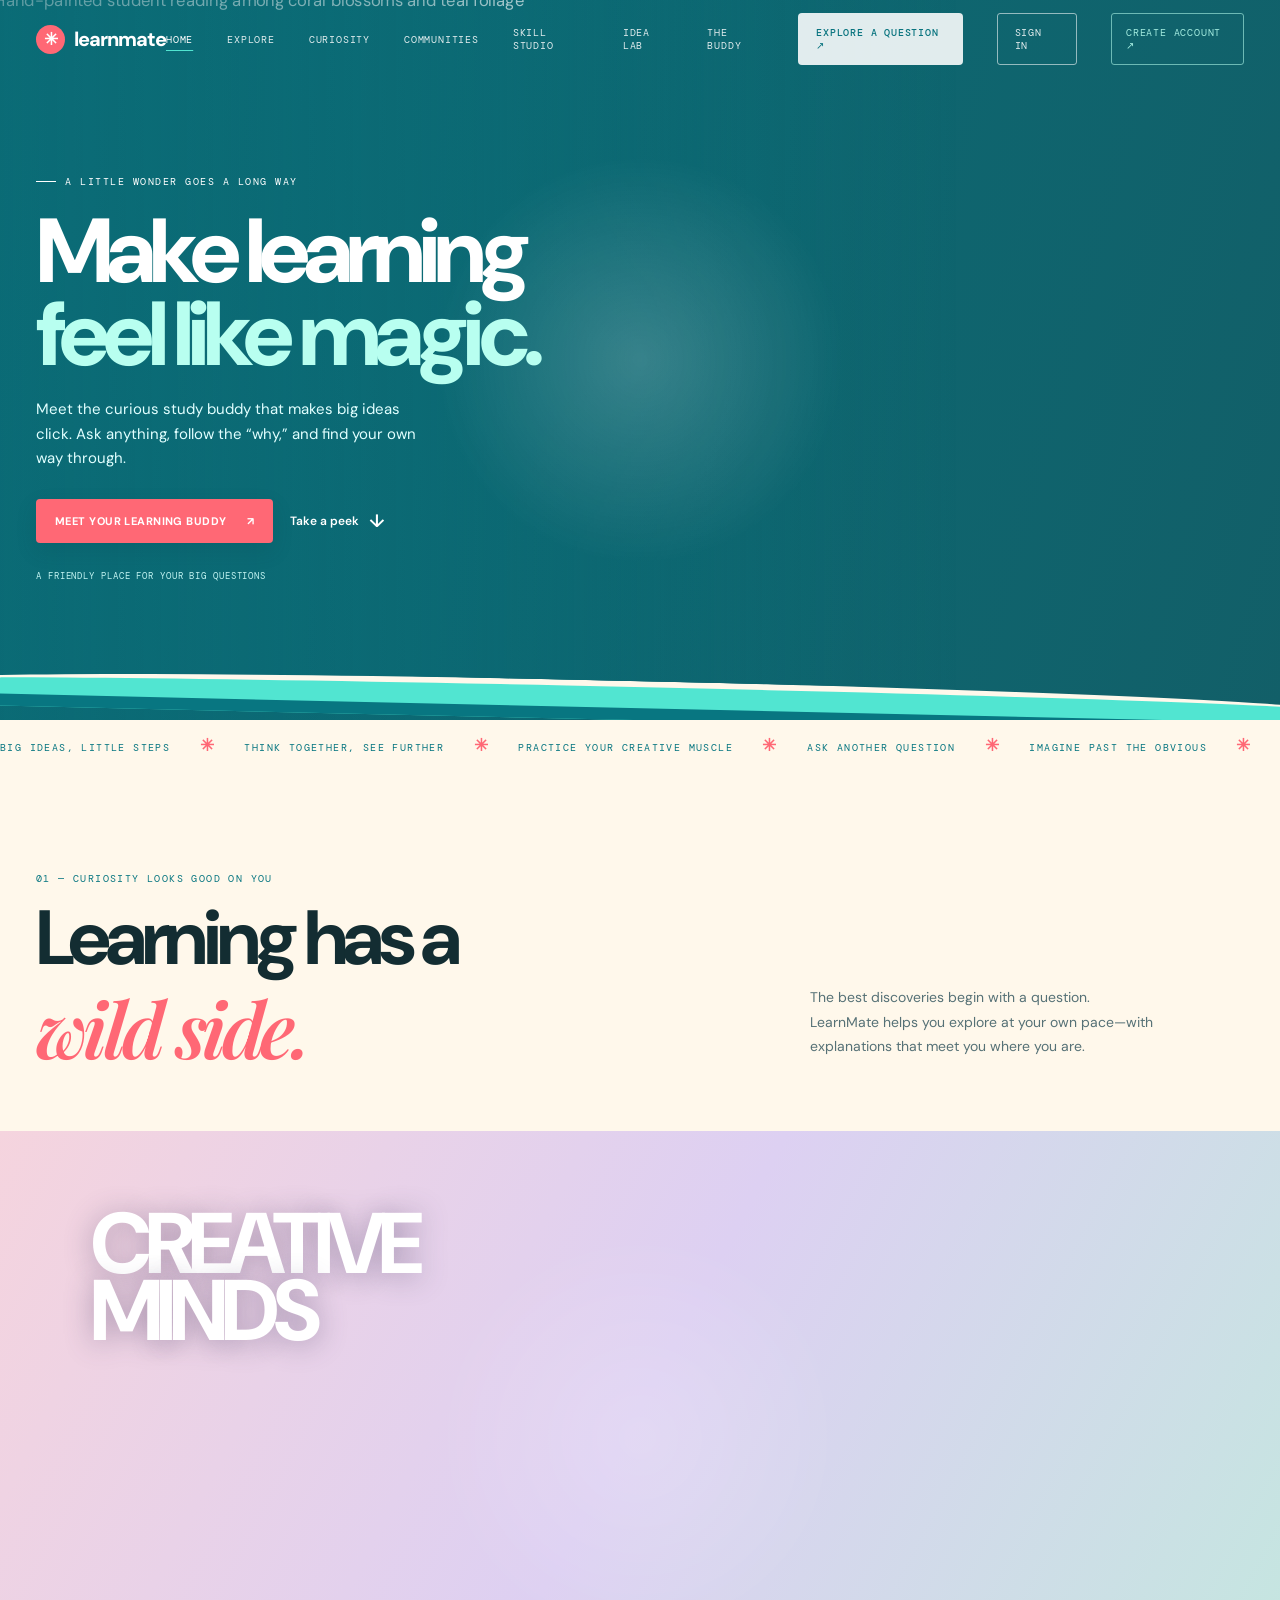
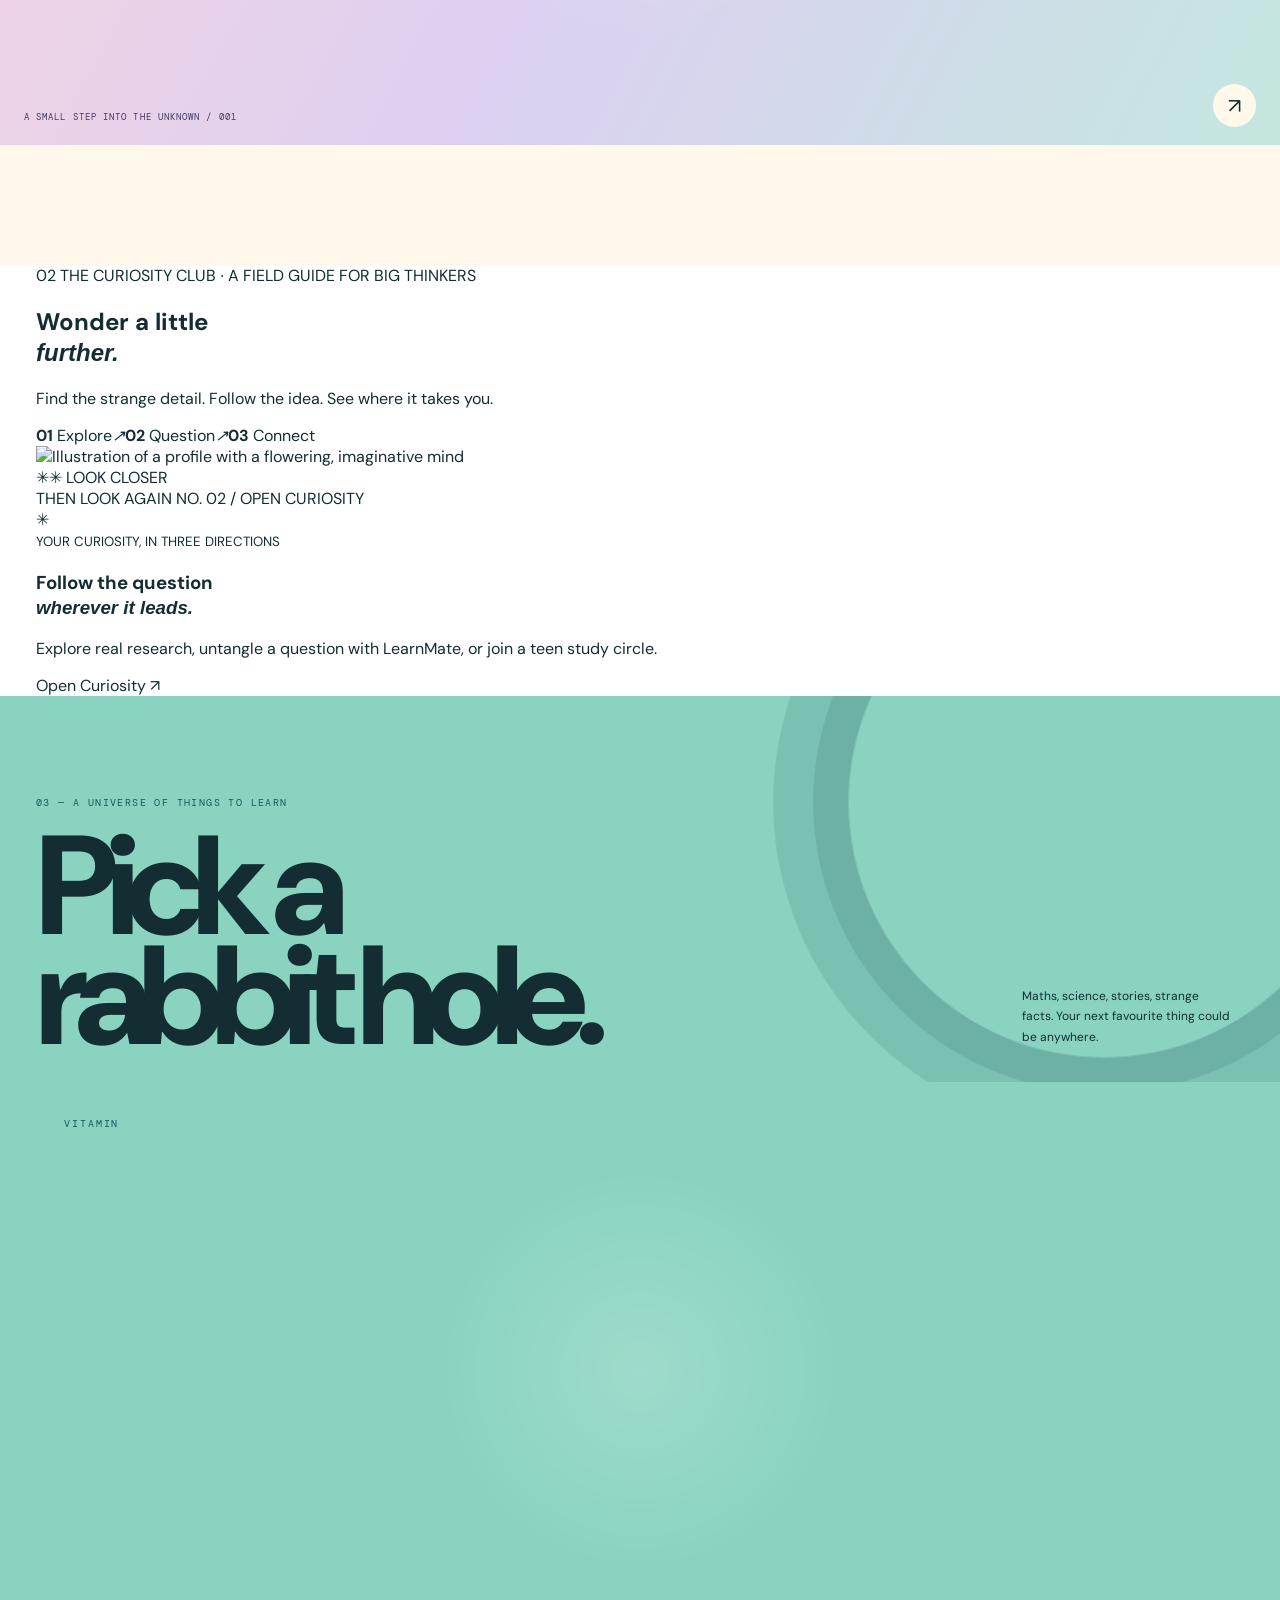
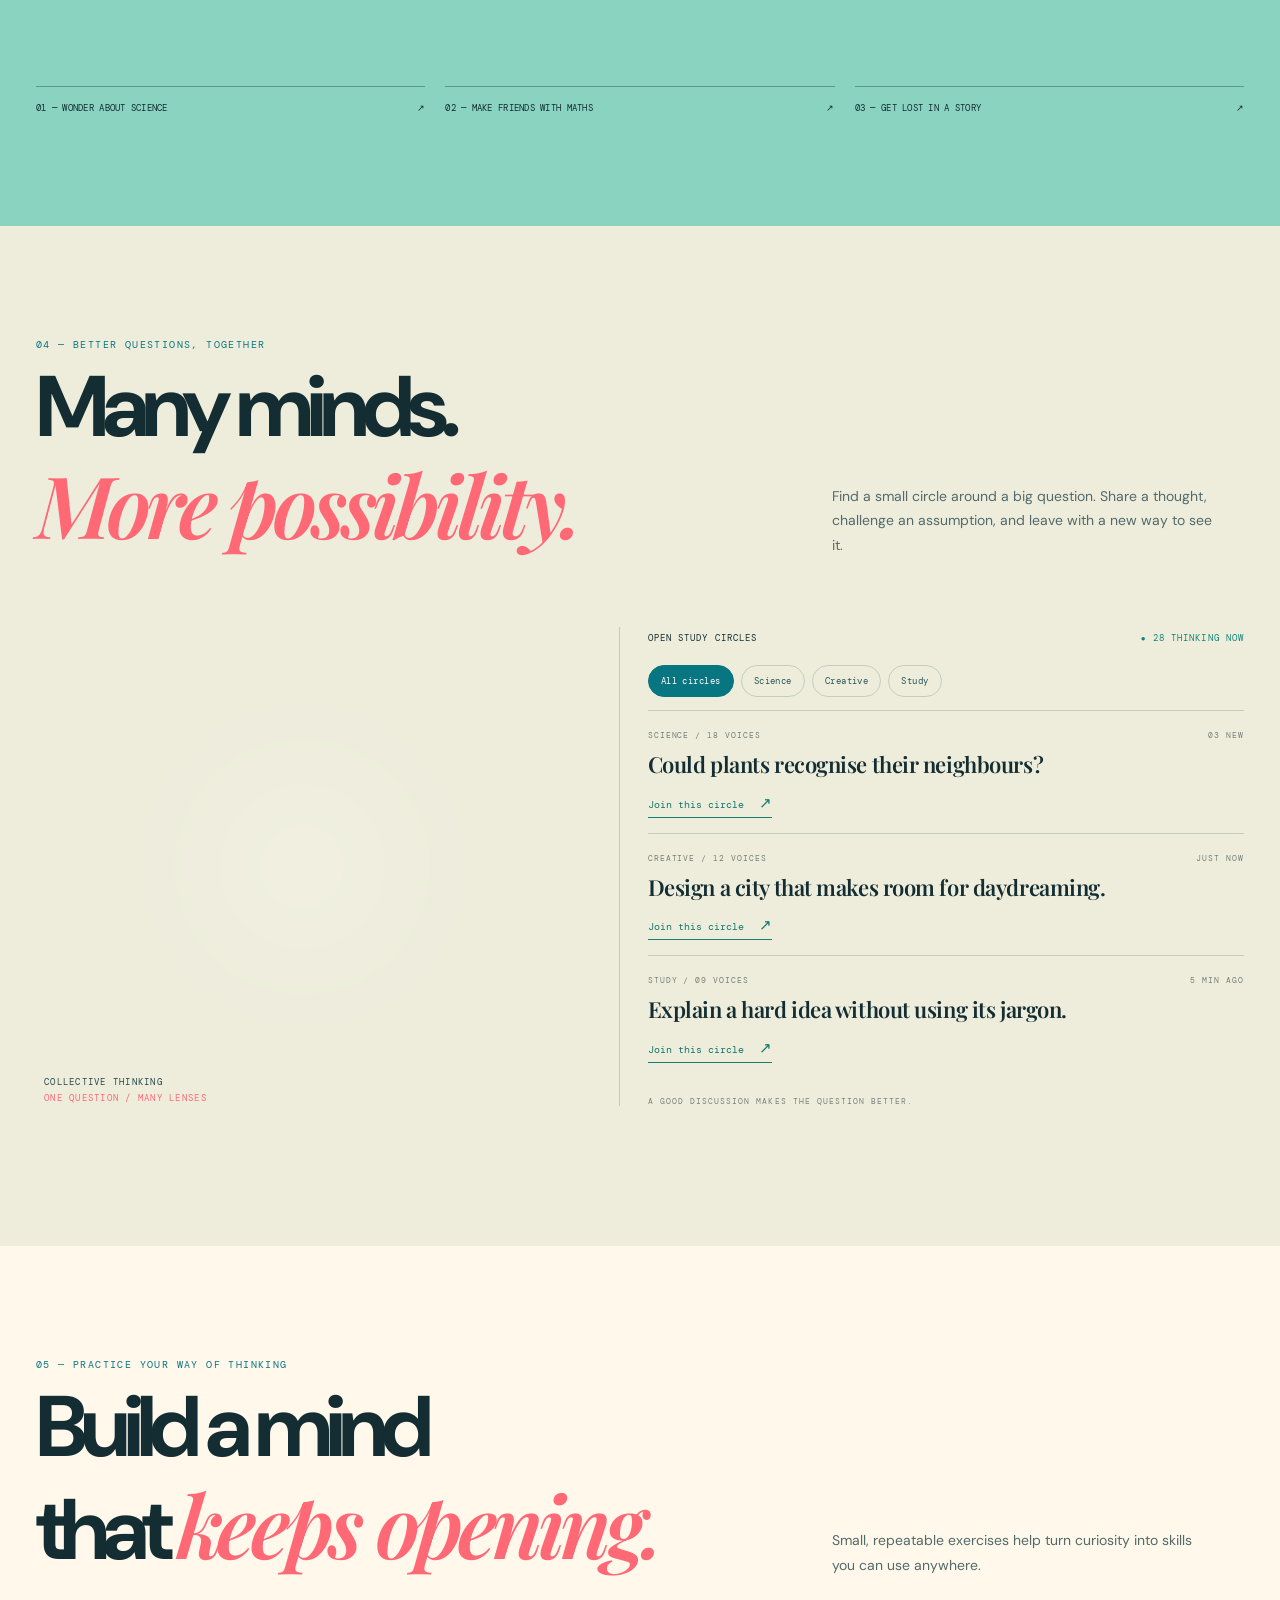
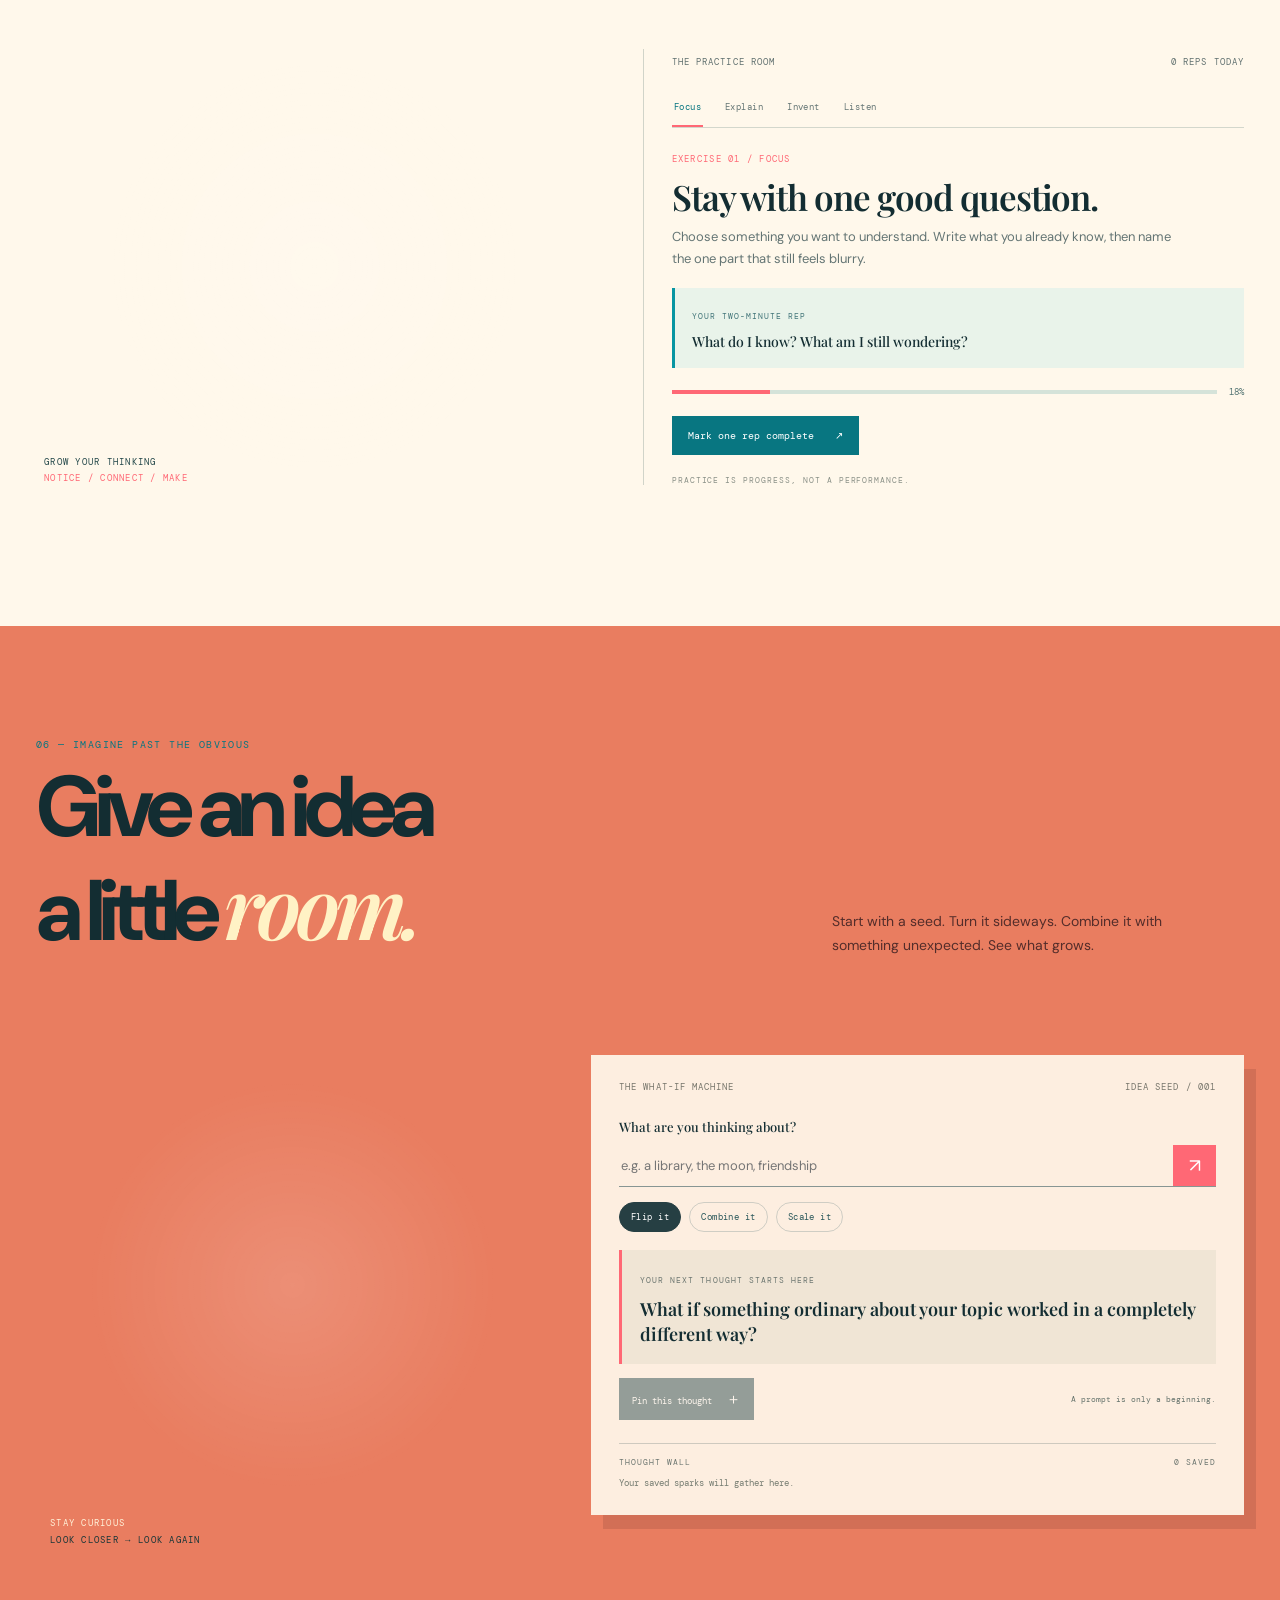
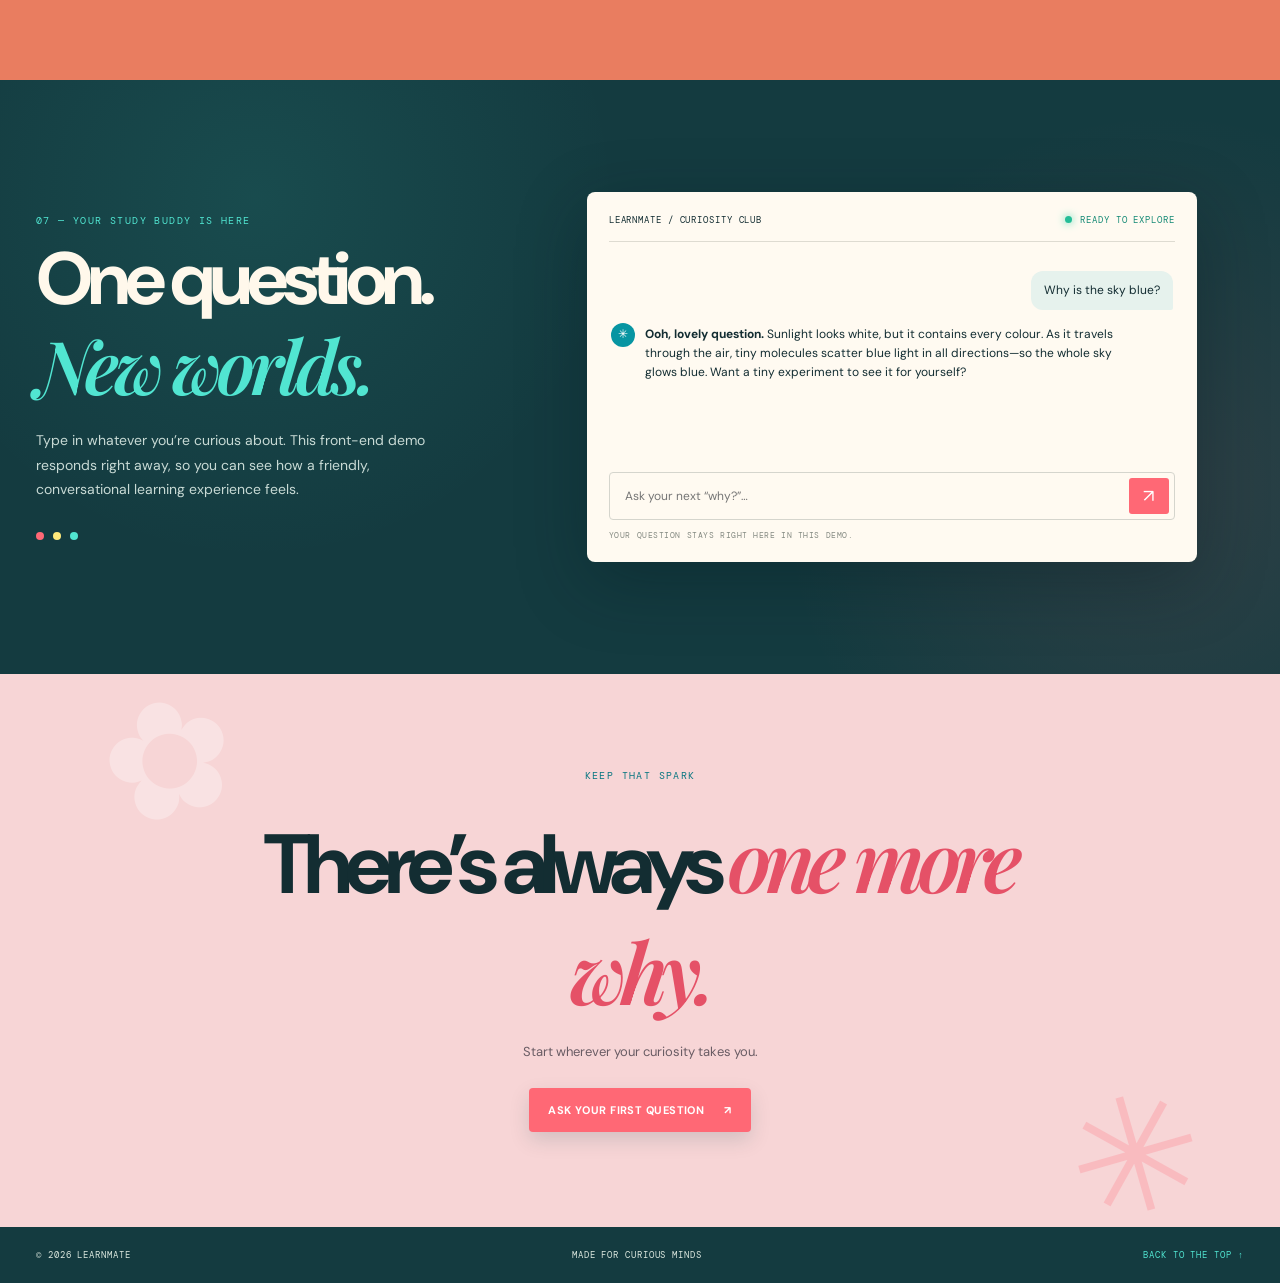
==== commit 4f521122: "Replace landing Curiosity panel with workspace link" ====
--- a/index.html
+++ b/index.html
@@ -35,7 +35,7 @@
 </style>
 </head>
 <body>
-<header class="topbar wrap"><a class="brand" href="#home"><span class="brand-symbol">✳</span>learnmate</a><nav class="nav" id="nav"><a href="#home">Home</a><a href="#explore">Explore</a><a href="#curiosity">Curiosity</a><a href="#community">Communities</a><a href="#skills">Skill studio</a><a href="#ideas">Idea lab</a><a href="#buddy">The buddy</a><a class="signup" href="#curiosity">Explore a question ↗</a><a class="sign" href="/workspace?mode=login">Sign in</a><a class="workspace-entry" href="/workspace?mode=register">Create account ↗</a></nav><button class="menu-toggle" id="menuToggle" aria-label="Open navigation" aria-expanded="false">☰</button></header>
+<header class="topbar wrap"><a class="brand" href="#home"><span class="brand-symbol">✳</span>learnmate</a><nav class="nav" id="nav"><a href="#home">Home</a><a href="#explore">Explore</a><a href="/workspace?section=curiosity">Curiosity</a><a href="#community">Communities</a><a href="#skills">Skill studio</a><a href="#ideas">Idea lab</a><a href="#buddy">The buddy</a><a class="signup" href="/workspace?section=curiosity">Explore a question ↗</a><a class="sign" href="/workspace?mode=login">Sign in</a><a class="workspace-entry" href="/workspace?mode=register">Create account ↗</a></nav><button class="menu-toggle" id="menuToggle" aria-label="Open navigation" aria-expanded="false">☰</button></header>
 <main>
 <section class="hero" id="home"><div class="hero-art" data-motion-scene="hero"><img class="hero-illustration motion-art" src="assets/hero-wide.webp" alt="Hand-painted student reading among coral blossoms and teal foliage"><span class="motion-light" aria-hidden="true"></span></div><div class="wrap hero-inner"><div class="hero-text"><div class="kicker">A little wonder goes a long way</div><h1>Make learning <span>feel like magic.</span></h1><p class="hero-copy">Meet the curious study buddy that makes big ideas click. Ask anything, follow the “why,” and find your own way through.</p><div class="hero-actions"><a class="btn" href="#buddy">Meet your learning buddy <span>↗</span></a><a class="text-link" href="#explore">Take a peek <span>↓</span></a></div><div class="hero-note">A FRIENDLY PLACE FOR YOUR BIG QUESTIONS</div></div></div><div class="hero-ribbon"></div></section>
 <div class="ticker"><div class="ticker-track">BIG IDEAS, LITTLE STEPS <b>✳</b> THINK TOGETHER, SEE FURTHER <b>✳</b> PRACTICE YOUR CREATIVE MUSCLE <b>✳</b> ASK ANOTHER QUESTION <b>✳</b> IMAGINE PAST THE OBVIOUS <b>✳</b> BIG IDEAS, LITTLE STEPS <b>✳</b> THINK TOGETHER, SEE FURTHER <b>✳</b> PRACTICE YOUR CREATIVE MUSCLE <b>✳</b> ASK ANOTHER QUESTION <b>✳</b> IMAGINE PAST THE OBVIOUS <b>✳</b></div></div>
@@ -58,40 +58,7 @@
         <span class="curiosity-art-index">NO. 02 / OPEN CURIOSITY</span>
       </div>
     </div>
-    <div class="curiosity-console reveal">
-      <div class="curiosity-console-top"><span>YOUR CURIOSITY, IN THREE DIRECTIONS</span><span class="console-status"><i></i> READY WHEN YOU ARE</span></div>
-      <div class="curiosity-tabs" role="tablist" aria-label="Curiosity activities">
-        <button class="curiosity-tab is-active" id="curiosity-tab-explore" type="button" role="tab" aria-selected="true" aria-controls="curiosity-panel-explore" data-curiosity-tab="explore"><span>01</span> Field notes <b>✳</b></button>
-        <button class="curiosity-tab" id="curiosity-tab-ask" type="button" role="tab" aria-selected="false" aria-controls="curiosity-panel-ask" data-curiosity-tab="ask"><span>02</span> Ask & untangle <b>↗</b></button>
-        <button class="curiosity-tab" id="curiosity-tab-circles" type="button" role="tab" aria-selected="false" aria-controls="curiosity-panel-circles" data-curiosity-tab="circles"><span>03</span> Study circles <b>◎</b></button>
-      </div>
-      <section class="curiosity-tab-panel field-notes-panel" id="curiosity-panel-explore" role="tabpanel" aria-labelledby="curiosity-tab-explore" data-curiosity-panel="explore">
-        <div class="field-notes-heading"><div><div class="curiosity-mini-label">THE RESEARCH SHELF <span> / 001—∞</span></div><h3>Real research.<br><em>Unexpected worlds.</em></h3></div><p>Start with a spark, then follow the original study when you’re ready to go deeper.</p></div>
-        <div id="curiosityArticles" class="research-grid" aria-live="polite"><p class="curiosity-loading">Gathering the field notes…</p></div>
-        <div class="personalization"><label><input id="curiosityRecommendations" type="checkbox"><span>Shape suggestions around my curiosity</span></label><small>Optional · uses only your own reading and answer feedback.</small></div>
-      </section>
-      <section class="curiosity-tab-panel ask-panel" id="curiosity-panel-ask" role="tabpanel" aria-labelledby="curiosity-tab-ask" data-curiosity-panel="ask" hidden>
-        <div class="ask-inspiration"><div class="curiosity-mini-label">A QUESTION IS A BEGINNING</div><h3>What’s taking up<br><em>space in your mind?</em></h3><p>Pick a starting spark or bring a question of your own. Your buddy will help you find a way in.</p>
-          <div class="question-sparks"><button type="button" data-curiosity-prompt="How do crows figure out how to make tools?">How do crows invent?</button><button type="button" data-curiosity-prompt="Can a group solve a puzzle better if everyone gets quiet thinking time?">Can quiet make a group smarter?</button><button type="button" data-curiosity-prompt="What makes an idea feel completely new?">Where do new ideas come from?</button></div>
-          <div class="ask-privacy-mark"><span>✳</span> YOUR QUESTIONS STAY WITH YOUR ACCOUNT</div>
-        </div>
-        <div class="ask-workspace"><form id="curiosityQuestionForm"><label class="ask-label" for="curiosityQuestion">YOUR QUESTION <span>↙</span></label><textarea id="curiosityQuestion" maxlength="2000" placeholder="I keep wondering why…" required></textarea><div class="curiosity-form-foot"><span id="curiosityAskStatus">Answers can be unverified. Follow the sources.</span><button class="curiosity-send" type="submit">Untangle it <b>↗</b></button></div></form>
-          <div id="curiositySolution" class="solution-deck" aria-live="polite"><div class="solution-empty"><div class="solution-empty-art"><span>?</span><i>✳</i></div><div><span class="solution-label">YOUR SOLUTION DECK</span><p>Your explanation, a small next step, and a way to check the idea will land here.</p></div></div></div><div id="curiosityHistory" class="curiosity-history"></div>
-          <p class="curiosity-privacy">If an AI provider is configured, your question is sent to that provider to generate a reply.</p>
-        </div>
-      </section>
-      <section class="curiosity-tab-panel circles-panel" id="curiosity-panel-circles" role="tabpanel" aria-labelledby="curiosity-tab-circles" data-curiosity-panel="circles" hidden>
-        <div class="circles-intro"><div class="curiosity-mini-label">THINKING IS A TEAM SPORT</div><h3>Bring a thought.<br><em>Leave with more.</em></h3><p>Teen study circles for ideas that get better when they’re shared.</p><div class="circles-art-mark" aria-hidden="true"><span>∞</span><i>✳</i></div><div class="room-sharing-note">Room posts are shared with signed-in teens. Keep personal details private.</div></div>
-        <div class="circle-chat-wrap"><div class="circle-choose"><div><span class="curiosity-mini-label">STEP INTO A CIRCLE</span><p>Choose a room and join the thread.</p></div><label class="sr-only" for="curiosityRoomSelect">Choose a curiosity community room</label><select class="sr-only" id="curiosityRoomSelect" aria-label="Choose a curiosity community room"><option value="">Loading circles…</option></select></div>
-          <div id="curiosityRoomNav" class="room-tabs" role="tablist" aria-label="Study circles"></div><p id="curiosityRoomPrompt" class="room-prompt"></p>
-          <div id="curiosityRoomMessages" class="room-messages" aria-live="polite"><p class="curiosity-loading">Opening the circle…</p></div>
-          <form id="curiosityRoomForm" class="room-compose"><label class="sr-only" for="curiosityRoomInput">Write to the study circle</label><input id="curiosityRoomInput" maxlength="1000" placeholder="Add a thought to the circle…" required><button type="submit" aria-label="Send to the circle">↗</button></form>
-          <p id="curiosityRoomStatus" class="room-status">Sign in to join the conversation.</p>
-        </div>
-      </section>
-      <div class="curiosity-console-foot"><span>FOLLOW THE THREAD THAT FEELS LIKE YOURS.</span><a href="/workspace?mode=register">Make your learner space ↗</a></div>
-    </div>
-  </div>
+    <div class="curiosity-launch reveal"><div class="launch-mark" aria-hidden="true">✳</div><div class="launch-copy"><small>YOUR CURIOSITY, IN THREE DIRECTIONS</small><h3>Follow the question<br><em>wherever it leads.</em></h3><p>Explore real research, untangle a question with LearnMate, or join a teen study circle.</p></div><a class="curiosity-launch-button" href="/workspace?section=curiosity">Open Curiosity <span>↗</span></a></div>  </div>
 </section>
 <section class="subjects" id="subjects"><div class="wrap"><div class="subject-head reveal"><div><div class="section-kicker">03 — A universe of things to learn</div><h2>Pick a <span>rabbit hole.</span></h2></div><p>Maths, science, stories, strange facts. Your next favourite thing could be anywhere.</p></div><div class="lemon-stage reveal" data-motion-scene="citrus"><div class="lemon-word">VITAMIN</div><img class="lemon-illustration motion-art" src="assets/citrus-generated.webp" alt="Photorealistic whole and sliced lemons on a mint backdrop"><span class="motion-light" aria-hidden="true"></span></div><div class="subjects-grid reveal"><div class="subject-item"><b>01 — Wonder about science</b><span>↗</span></div><div class="subject-item"><b>02 — Make friends with maths</b><span>↗</span></div><div class="subject-item"><b>03 — Get lost in a story</b><span>↗</span></div></div></div></section>
 <section class="community" id="community"><div class="wrap"><div class="community-heading reveal"><div><div class="section-kicker">04 — Better questions, together</div><h2>Many minds.<br><em>More possibility.</em></h2></div><p>Find a small circle around a big question. Share a thought, challenge an assumption, and leave with a new way to see it.</p></div><div class="community-layout"><div class="community-art" data-motion-scene="community"><img class="community-image motion-art" src="assets/collective-thinking.webp" alt="Layered figures inside an eye, representing collective perspective"><span class="motion-light" aria-hidden="true"></span><div class="art-note">COLLECTIVE THINKING<br><b>ONE QUESTION / MANY LENSES</b></div></div><div class="community-board reveal"><div class="board-head"><span>OPEN STUDY CIRCLES</span><span class="online-mark">● 28 THINKING NOW</span></div><div class="community-filters" role="group" aria-label="Filter study circles"><button class="filter-btn is-active" type="button" aria-pressed="true" data-filter="all">All circles</button><button class="filter-btn" type="button" aria-pressed="false" data-filter="science">Science</button><button class="filter-btn" type="button" aria-pressed="false" data-filter="creative">Creative</button><button class="filter-btn" type="button" aria-pressed="false" data-filter="study">Study</button></div><div class="threads" id="communityThreads"><article class="thread-row" data-topic="science"><div class="thread-meta"><span>SCIENCE / 18 VOICES</span><span>03 NEW</span></div><h3>Could plants recognise their neighbours?</h3><button class="join-button" type="button" aria-pressed="false">Join this circle <span>↗</span></button></article><article class="thread-row" data-topic="creative"><div class="thread-meta"><span>CREATIVE / 12 VOICES</span><span>JUST NOW</span></div><h3>Design a city that makes room for daydreaming.</h3><button class="join-button" type="button" aria-pressed="false">Join this circle <span>↗</span></button></article><article class="thread-row" data-topic="study"><div class="thread-meta"><span>STUDY / 09 VOICES</span><span>5 MIN AGO</span></div><h3>Explain a hard idea without using its jargon.</h3><button class="join-button" type="button" aria-pressed="false">Join this circle <span>↗</span></button></article></div><p class="board-foot">A GOOD DISCUSSION MAKES THE QUESTION BETTER.</p></div></div></div></section>
@@ -114,7 +81,7 @@
 const ideaModes=[...document.querySelectorAll('.idea-mode')],ideaOutput=document.querySelector('#ideaOutput p'),ideaStatus=document.getElementById('ideaStatus'),ideaInput=document.getElementById('ideaSeed'),saveIdea=document.getElementById('saveIdea');let selectedIdeaMode='flip',latestIdea='';const ideaPrompts={flip:topic=>`What if ${topic} worked in the exact opposite way from what everyone expects?`,combine:topic=>`Combine ${topic} with a place, creature, or tool that seems unrelated. What new thing could exist?`,scale:topic=>`Imagine ${topic} made a hundred times smaller—or larger. What becomes possible, and what becomes difficult?`};ideaModes.forEach(button=>button.addEventListener('click',()=>{selectedIdeaMode=button.dataset.mode;ideaModes.forEach(item=>item.classList.toggle('is-active',item===button));ideaStatus.textContent=`${button.textContent} / ready for a new angle.`}));function createIdea(){const seed=ideaInput.value.trim()||'a curious question';latestIdea=ideaPrompts[selectedIdeaMode](seed);ideaOutput.textContent=latestIdea;saveIdea.disabled=false;ideaStatus.textContent='A new angle is ready to explore.'}document.getElementById('sparkIdea').addEventListener('click',createIdea);ideaInput.addEventListener('keydown',event=>{if(event.key==='Enter'){event.preventDefault();createIdea()}});saveIdea.addEventListener('click',()=>{if(!latestIdea)return;const wall=document.getElementById('thoughtList');const empty=wall.querySelector('.wall-empty');if(empty)empty.remove();const chip=document.createElement('span');chip.className='thought-chip';chip.textContent=latestIdea;wall.prepend(chip);const count=wall.querySelectorAll('.thought-chip').length;document.getElementById('wallCount').textContent=`${count} SAVED`;ideaStatus.textContent='Pinned to your thought wall.';saveIdea.disabled=true});
 const form=document.getElementById('chatForm'),input=document.getElementById('chatInput'),windowEl=document.getElementById('chatWindow');form.addEventListener('submit',event=>{event.preventDefault();const question=input.value.trim();if(!question)return;const user=document.createElement('div');user.className='msg user';const userText=document.createElement('p');userText.textContent=question;user.append(userText);windowEl.append(user);input.value='';const bot=document.createElement('div');bot.className='msg bot';const icon=document.createElement('span');icon.className='bubble-icon';icon.textContent='✳';const answer=document.createElement('p');const strong=document.createElement('strong');strong.textContent='Let’s explore that.';answer.append(strong,document.createTextNode(' This is a front-end preview of LearnMate. A full learning buddy could break “'+question+'” into a clear explanation, a simple example, and one fun next question. What part would you like to understand first?'));bot.append(icon,answer);windowEl.append(bot);windowEl.scrollTop=windowEl.scrollHeight;});
 </script>
-<script src="/curiosity.js" defer></script>
+
 </body></html>
 
 
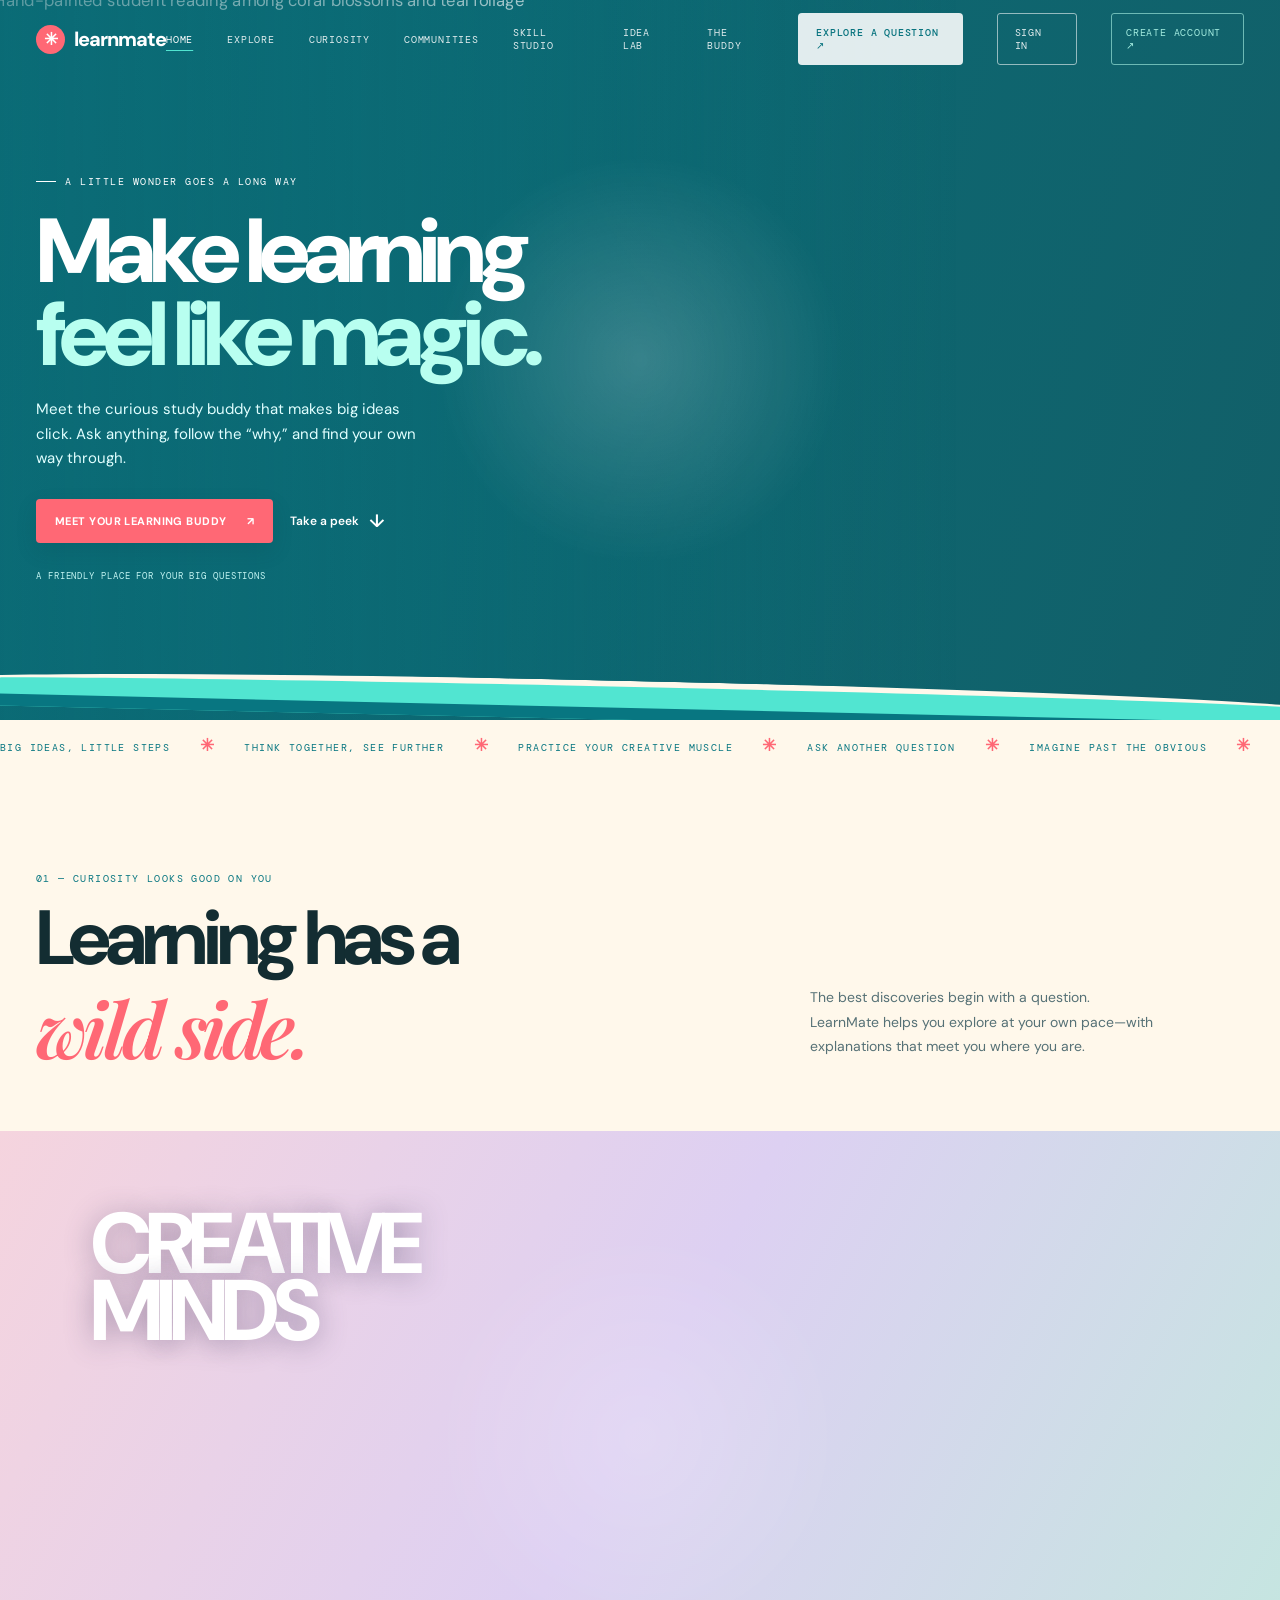
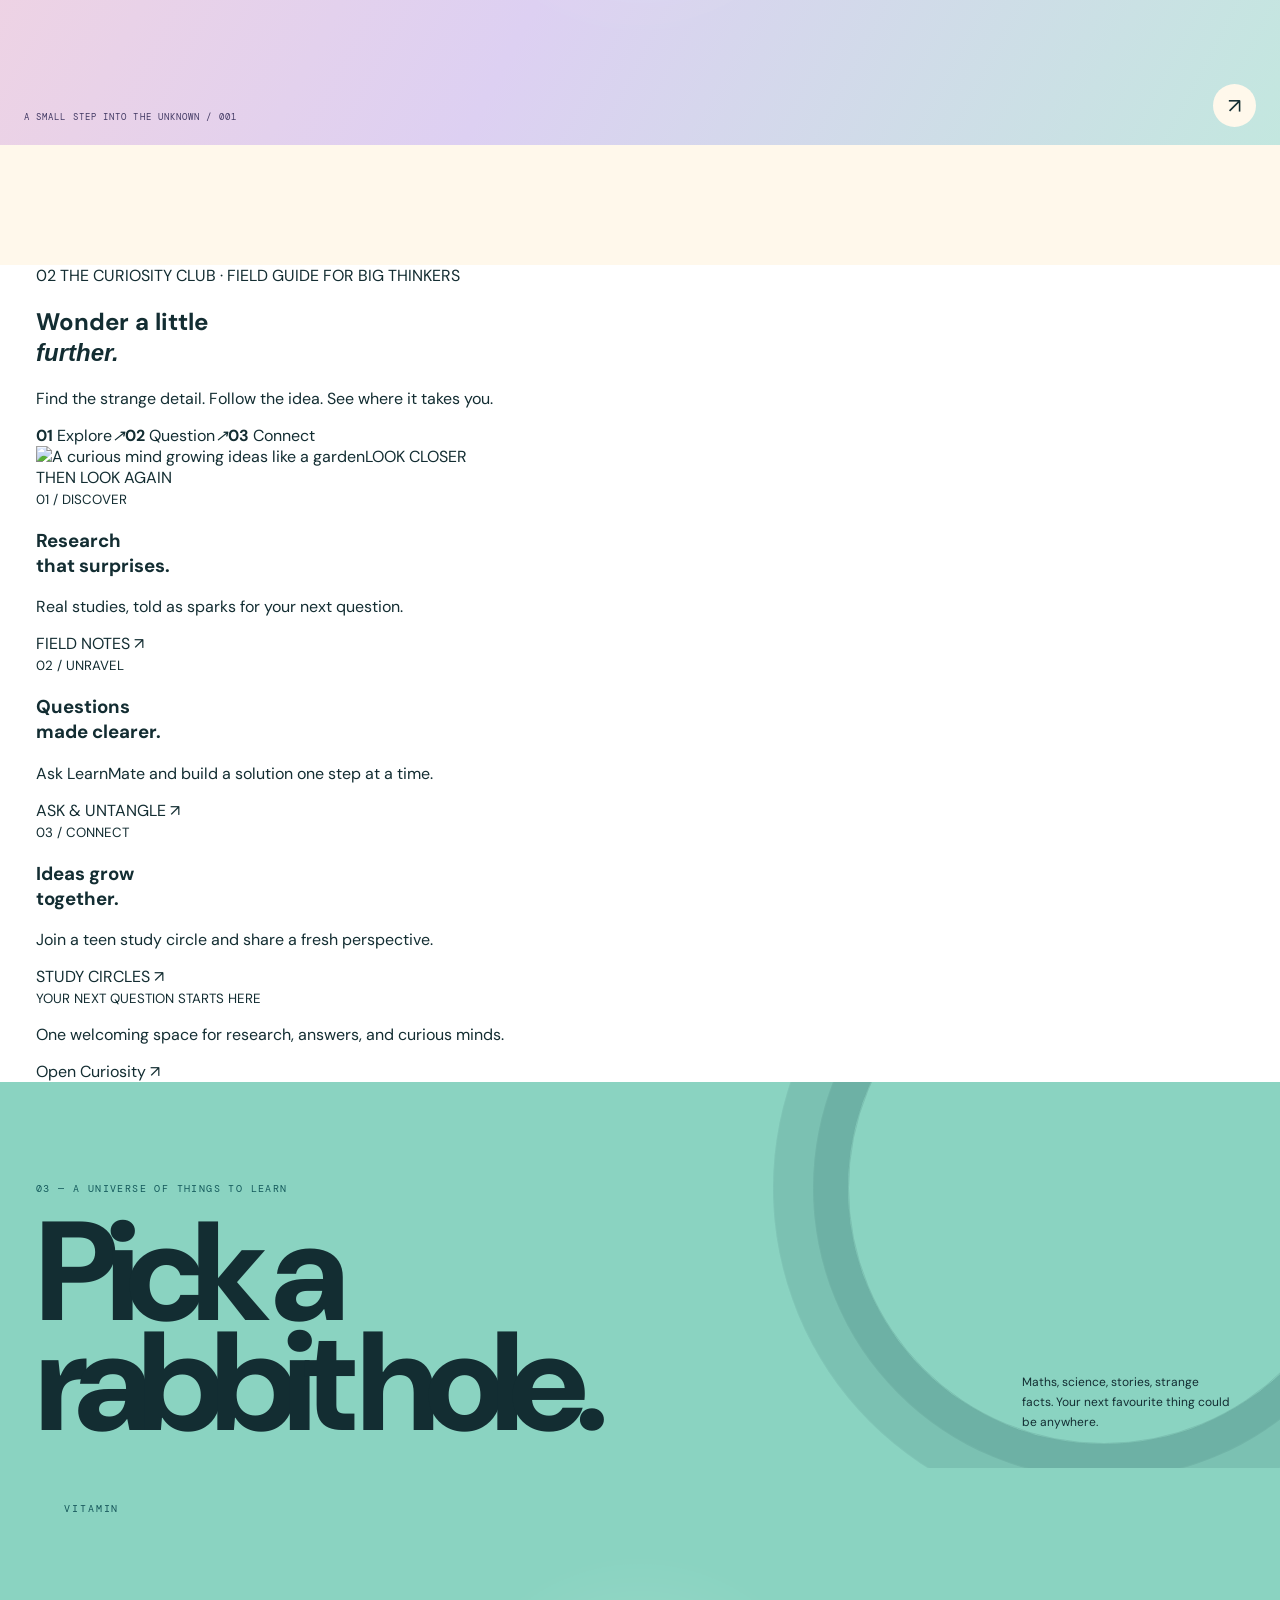
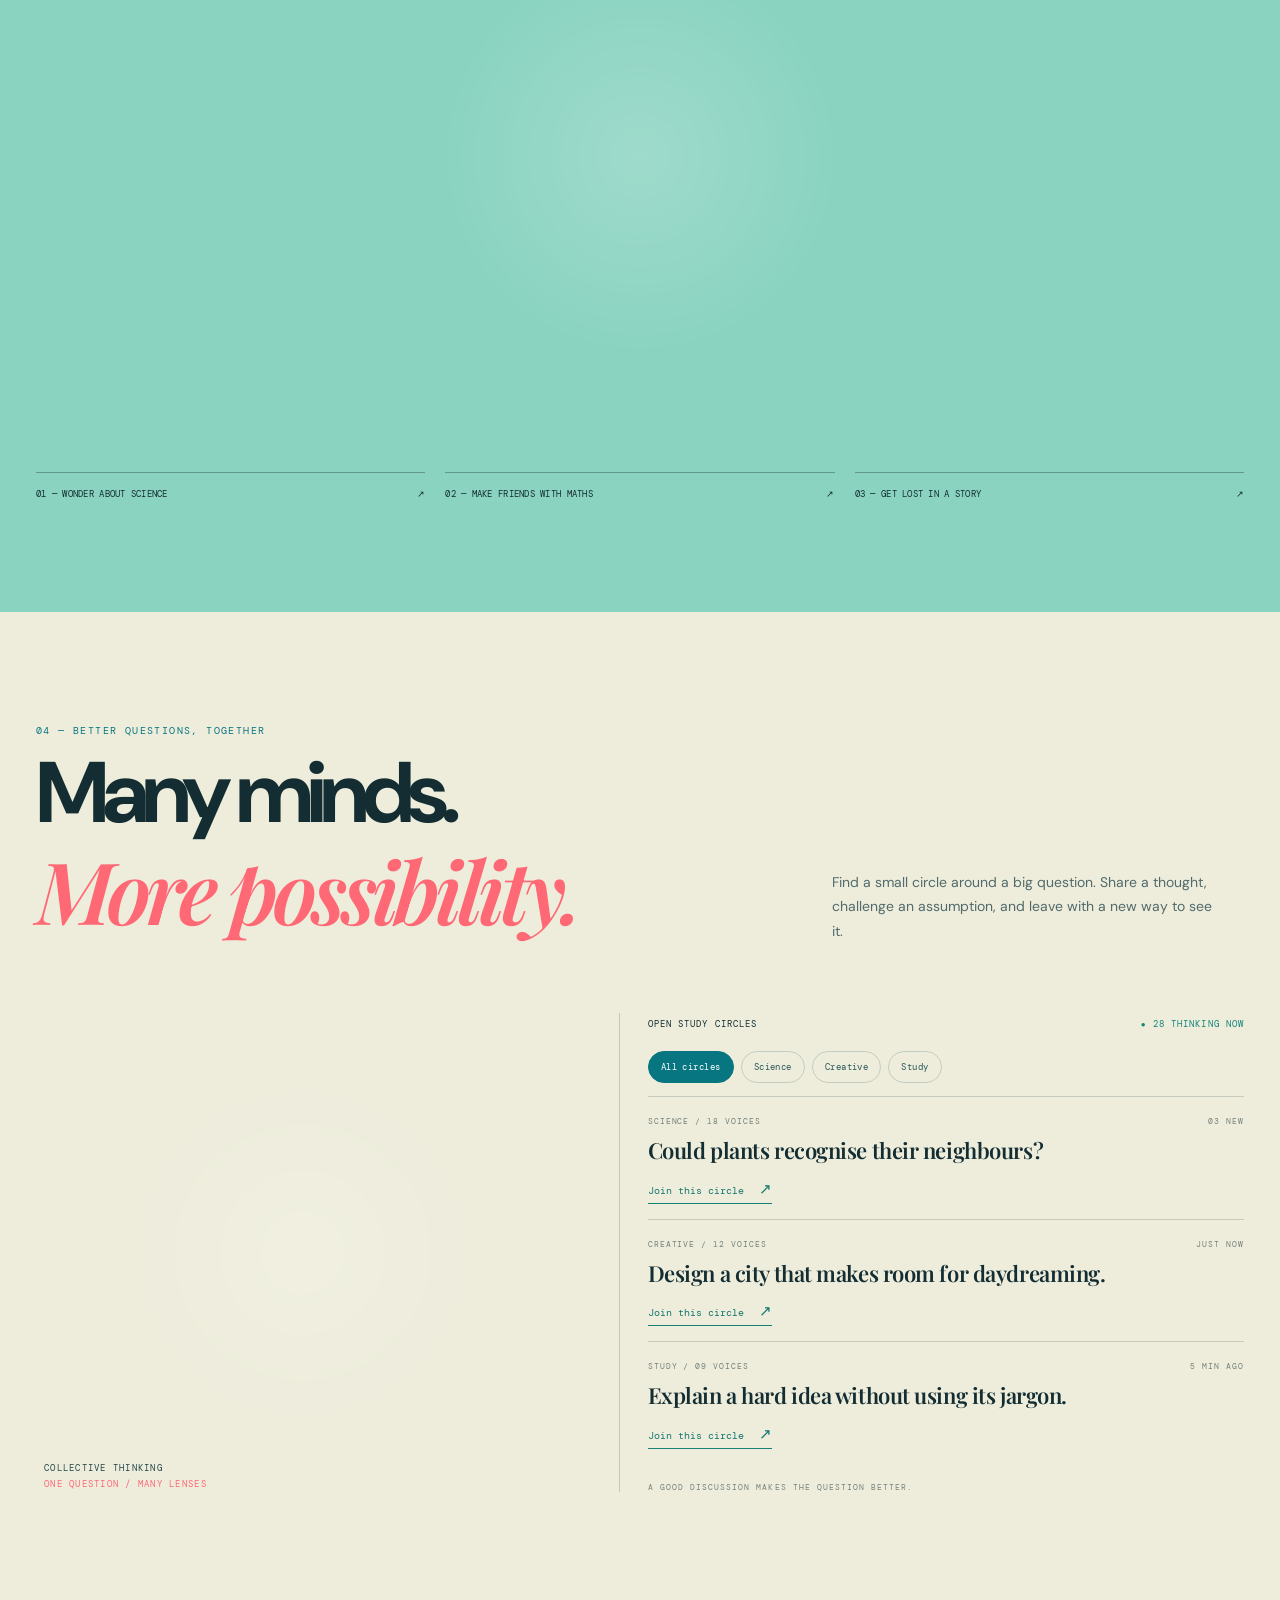
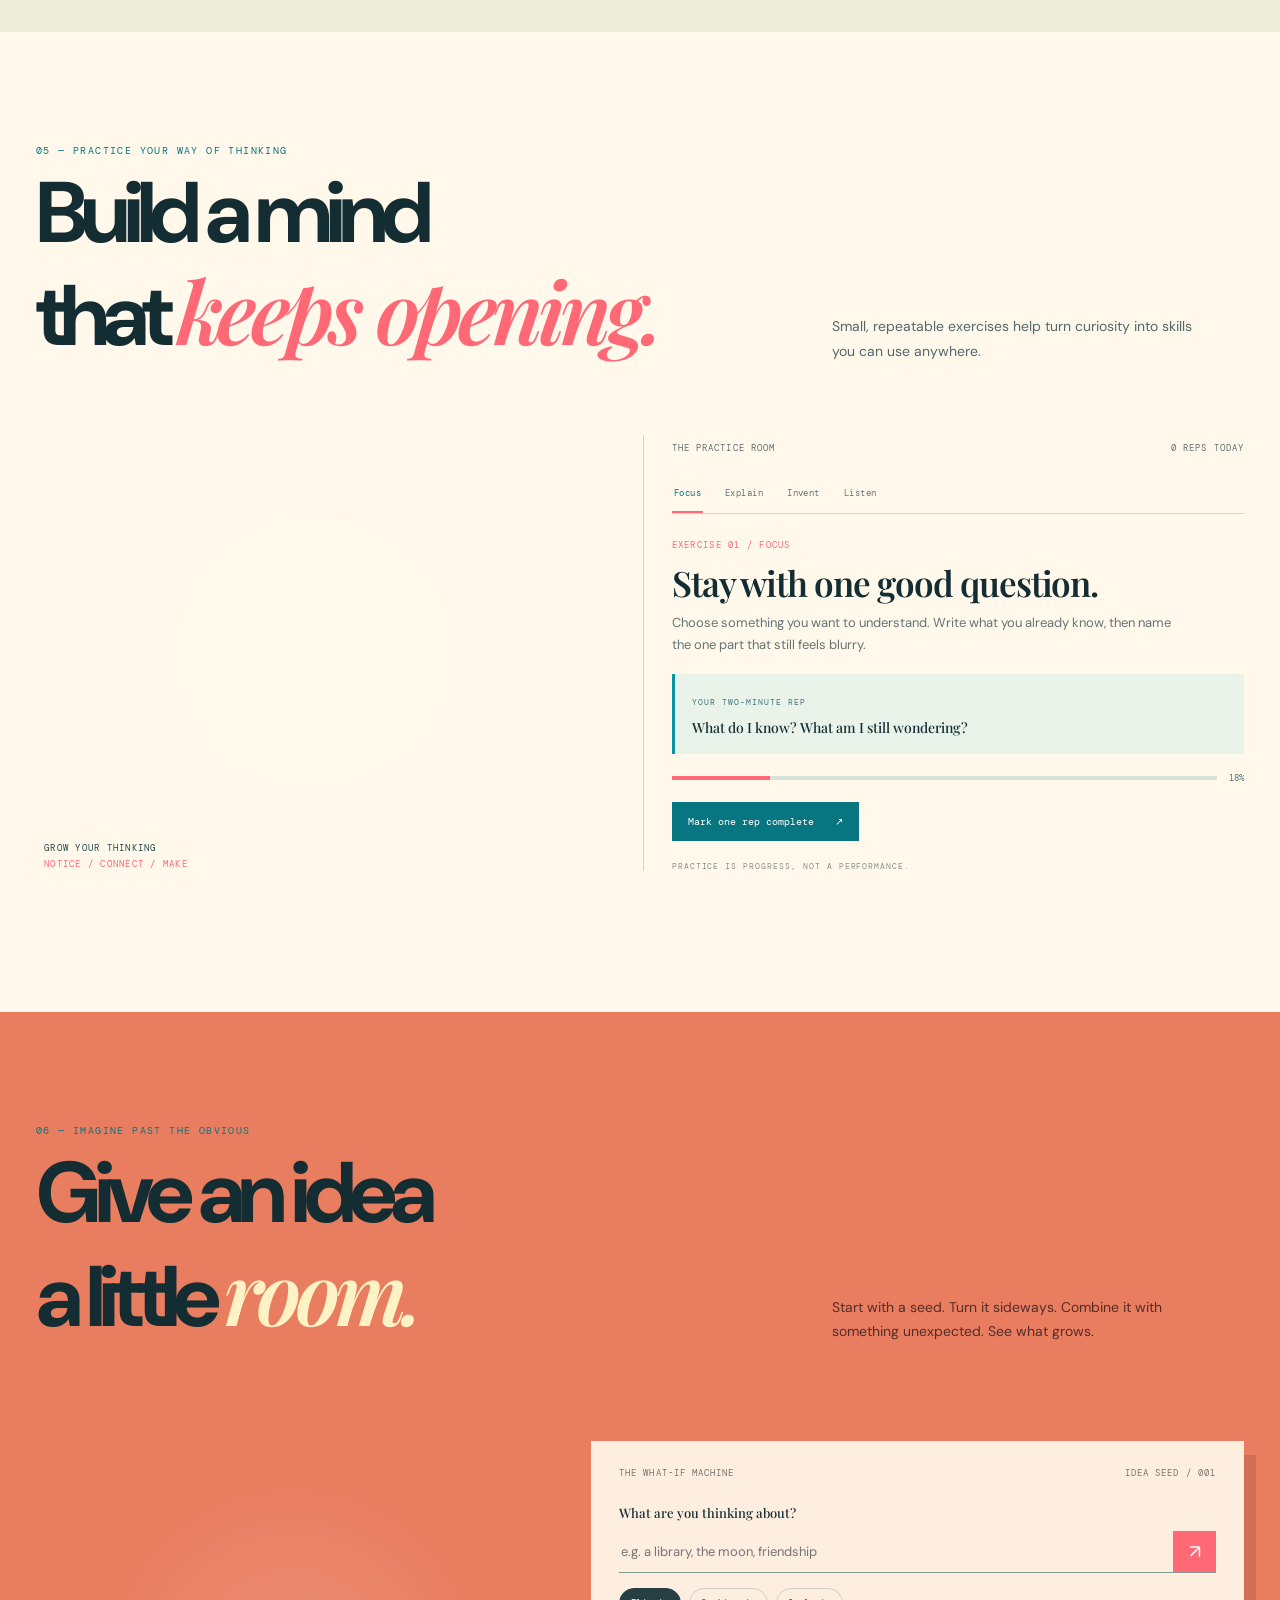
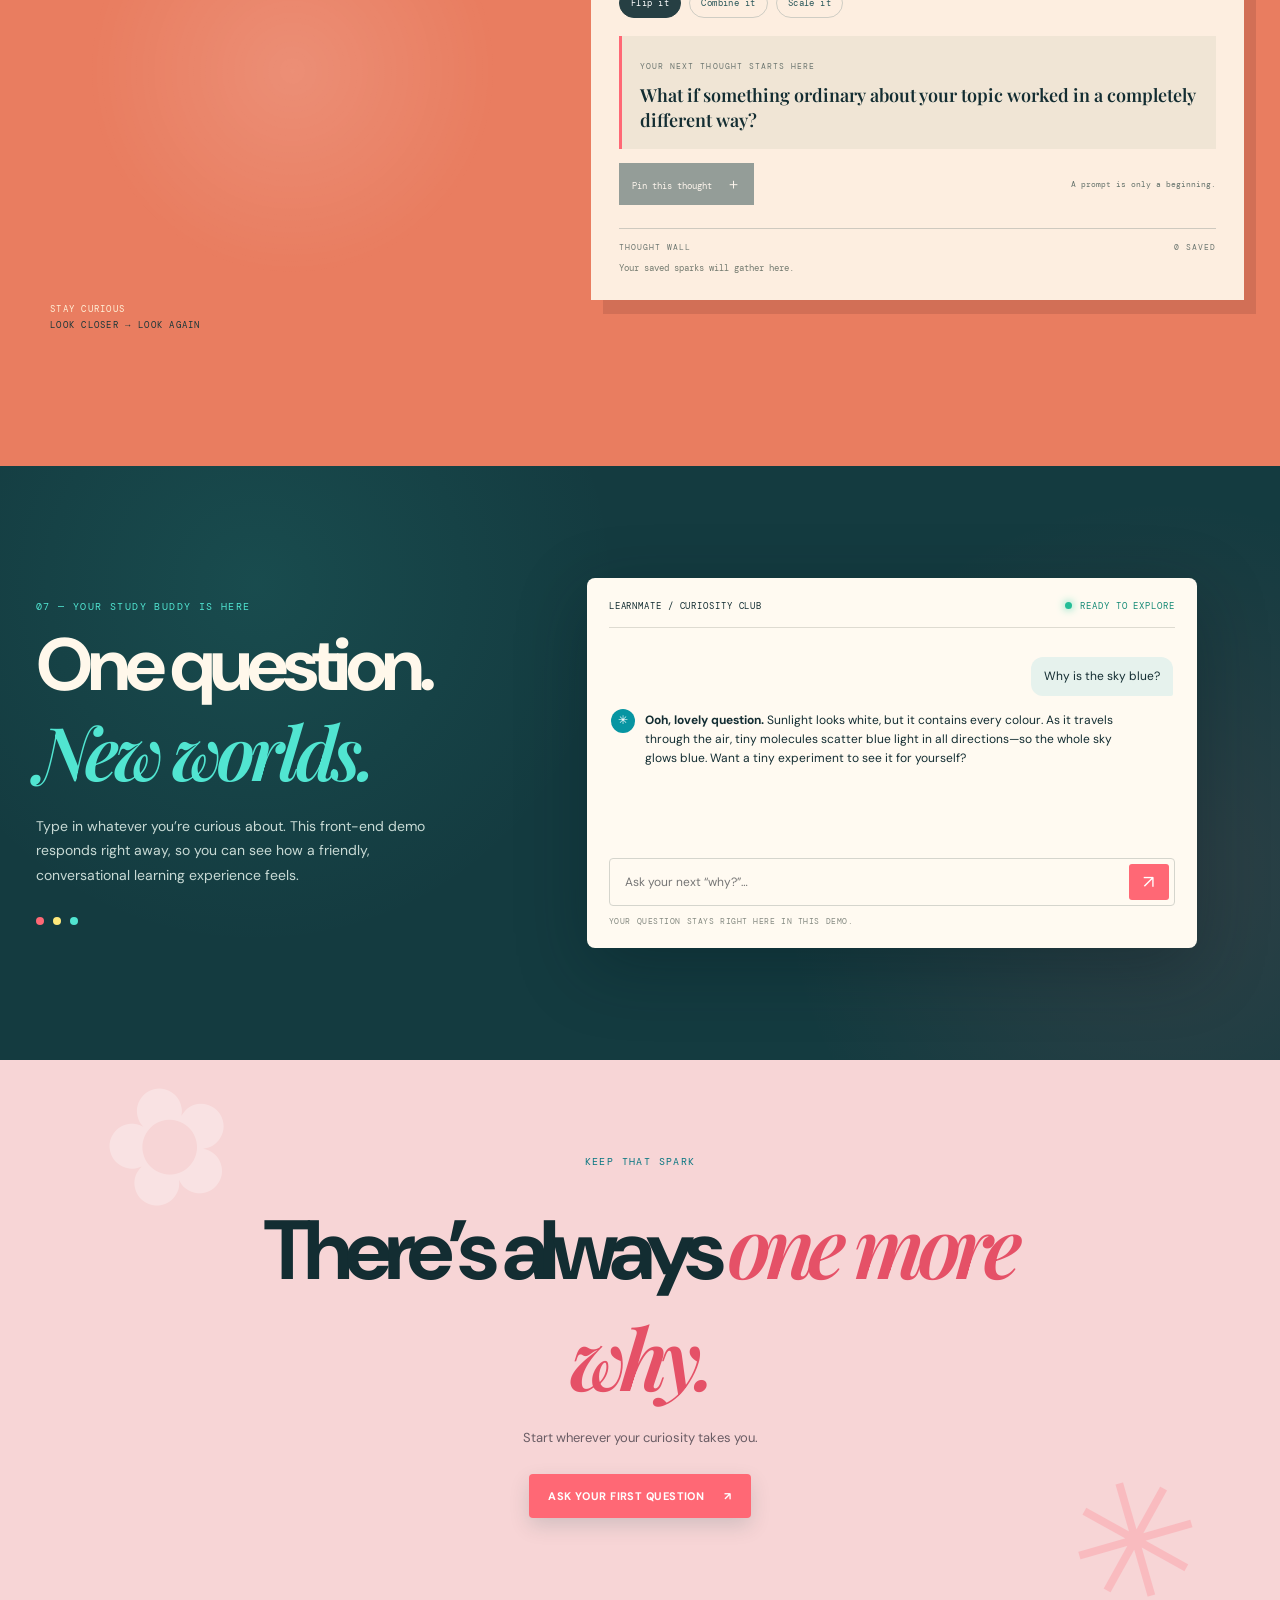
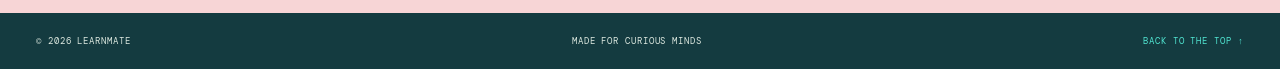
==== commit 14f79983: "Refine landing Curiosity section" ====
--- a/index.html
+++ b/index.html
@@ -40,26 +40,18 @@
 <section class="hero" id="home"><div class="hero-art" data-motion-scene="hero"><img class="hero-illustration motion-art" src="assets/hero-wide.webp" alt="Hand-painted student reading among coral blossoms and teal foliage"><span class="motion-light" aria-hidden="true"></span></div><div class="wrap hero-inner"><div class="hero-text"><div class="kicker">A little wonder goes a long way</div><h1>Make learning <span>feel like magic.</span></h1><p class="hero-copy">Meet the curious study buddy that makes big ideas click. Ask anything, follow the “why,” and find your own way through.</p><div class="hero-actions"><a class="btn" href="#buddy">Meet your learning buddy <span>↗</span></a><a class="text-link" href="#explore">Take a peek <span>↓</span></a></div><div class="hero-note">A FRIENDLY PLACE FOR YOUR BIG QUESTIONS</div></div></div><div class="hero-ribbon"></div></section>
 <div class="ticker"><div class="ticker-track">BIG IDEAS, LITTLE STEPS <b>✳</b> THINK TOGETHER, SEE FURTHER <b>✳</b> PRACTICE YOUR CREATIVE MUSCLE <b>✳</b> ASK ANOTHER QUESTION <b>✳</b> IMAGINE PAST THE OBVIOUS <b>✳</b> BIG IDEAS, LITTLE STEPS <b>✳</b> THINK TOGETHER, SEE FURTHER <b>✳</b> PRACTICE YOUR CREATIVE MUSCLE <b>✳</b> ASK ANOTHER QUESTION <b>✳</b> IMAGINE PAST THE OBVIOUS <b>✳</b></div></div>
 <section class="intro" id="explore"><div class="wrap"><div class="intro-head reveal"><div><div class="section-kicker">01 — Curiosity looks good on you</div><h2>Learning has a<br><em>wild side.</em></h2></div><p class="intro-blurb">The best discoveries begin with a question. LearnMate helps you explore at your own pace—with explanations that meet you where you are.</p></div><div class="study-showcase reveal" data-motion-scene="astronaut"><img class="astronaut-art motion-art" src="assets/astronaut-generated.webp" alt="Dreamlike astronaut portrait in a pastel sky of blossoms"><span class="motion-light" aria-hidden="true"></span><div class="showcase-title">CREATIVE<br>MINDS</div><div class="showcase-label">A SMALL STEP INTO THE UNKNOWN / 001</div><a class="showcase-link" href="#subjects" aria-label="Explore subjects">↗</a></div></div></section>
-<section class="curiosity-hub" id="curiosity">
-  <div class="wrap">
-    <div class="curiosity-opening reveal">
-      <div class="curiosity-opening-copy">
-        <div class="curiosity-eyebrow"><span>02</span> THE CURIOSITY CLUB <i>·</i> A FIELD GUIDE FOR BIG THINKERS</div>
-        <h2>Wonder a little<br><em>further.</em></h2>
-        <p>Find the strange detail. Follow the idea. See where it takes you.</p>
-        <div class="curiosity-trail" aria-label="Explore, question, connect"><span><b>01</b> Explore</span><i>↗</i><span><b>02</b> Question</span><i>↗</i><span><b>03</b> Connect</span></div>
-      </div>
-      <div class="curiosity-artwork" aria-label="An illustrated mind growing ideas like a garden">
-        <img class="curiosity-art-image" src="assets/mind-garden.webp" alt="Illustration of a profile with a flowering, imaginative mind">
-        <div class="curiosity-art-orbit orbit-one"></div><div class="curiosity-art-orbit orbit-two"></div>
-        <div class="curiosity-art-eye"><span></span></div>
-        <span class="curiosity-art-spark spark-a">✳</span><span class="curiosity-art-spark spark-b">✳</span>
-        <span class="curiosity-art-label">LOOK CLOSER<br>THEN LOOK AGAIN</span>
-        <span class="curiosity-art-index">NO. 02 / OPEN CURIOSITY</span>
-      </div>
-    </div>
-    <div class="curiosity-launch reveal"><div class="launch-mark" aria-hidden="true">✳</div><div class="launch-copy"><small>YOUR CURIOSITY, IN THREE DIRECTIONS</small><h3>Follow the question<br><em>wherever it leads.</em></h3><p>Explore real research, untangle a question with LearnMate, or join a teen study circle.</p></div><a class="curiosity-launch-button" href="/workspace?section=curiosity">Open Curiosity <span>↗</span></a></div>  </div>
-</section>
+<section class="curiosity-hub" id="curiosity"><div class="wrap curiosity-landing">
+  <div class="curiosity-board">
+    <div class="curiosity-board-copy"><div class="curiosity-eyebrow"><span>02</span> THE CURIOSITY CLUB · FIELD GUIDE FOR BIG THINKERS</div><h2>Wonder a little<br><em>further.</em></h2><p>Find the strange detail. Follow the idea. See where it takes you.</p><div class="curiosity-trail"><span><b>01</b> Explore</span><i>↗</i><span><b>02</b> Question</span><i>↗</i><span><b>03</b> Connect</span></div></div>
+    <div class="curiosity-board-art"><img src="assets/mind-garden.webp" alt="A curious mind growing ideas like a garden"><span>LOOK CLOSER<br>THEN LOOK AGAIN</span></div>
+  </div>
+  <div class="curiosity-spectrum" aria-label="Explore the Curiosity features">
+    <article class="spectrum-cell spectrum-blue"><small>01 / DISCOVER</small><h3>Research<br>that surprises.</h3><p>Real studies, told as sparks for your next question.</p><span>FIELD NOTES ↗</span></article>
+    <article class="spectrum-cell spectrum-red"><small>02 / UNRAVEL</small><h3>Questions<br>made clearer.</h3><p>Ask LearnMate and build a solution one step at a time.</p><span>ASK & UNTANGLE ↗</span></article>
+    <article class="spectrum-cell spectrum-yellow"><small>03 / CONNECT</small><h3>Ideas grow<br>together.</h3><p>Join a teen study circle and share a fresh perspective.</p><span>STUDY CIRCLES ↗</span></article>
+  </div>
+  <div class="curiosity-launch"><div><small>YOUR NEXT QUESTION STARTS HERE</small><p>One welcoming space for research, answers, and curious minds.</p></div><a class="curiosity-launch-button" href="/workspace?section=curiosity">Open Curiosity <span>↗</span></a></div>
+</div></section>
 <section class="subjects" id="subjects"><div class="wrap"><div class="subject-head reveal"><div><div class="section-kicker">03 — A universe of things to learn</div><h2>Pick a <span>rabbit hole.</span></h2></div><p>Maths, science, stories, strange facts. Your next favourite thing could be anywhere.</p></div><div class="lemon-stage reveal" data-motion-scene="citrus"><div class="lemon-word">VITAMIN</div><img class="lemon-illustration motion-art" src="assets/citrus-generated.webp" alt="Photorealistic whole and sliced lemons on a mint backdrop"><span class="motion-light" aria-hidden="true"></span></div><div class="subjects-grid reveal"><div class="subject-item"><b>01 — Wonder about science</b><span>↗</span></div><div class="subject-item"><b>02 — Make friends with maths</b><span>↗</span></div><div class="subject-item"><b>03 — Get lost in a story</b><span>↗</span></div></div></div></section>
 <section class="community" id="community"><div class="wrap"><div class="community-heading reveal"><div><div class="section-kicker">04 — Better questions, together</div><h2>Many minds.<br><em>More possibility.</em></h2></div><p>Find a small circle around a big question. Share a thought, challenge an assumption, and leave with a new way to see it.</p></div><div class="community-layout"><div class="community-art" data-motion-scene="community"><img class="community-image motion-art" src="assets/collective-thinking.webp" alt="Layered figures inside an eye, representing collective perspective"><span class="motion-light" aria-hidden="true"></span><div class="art-note">COLLECTIVE THINKING<br><b>ONE QUESTION / MANY LENSES</b></div></div><div class="community-board reveal"><div class="board-head"><span>OPEN STUDY CIRCLES</span><span class="online-mark">● 28 THINKING NOW</span></div><div class="community-filters" role="group" aria-label="Filter study circles"><button class="filter-btn is-active" type="button" aria-pressed="true" data-filter="all">All circles</button><button class="filter-btn" type="button" aria-pressed="false" data-filter="science">Science</button><button class="filter-btn" type="button" aria-pressed="false" data-filter="creative">Creative</button><button class="filter-btn" type="button" aria-pressed="false" data-filter="study">Study</button></div><div class="threads" id="communityThreads"><article class="thread-row" data-topic="science"><div class="thread-meta"><span>SCIENCE / 18 VOICES</span><span>03 NEW</span></div><h3>Could plants recognise their neighbours?</h3><button class="join-button" type="button" aria-pressed="false">Join this circle <span>↗</span></button></article><article class="thread-row" data-topic="creative"><div class="thread-meta"><span>CREATIVE / 12 VOICES</span><span>JUST NOW</span></div><h3>Design a city that makes room for daydreaming.</h3><button class="join-button" type="button" aria-pressed="false">Join this circle <span>↗</span></button></article><article class="thread-row" data-topic="study"><div class="thread-meta"><span>STUDY / 09 VOICES</span><span>5 MIN AGO</span></div><h3>Explain a hard idea without using its jargon.</h3><button class="join-button" type="button" aria-pressed="false">Join this circle <span>↗</span></button></article></div><p class="board-foot">A GOOD DISCUSSION MAKES THE QUESTION BETTER.</p></div></div></div></section>
 <section class="skill-studio" id="skills"><div class="wrap"><div class="skill-heading reveal"><div><div class="section-kicker">05 — Practice your way of thinking</div><h2>Build a mind<br>that <em>keeps opening.</em></h2></div><p>Small, repeatable exercises help turn curiosity into skills you can use anywhere.</p></div><div class="skill-layout"><div class="skill-art" data-motion-scene="skill"><img class="skill-image motion-art" src="assets/mind-garden.webp" alt="A botanical illustration of a mind with ideas growing through it"><span class="motion-light" aria-hidden="true"></span><div class="art-note">GROW YOUR THINKING<br><b>NOTICE / CONNECT / MAKE</b></div></div><div class="skill-console reveal"><div class="skill-topline"><span>THE PRACTICE ROOM</span><span id="repCount">0 REPS TODAY</span></div><div class="skill-tabs" role="tablist" aria-label="Choose a thinking skill"><button class="skill-tab is-active" type="button" role="tab" aria-selected="true" data-skill="focus">Focus</button><button class="skill-tab" type="button" role="tab" aria-selected="false" data-skill="explain">Explain</button><button class="skill-tab" type="button" role="tab" aria-selected="false" data-skill="invent">Invent</button><button class="skill-tab" type="button" role="tab" aria-selected="false" data-skill="listen">Listen</button></div><div class="skill-content" aria-live="polite"><div class="skill-index" id="skillIndex">EXERCISE 01 / FOCUS</div><h3 id="skillTitle">Stay with one good question.</h3><p id="skillDescription">Choose something you want to understand. Write what you already know, then name the one part that still feels blurry.</p><div class="exercise-prompt"><span>YOUR TWO-MINUTE REP</span><p id="skillPrompt">What do I know? What am I still wondering?</p></div><div class="progress-line"><div class="progress-track"><span id="skillProgress" style="width:18%"></span></div><span id="skillPercent">18%</span></div><button class="practice-button" id="practiceButton" type="button">Mark one rep complete <span>↗</span></button></div><div class="skill-foot">PRACTICE IS PROGRESS, NOT A PERFORMANCE.</div></div></div></div></section>
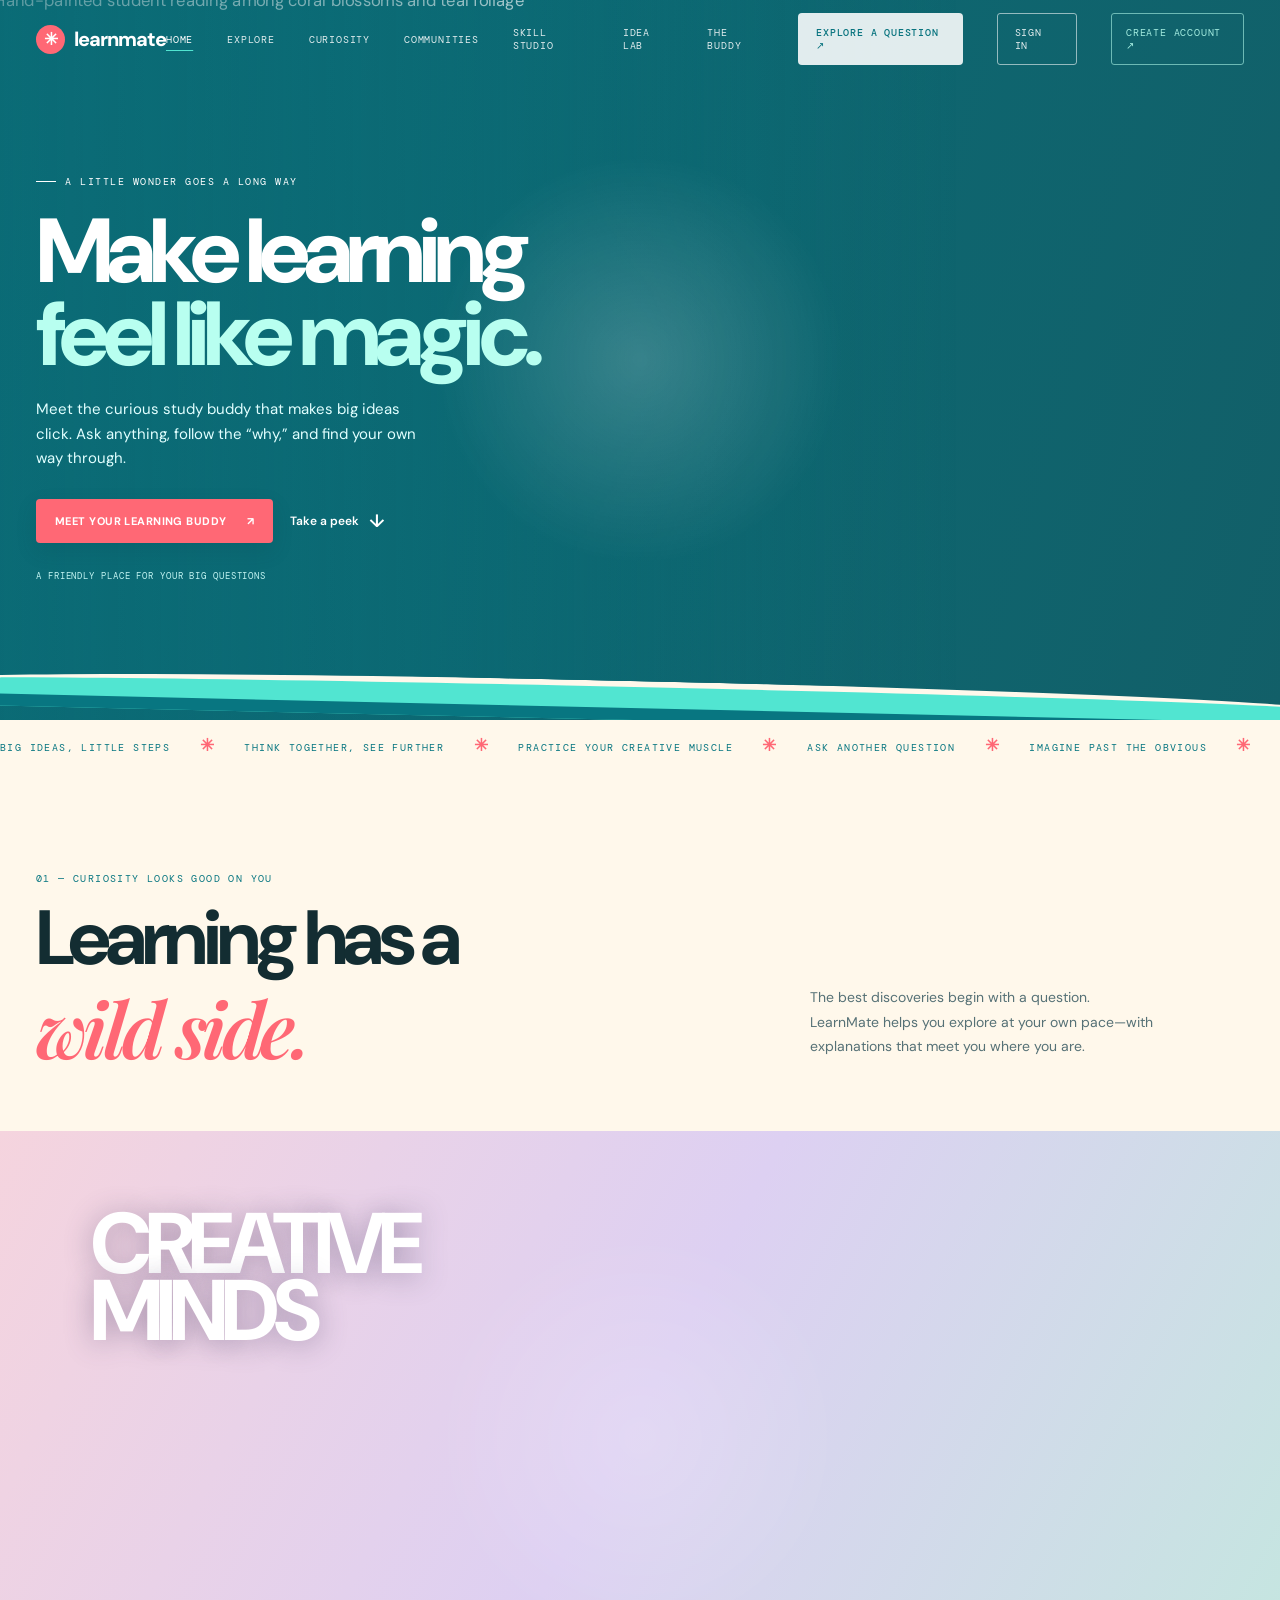
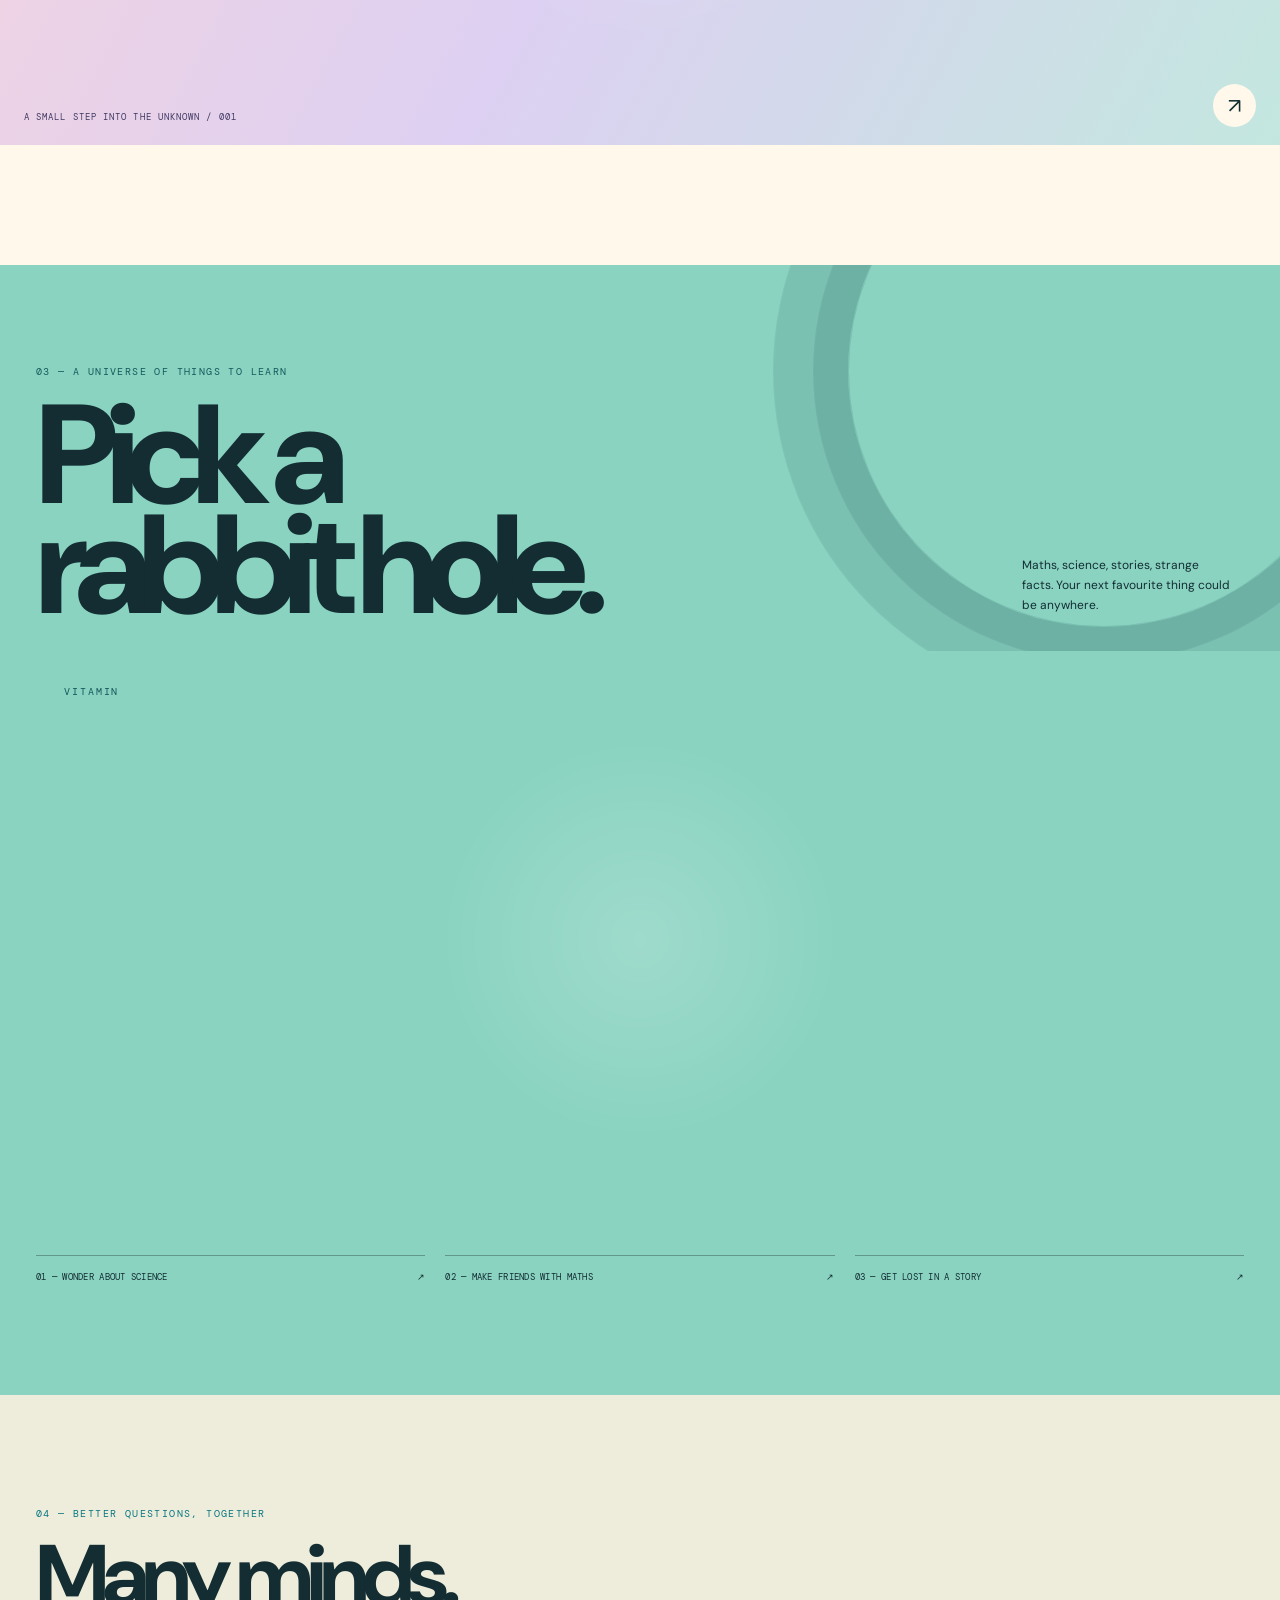
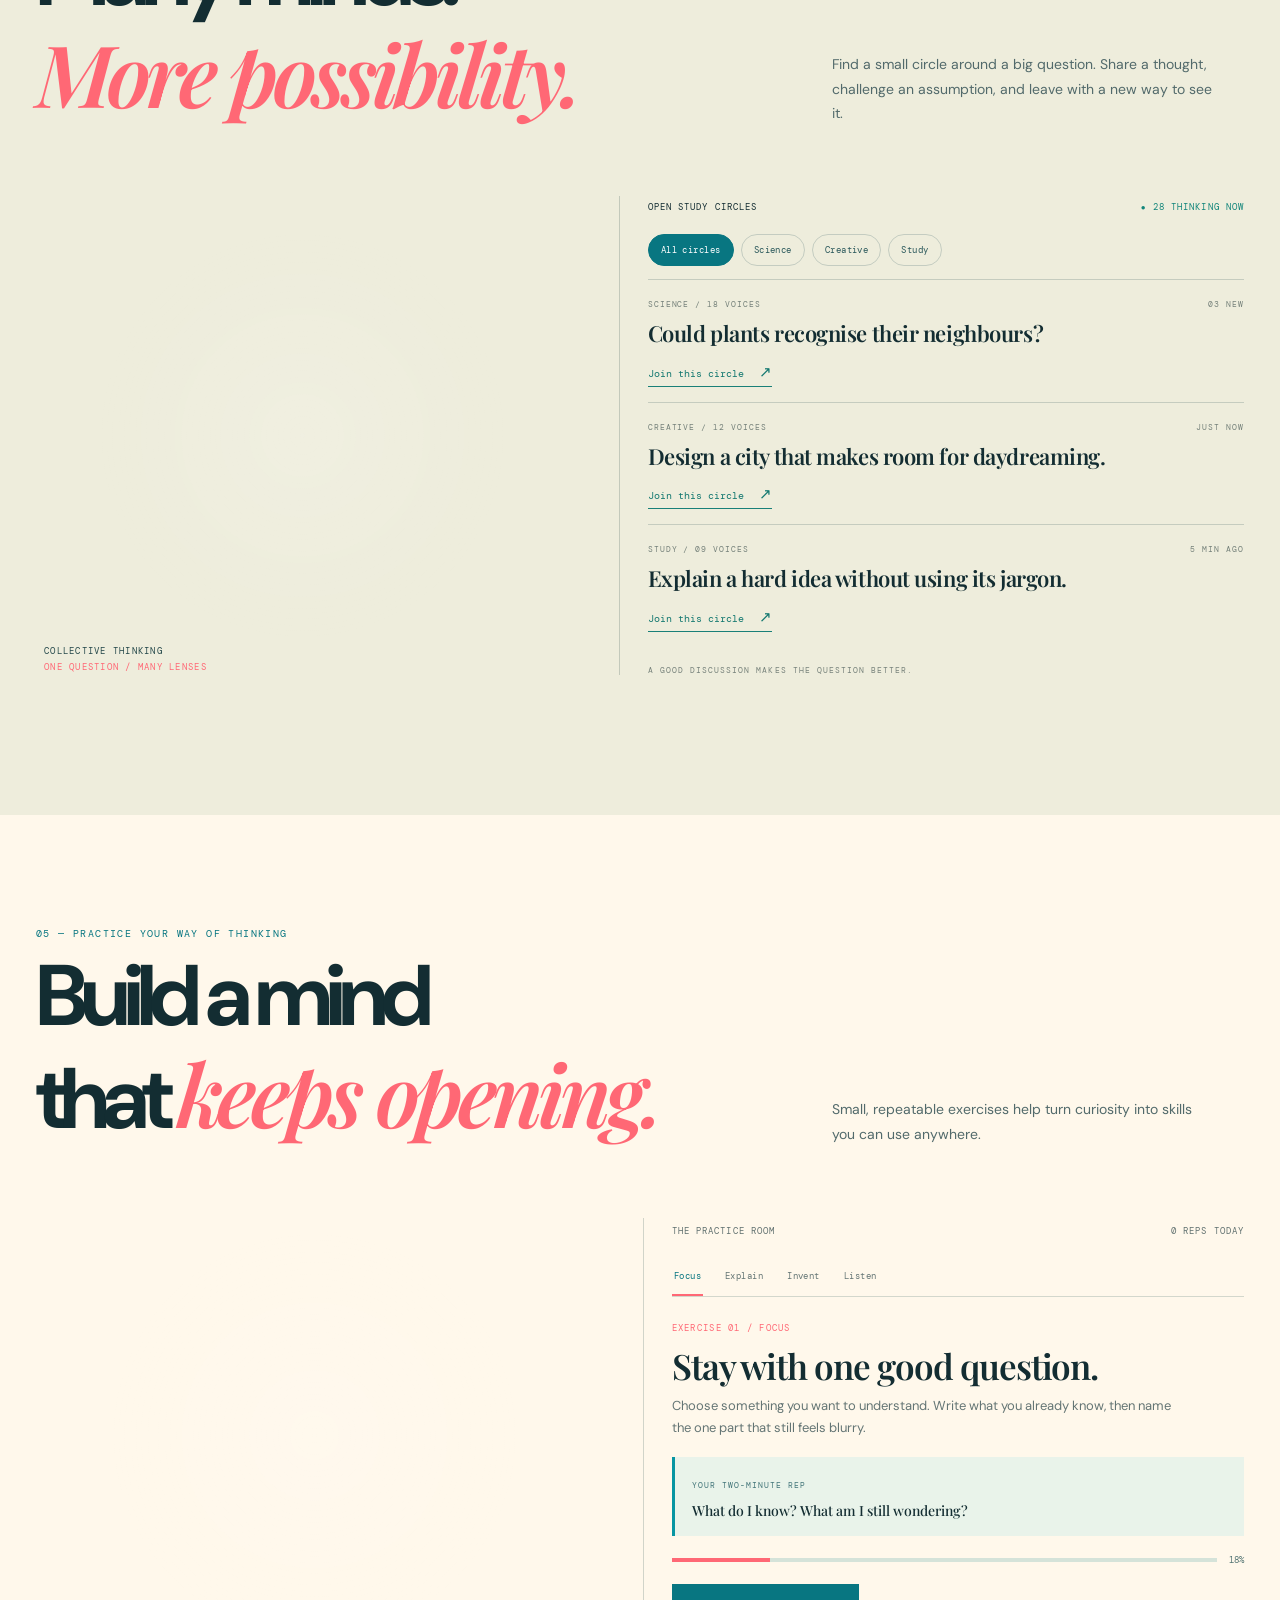
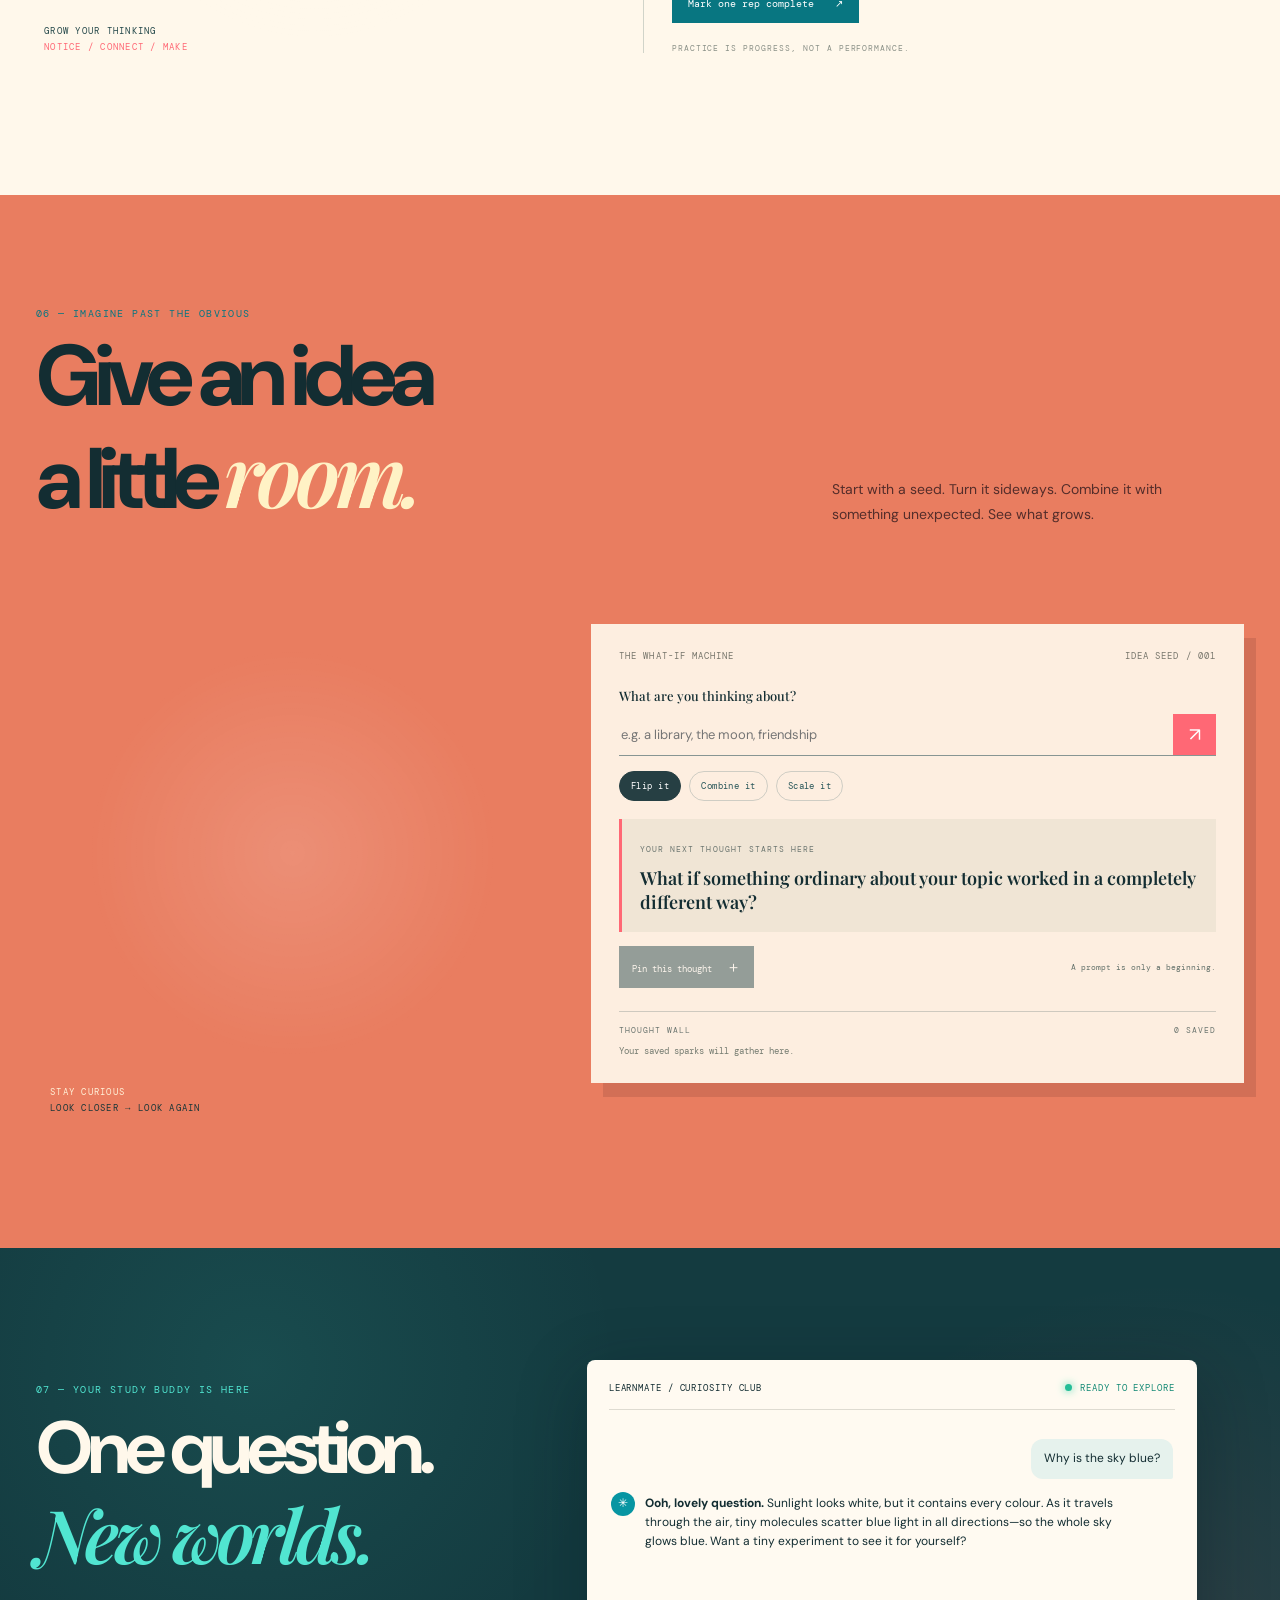
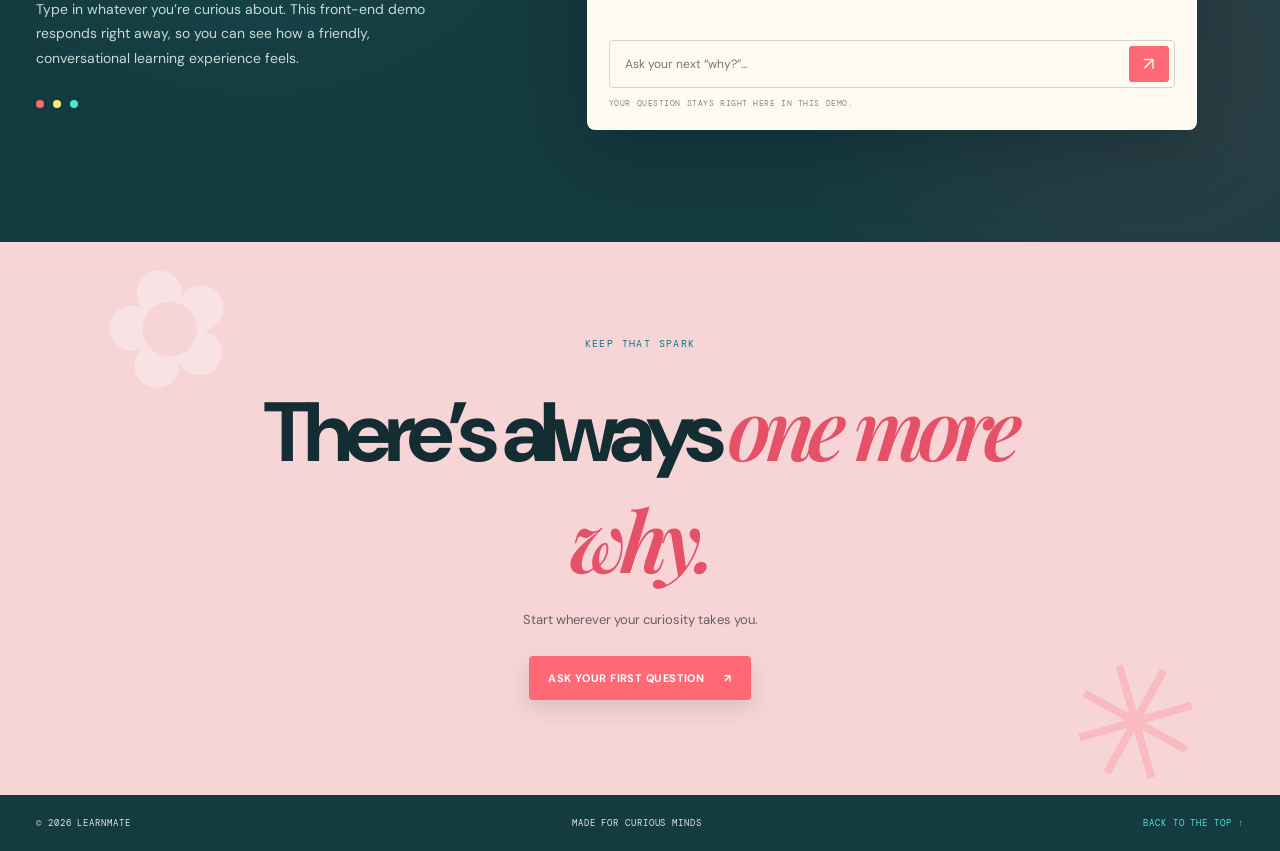
==== commit df4e997d: "Remove Curiosity Club from landing page" ====
--- a/index.html
+++ b/index.html
@@ -5,7 +5,6 @@
 <meta name="description" content="LearnMate brings curious minds together to explore, practise new skills, and imagine what comes next.">
 <title>LearnMate — learn together, think further</title>
 <link rel="preconnect" href="https://fonts.googleapis.com"><link rel="preconnect" href="https://fonts.gstatic.com" crossorigin><link href="https://fonts.googleapis.com/css2?family=DM+Mono:wght@400;500&family=DM+Sans:wght@400;500;600;700;800&family=Playfair+Display:ital,wght@0,600;0,700;1,600;1,700&display=swap" rel="stylesheet">
-<link rel="stylesheet" href="/curiosity.css">
 <style>
 :root{--teal:#0795a2;--teal-dark:#087681;--aqua:#51e5d1;--coral:#ff6875;--cream:#fff8eb;--ink:#132d32;--lilac:#ddd0ff;--line:rgba(19,45,50,.16);--sans:'DM Sans',Arial,sans-serif;--serif:'Playfair Display',Georgia,serif;--mono:'DM Mono',monospace}*{box-sizing:border-box}html{scroll-behavior:smooth}body{margin:0;color:var(--ink);font-family:var(--sans);overflow-x:hidden}a{color:inherit;text-decoration:none}button,input{font:inherit}.wrap{width:min(1240px,calc(100% - 72px));margin-inline:auto}.topbar{height:78px;display:flex;align-items:center;justify-content:space-between;position:absolute;z-index:10;left:0;right:0;color:#fff}.brand{display:flex;align-items:center;gap:9px;font-size:20px;font-weight:800;letter-spacing:-1px}.brand-symbol{display:grid;place-items:center;width:29px;height:29px;background:var(--coral);border-radius:50%;color:#fff;font-size:17px}.nav{display:flex;align-items:center;gap:34px;font:10px var(--mono);letter-spacing:.08em;text-transform:uppercase}.nav a{opacity:.88;transition:opacity .2s}.nav a:hover{opacity:1}.nav .sign{border:1px solid #ffffffa3;border-radius:3px;padding:12px 17px}.nav .signup{background:#fff;color:var(--teal-dark);border-radius:4px;padding:13px 18px;font-weight:500}.menu-toggle{display:none;background:transparent;border:1px solid #ffffff88;color:white;padding:8px 10px}.hero{min-height:720px;background:var(--teal);color:#fff;position:relative;overflow:hidden}.hero:before{content:"";position:absolute;width:640px;height:640px;border:3px dashed #ffffff24;border-radius:50%;right:-30px;top:-190px;transform:rotate(-20deg)}.hero:after{content:"";position:absolute;width:830px;height:390px;border:3px dashed #ffffff25;border-radius:50%;left:30%;bottom:-260px;transform:rotate(-14deg)}.hero-inner{min-height:720px;display:grid;grid-template-columns:.93fr 1.07fr;align-items:center;position:relative;z-index:2;padding-top:65px}.hero-text{padding-bottom:28px;position:relative;z-index:3}.kicker{font:10px var(--mono);letter-spacing:.15em;text-transform:uppercase;display:flex;align-items:center;gap:9px}.kicker:before{content:"";width:20px;height:1px;background:currentColor}.hero h1{font-size:clamp(59px,7.1vw,97px);line-height:.92;letter-spacing:-.075em;margin:22px 0 20px;font-weight:800;max-width:600px}.hero h1 span{color:#b8fff0}.hero-copy{font-size:15px;line-height:1.65;max-width:380px;color:#e1ffff}.hero-actions{display:flex;align-items:center;gap:17px;margin-top:28px}.btn{display:inline-flex;align-items:center;gap:20px;border:0;border-radius:4px;padding:15px 19px;background:var(--coral);color:white;font-size:11px;font-weight:700;letter-spacing:.04em;text-transform:uppercase;cursor:pointer;box-shadow:0 8px 20px #003d4425;transition:transform .2s,box-shadow .2s}.btn:hover{transform:translateY(-3px);box-shadow:0 12px 24px #003d4433}.text-link{font-size:12px;font-weight:600}.text-link span{font-size:18px;vertical-align:-2px;margin-left:7px}.hero-note{font:9px var(--mono);letter-spacing:.1em;margin-top:27px;color:#c4f5f3}.hero-art{height:590px;position:relative;align-self:end}.art-glow{position:absolute;width:480px;height:470px;right:5%;top:13%;border-radius:50%;background:radial-gradient(ellipse,#4df0d688 0,transparent 70%)}.art-disc{position:absolute;width:420px;height:420px;border:1px solid #b0fff25c;border-radius:50%;right:11%;top:15%;box-shadow:0 0 0 26px #b0fff20c,0 0 0 27px #b0fff22b}.student{position:absolute;width:300px;height:436px;bottom:0;left:31%;z-index:2}.student .hair{position:absolute;width:204px;height:250px;left:49px;top:21px;background:#27292d;border-radius:49% 51% 43% 50%;transform:rotate(-7deg);box-shadow:inset 22px 10px #454044}.student .face{position:absolute;width:153px;height:185px;left:76px;top:45px;background:linear-gradient(120deg,#ffd8b5,#f6a98d);border-radius:47% 46% 50% 49%;transform:rotate(-5deg);z-index:1}.student .face:before{content:"";position:absolute;width:110px;height:24px;top:66px;left:18px;border-top:3px solid #422e37;border-radius:50%;box-shadow:0 10px 0 -7px #422e37}.student .face:after{content:"";position:absolute;left:46px;top:111px;width:45px;height:16px;border-bottom:3px solid #c55e67;border-radius:50%}.student .fringe{position:absolute;z-index:2;width:180px;height:95px;top:29px;left:57px;background:#29292d;border-radius:65% 35% 55% 24%;transform:rotate(12deg);clip-path:polygon(0 0,100% 0,87% 100%,71% 69%,62% 100%,48% 65%,38% 100%,25% 62%,15% 100%)}.student .body{position:absolute;width:252px;height:260px;left:26px;bottom:-44px;border-radius:45% 46% 0 0;background:linear-gradient(110deg,#54e3d0 0 67%,#1ec4bd 68%);transform:rotate(-5deg);z-index:1}.student .body:before{content:"";position:absolute;left:106px;top:8px;width:30px;height:185px;border-left:2px solid #d8fff0a6;transform:rotate(3deg)}.student .arm{position:absolute;z-index:3;left:11px;top:221px;width:198px;height:35px;background:#ffc5a4;border-radius:22px;transform:rotate(22deg)}.student .arm:after{content:"";position:absolute;right:-19px;top:-5px;width:32px;height:42px;border-radius:10px;background:#ffc5a4;transform:rotate(25deg)}.book{position:absolute;z-index:4;left:13px;top:180px;width:93px;height:135px;background:#fffdf5;border:3px solid #20383c;border-radius:6px 12px 9px 4px;transform:rotate(-17deg);box-shadow:7px 7px 0 #087681}.book:before{content:"✳";position:absolute;left:23px;top:30px;color:var(--coral);font-size:34px}.book:after{content:"";position:absolute;left:50%;top:0;height:100%;border-left:2px solid #b2e8df}.paper-plane{position:absolute;right:11%;top:21%;font-size:53px;color:#fff7e7;transform:rotate(-14deg);filter:drop-shadow(2px 4px 0 #087681)}.flower{position:absolute;color:#ff8d94;font-size:55px;text-shadow:2px 2px #173e41;animation:bob 5s ease-in-out infinite}.flower.f1{left:11%;top:24%;font-size:38px}.flower.f2{right:2%;top:44%;animation-delay:-2s}.flower.f3{left:17%;bottom:16%;font-size:48px;animation-delay:-3s}.spark{position:absolute;font-size:24px;color:#fff1cc}.spark.s1{top:22%;left:25%}.spark.s2{right:11%;bottom:18%}.orbit-line{position:absolute;height:90px;width:240px;border:1px solid #c4fff080;border-radius:50%;left:4%;top:57%;transform:rotate(15deg)}.hero-ribbon{height:39px;position:absolute;bottom:0;left:-4%;right:-3%;background:var(--aqua);border-top:6px solid #fff8eb;border-radius:50% 50% 0 0 / 35% 35% 0 0;z-index:4;transform:rotate(1.3deg)}.hero-ribbon:after{content:"";position:absolute;height:12px;left:0;right:0;bottom:0;background:#087681}.ticker{background:var(--cream);color:var(--teal-dark);height:49px;overflow:hidden;display:flex;align-items:center}.ticker-track{white-space:nowrap;font:10px var(--mono);letter-spacing:.14em;animation:marquee 28s linear infinite}.ticker b{color:var(--coral);font-size:17px;margin:0 22px}.intro{background:var(--cream);padding:103px 0 120px}.intro-head{display:grid;grid-template-columns:1fr .6fr;align-items:end;gap:50px;margin-bottom:53px}.section-kicker{font:10px var(--mono);letter-spacing:.14em;text-transform:uppercase;color:var(--teal-dark)}.intro h2,.buddy-heading{font-size:clamp(48px,6vw,77px);letter-spacing:-.07em;line-height:.96;margin:17px 0 0}.intro h2 em{font:italic 600 1em var(--serif);color:var(--coral);letter-spacing:-.06em}.intro-blurb{max-width:350px;font-size:14px;line-height:1.75;color:#567176;padding-bottom:5px}.study-showcase{min-height:400px;background:linear-gradient(115deg,#f3d0dc,#e6d6ff 48%,#c9efeb);border-radius:6px;position:relative;overflow:hidden;display:flex;align-items:center;justify-content:center}.study-showcase:before,.study-showcase:after{content:"";position:absolute;border:1px solid #ffffffa1;border-radius:50%;width:570px;height:570px;top:-90px;left:50%;transform:translateX(-50%)}.study-showcase:after{width:680px;height:680px;top:-144px}.astro{position:relative;width:210px;height:282px;z-index:2;filter:drop-shadow(15px 19px 14px #41356431);transform:rotate(-4deg)}.astro-helmet{position:absolute;width:187px;height:150px;left:11px;top:0;border-radius:48% 48% 44% 44%;background:linear-gradient(135deg,#fffdf1 0 19%,#f4eee6 20% 65%,#cabdc3);box-shadow:inset 0 0 0 7px #fbfaf3}.astro-glass{position:absolute;width:136px;height:99px;left:36px;top:25px;border-radius:50%;background:linear-gradient(125deg,#7be3db,#526c98 50%,#302d58);border:6px solid #fdf8ec;overflow:hidden}.astro-glass:after{content:"";position:absolute;width:170px;height:50px;background:#f8c6d4;transform:rotate(-32deg);top:21px;left:-17px;opacity:.65}.astro-body{position:absolute;width:184px;height:160px;bottom:0;left:24px;border-radius:48% 48% 20% 20%;background:linear-gradient(100deg,#f7f0e7,#d7c8ce);border:6px solid #fffaf0}.astro-body:before{content:"✳";position:absolute;right:24px;top:62px;color:var(--coral);font-size:28px}.flower-float{position:absolute;z-index:3;font-size:48px;color:#fff7ec;text-shadow:0 2px 6px #9b76ad;animation:bob 4s ease-in-out infinite}.flower-float.a{top:22%;left:25%}.flower-float.b{right:22%;top:29%;animation-delay:-2s}.flower-float.c{left:30%;bottom:14%;font-size:35px;animation-delay:-1s}.showcase-title{position:absolute;z-index:1;top:43%;left:50%;transform:translate(-50%,-50%);white-space:nowrap;font-size:clamp(48px,9vw,112px);line-height:.8;font-weight:800;letter-spacing:-.08em;color:#fff9;text-align:center}.showcase-label{position:absolute;left:24px;bottom:22px;font:9px var(--mono);letter-spacing:.12em;color:#413963;text-transform:uppercase}.showcase-link{position:absolute;right:24px;bottom:18px;width:43px;height:43px;border-radius:50%;background:var(--cream);display:grid;place-items:center;font-size:21px;z-index:4;transition:transform .2s}.showcase-link:hover{transform:rotate(45deg)}.subjects{background:#ffe97b;padding:100px 0 112px;position:relative;overflow:hidden}.subjects:before{content:"";position:absolute;width:510px;height:510px;border:1px solid #18393d20;border-radius:50%;right:-80px;top:-150px;box-shadow:0 0 0 34px #18393d08,0 0 0 35px #18393d17,0 0 0 74px #18393d08,0 0 0 75px #18393d17}.subject-head{display:flex;justify-content:space-between;align-items:end;position:relative;z-index:1;margin-bottom:30px}.subjects h2{font-size:clamp(64px,11vw,152px);line-height:.78;letter-spacing:-.095em;margin:23px 0 0;font-weight:800}.subjects h2 span{display:block}.subject-head p{max-width:210px;font-size:12px;line-height:1.7;margin:0 1% 5px}.lemon-stage{height:250px;position:relative;display:flex;justify-content:center;align-items:center}.lemon-word{position:absolute;font-size:clamp(75px,17vw,220px);font-weight:800;line-height:.8;letter-spacing:-.09em;color:#fff9}.lemon{position:relative;z-index:2;width:270px;height:148px;background:radial-gradient(ellipse at 40% 28%,#ffff87 0,#f6e72b 37%,#d4bf13 100%);border-radius:52% 48% 50% 50% / 64% 64% 36% 36%;transform:rotate(-12deg);box-shadow:inset -16px -13px 20px #a79e1760,12px 24px 18px #59602228;animation:lemonFloat 6s ease-in-out infinite}.lemon:before,.lemon:after{content:"";position:absolute;width:31px;height:39px;background:#eedc2b;top:56px;border-radius:60% 40% 50% 50%}.lemon:before{left:-17px;transform:rotate(-34deg)}.lemon:after{right:-17px;transform:rotate(35deg)}.lemon-cut{position:absolute;z-index:3;width:114px;height:114px;left:calc(50% - 147px);top:77px;border-radius:50%;background:repeating-conic-gradient(#fff9d0 0deg 9deg,#f8e98b 10deg 13deg);border:7px solid #fff8bf;box-shadow:inset 0 0 0 5px #f7dd47;transform:rotate(-24deg)}.lemon-cut:after{content:"";position:absolute;width:15px;height:15px;background:#fff7b5;border-radius:50%;left:42px;top:42px}.subjects-grid{display:grid;grid-template-columns:repeat(3,1fr);gap:20px;margin-top:28px;position:relative;z-index:2}.subject-item{border-top:1px solid #263c3b66;padding:15px 0 0;display:flex;justify-content:space-between;font:9px var(--mono);letter-spacing:.03em;text-transform:uppercase}.subject-item b{font-weight:400}.buddy{background:#143b40;color:#fff8eb;padding:112px 0;position:relative;overflow:hidden}.buddy:before{content:"";position:absolute;inset:0;background:radial-gradient(circle at 20% 20%,#41d7c51b,transparent 32%),radial-gradient(circle at 91% 70%,#ff68751d,transparent 31%)}.buddy-grid{display:grid;grid-template-columns:.85fr 1.15fr;gap:65px;align-items:center;position:relative}.buddy-heading{font-size:clamp(47px,6vw,74px)}.buddy-heading em{font:italic 600 1em var(--serif);color:var(--aqua)}.buddy-copy{font-size:14px;line-height:1.75;color:#c8dad5;max-width:390px}.buddy-art{display:flex;gap:9px;margin-top:30px}.buddy-art span{width:8px;height:8px;background:var(--coral);border-radius:50%}.buddy-art span:nth-child(2){background:#ffe97b}.buddy-art span:nth-child(3){background:var(--aqua)}.chat-card{background:#fffaf1;color:var(--ink);border-radius:8px;padding:22px;box-shadow:0 20px 70px #03191d55;max-width:610px}.chat-head{display:flex;justify-content:space-between;align-items:center;border-bottom:1px solid #dedbd1;padding-bottom:15px;font:9px var(--mono);letter-spacing:.1em;text-transform:uppercase}.chat-status{color:#148975}.chat-status:before{content:"";display:inline-block;background:#24bd97;width:7px;height:7px;border-radius:50%;margin-right:8px;box-shadow:0 0 8px #37d6ac}.chat-window{height:230px;overflow-y:auto;padding:16px 2px 6px;scrollbar-width:thin}.msg{display:flex;gap:10px;align-items:flex-start;margin:11px 0;font-size:12px;line-height:1.6}.msg p{margin:2px 0;max-width:88%}.msg strong{font-weight:700}.msg.user{justify-content:flex-end}.msg.user p{background:#e6f2ed;padding:10px 13px;border-radius:12px 12px 2px 12px}.msg.bot .bubble-icon{background:var(--teal);color:white}.bubble-icon{flex:0 0 24px;width:24px;height:24px;border-radius:50%;display:grid;place-items:center;background:#ffddd9;font-size:12px}.chat-compose{display:flex;gap:8px;border:1px solid #d5d5cd;border-radius:4px;padding:5px}.chat-compose input{min-width:0;flex:1;border:0;background:transparent;padding:10px;font-size:12px;outline:none;color:var(--ink)}.chat-compose button{border:0;border-radius:3px;background:var(--coral);color:white;width:40px;font-size:18px;cursor:pointer}.chat-hint{font:8px var(--mono);color:#858a82;letter-spacing:.07em;margin-top:10px}.closing{background:#f7d5d6;padding:95px 0;text-align:center;position:relative;overflow:hidden}.closing:before,.closing:after{content:"✿";position:absolute;font-size:160px;color:#ffffff50;top:-18px;left:8%;transform:rotate(-16deg)}.closing:after{content:"✳";left:auto;right:6%;top:auto;bottom:-35px;color:#ff879355}.closing h2{font-size:clamp(45px,7vw,84px);line-height:.95;letter-spacing:-.08em;margin:20px auto 17px;max-width:850px}.closing h2 em{font:italic 600 1em var(--serif);color:#e55167}.closing p{font-size:13px;color:#695c64}.closing .btn{margin-top:15px}.footer{background:#143b40;color:#dce8df;padding:22px 0;font:9px var(--mono);letter-spacing:.1em;text-transform:uppercase}.footer-inner{display:flex;justify-content:space-between;gap:20px}.footer a{color:var(--aqua)}.reveal{opacity:0;transform:translateY(18px);transition:opacity .7s,transform .7s}.reveal.visible{opacity:1;transform:none}@keyframes bob{0%,100%{translate:0 0}50%{translate:0 -10px}}@keyframes marquee{to{transform:translateX(-50%)}}@keyframes lemonFloat{0%,100%{translate:0 0;rotate:-12deg}50%{translate:0 -9px;rotate:-8deg}}@media(max-width:850px){.wrap{width:min(100% - 44px,680px)}.hero-inner{grid-template-columns:1fr;min-height:980px;align-content:start;padding-top:147px}.hero{min-height:980px}.hero-text{padding-bottom:0}.hero h1{max-width:650px;font-size:clamp(64px,11vw,95px)}.hero-art{height:480px;width:min(100%,570px);margin:-2px auto 0;align-self:auto}.student{left:31%;transform:scale(.88);transform-origin:bottom center}.art-disc{width:340px;height:340px;right:14%;top:18%}.intro-head{grid-template-columns:1fr;gap:21px}.intro-blurb{max-width:460px}.buddy-grid{grid-template-columns:1fr;gap:38px}.buddy-copy{max-width:540px}.chat-card{max-width:none}.subjects h2{font-size:clamp(68px,13vw,115px)}}@media(max-width:560px){.wrap{width:calc(100% - 36px)}.topbar{height:67px}.brand{font-size:18px}.nav{gap:10px}.nav a:not(.signup){display:none}.nav .signup{padding:11px 13px;font-size:9px}.menu-toggle{display:block}.hero,.hero-inner{min-height:870px}.hero-inner{padding-top:126px}.hero h1{font-size:clamp(59px,13vw,76px);max-width:430px}.hero-copy{font-size:13px;max-width:330px}.hero-actions{gap:14px}.btn{padding:14px 15px;font-size:10px;gap:13px}.hero-art{height:390px;width:calc(100% + 18px);margin-left:-9px}.student{transform:scale(.71);transform-origin:bottom center;left:27%}.art-disc{width:270px;height:270px;right:13%;top:20%}.art-glow{width:340px;height:330px;right:-2%;top:15%}.paper-plane{right:3%;top:13%;font-size:40px}.flower.f1{left:4%;top:20%}.flower.f2{right:0;top:43%}.flower.f3{left:5%;bottom:20%}.intro{padding:76px 0 86px}.intro h2{font-size:54px}.intro-head{margin-bottom:33px}.study-showcase{min-height:310px}.astro{transform:scale(.78) rotate(-4deg)}.showcase-title{font-size:clamp(46px,12vw,67px)}.flower-float.a{left:9%}.flower-float.b{right:7%}.subjects{padding:78px 0 82px}.subject-head{display:block}.subjects h2{font-size:clamp(62px,16vw,89px)}.subject-head p{margin-top:19px;max-width:300px}.lemon-stage{height:200px;margin-top:10px}.lemon{width:205px;height:115px}.lemon-cut{width:88px;height:88px;left:calc(50% - 112px);top:70px}.lemon-cut:after{left:30px;top:30px}.buddy{padding:78px 0}.buddy-heading{font-size:52px}.chat-card{padding:16px 13px}.chat-window{height:220px}.closing{padding:76px 0}.closing:before{left:-55px;font-size:110px}.closing:after{right:-50px;font-size:110px}.footer-inner{flex-wrap:wrap}.footer-inner span:nth-child(2){display:none}}@media(prefers-reduced-motion:reduce){*,*::before,*::after{animation-duration:.01ms!important;animation-iteration-count:1!important;scroll-behavior:auto!important;transition-duration:.01ms!important}.reveal{opacity:1;transform:none}}
 
@@ -40,18 +39,6 @@
 <section class="hero" id="home"><div class="hero-art" data-motion-scene="hero"><img class="hero-illustration motion-art" src="assets/hero-wide.webp" alt="Hand-painted student reading among coral blossoms and teal foliage"><span class="motion-light" aria-hidden="true"></span></div><div class="wrap hero-inner"><div class="hero-text"><div class="kicker">A little wonder goes a long way</div><h1>Make learning <span>feel like magic.</span></h1><p class="hero-copy">Meet the curious study buddy that makes big ideas click. Ask anything, follow the “why,” and find your own way through.</p><div class="hero-actions"><a class="btn" href="#buddy">Meet your learning buddy <span>↗</span></a><a class="text-link" href="#explore">Take a peek <span>↓</span></a></div><div class="hero-note">A FRIENDLY PLACE FOR YOUR BIG QUESTIONS</div></div></div><div class="hero-ribbon"></div></section>
 <div class="ticker"><div class="ticker-track">BIG IDEAS, LITTLE STEPS <b>✳</b> THINK TOGETHER, SEE FURTHER <b>✳</b> PRACTICE YOUR CREATIVE MUSCLE <b>✳</b> ASK ANOTHER QUESTION <b>✳</b> IMAGINE PAST THE OBVIOUS <b>✳</b> BIG IDEAS, LITTLE STEPS <b>✳</b> THINK TOGETHER, SEE FURTHER <b>✳</b> PRACTICE YOUR CREATIVE MUSCLE <b>✳</b> ASK ANOTHER QUESTION <b>✳</b> IMAGINE PAST THE OBVIOUS <b>✳</b></div></div>
 <section class="intro" id="explore"><div class="wrap"><div class="intro-head reveal"><div><div class="section-kicker">01 — Curiosity looks good on you</div><h2>Learning has a<br><em>wild side.</em></h2></div><p class="intro-blurb">The best discoveries begin with a question. LearnMate helps you explore at your own pace—with explanations that meet you where you are.</p></div><div class="study-showcase reveal" data-motion-scene="astronaut"><img class="astronaut-art motion-art" src="assets/astronaut-generated.webp" alt="Dreamlike astronaut portrait in a pastel sky of blossoms"><span class="motion-light" aria-hidden="true"></span><div class="showcase-title">CREATIVE<br>MINDS</div><div class="showcase-label">A SMALL STEP INTO THE UNKNOWN / 001</div><a class="showcase-link" href="#subjects" aria-label="Explore subjects">↗</a></div></div></section>
-<section class="curiosity-hub" id="curiosity"><div class="wrap curiosity-landing">
-  <div class="curiosity-board">
-    <div class="curiosity-board-copy"><div class="curiosity-eyebrow"><span>02</span> THE CURIOSITY CLUB · FIELD GUIDE FOR BIG THINKERS</div><h2>Wonder a little<br><em>further.</em></h2><p>Find the strange detail. Follow the idea. See where it takes you.</p><div class="curiosity-trail"><span><b>01</b> Explore</span><i>↗</i><span><b>02</b> Question</span><i>↗</i><span><b>03</b> Connect</span></div></div>
-    <div class="curiosity-board-art"><img src="assets/mind-garden.webp" alt="A curious mind growing ideas like a garden"><span>LOOK CLOSER<br>THEN LOOK AGAIN</span></div>
-  </div>
-  <div class="curiosity-spectrum" aria-label="Explore the Curiosity features">
-    <article class="spectrum-cell spectrum-blue"><small>01 / DISCOVER</small><h3>Research<br>that surprises.</h3><p>Real studies, told as sparks for your next question.</p><span>FIELD NOTES ↗</span></article>
-    <article class="spectrum-cell spectrum-red"><small>02 / UNRAVEL</small><h3>Questions<br>made clearer.</h3><p>Ask LearnMate and build a solution one step at a time.</p><span>ASK & UNTANGLE ↗</span></article>
-    <article class="spectrum-cell spectrum-yellow"><small>03 / CONNECT</small><h3>Ideas grow<br>together.</h3><p>Join a teen study circle and share a fresh perspective.</p><span>STUDY CIRCLES ↗</span></article>
-  </div>
-  <div class="curiosity-launch"><div><small>YOUR NEXT QUESTION STARTS HERE</small><p>One welcoming space for research, answers, and curious minds.</p></div><a class="curiosity-launch-button" href="/workspace?section=curiosity">Open Curiosity <span>↗</span></a></div>
-</div></section>
 <section class="subjects" id="subjects"><div class="wrap"><div class="subject-head reveal"><div><div class="section-kicker">03 — A universe of things to learn</div><h2>Pick a <span>rabbit hole.</span></h2></div><p>Maths, science, stories, strange facts. Your next favourite thing could be anywhere.</p></div><div class="lemon-stage reveal" data-motion-scene="citrus"><div class="lemon-word">VITAMIN</div><img class="lemon-illustration motion-art" src="assets/citrus-generated.webp" alt="Photorealistic whole and sliced lemons on a mint backdrop"><span class="motion-light" aria-hidden="true"></span></div><div class="subjects-grid reveal"><div class="subject-item"><b>01 — Wonder about science</b><span>↗</span></div><div class="subject-item"><b>02 — Make friends with maths</b><span>↗</span></div><div class="subject-item"><b>03 — Get lost in a story</b><span>↗</span></div></div></div></section>
 <section class="community" id="community"><div class="wrap"><div class="community-heading reveal"><div><div class="section-kicker">04 — Better questions, together</div><h2>Many minds.<br><em>More possibility.</em></h2></div><p>Find a small circle around a big question. Share a thought, challenge an assumption, and leave with a new way to see it.</p></div><div class="community-layout"><div class="community-art" data-motion-scene="community"><img class="community-image motion-art" src="assets/collective-thinking.webp" alt="Layered figures inside an eye, representing collective perspective"><span class="motion-light" aria-hidden="true"></span><div class="art-note">COLLECTIVE THINKING<br><b>ONE QUESTION / MANY LENSES</b></div></div><div class="community-board reveal"><div class="board-head"><span>OPEN STUDY CIRCLES</span><span class="online-mark">● 28 THINKING NOW</span></div><div class="community-filters" role="group" aria-label="Filter study circles"><button class="filter-btn is-active" type="button" aria-pressed="true" data-filter="all">All circles</button><button class="filter-btn" type="button" aria-pressed="false" data-filter="science">Science</button><button class="filter-btn" type="button" aria-pressed="false" data-filter="creative">Creative</button><button class="filter-btn" type="button" aria-pressed="false" data-filter="study">Study</button></div><div class="threads" id="communityThreads"><article class="thread-row" data-topic="science"><div class="thread-meta"><span>SCIENCE / 18 VOICES</span><span>03 NEW</span></div><h3>Could plants recognise their neighbours?</h3><button class="join-button" type="button" aria-pressed="false">Join this circle <span>↗</span></button></article><article class="thread-row" data-topic="creative"><div class="thread-meta"><span>CREATIVE / 12 VOICES</span><span>JUST NOW</span></div><h3>Design a city that makes room for daydreaming.</h3><button class="join-button" type="button" aria-pressed="false">Join this circle <span>↗</span></button></article><article class="thread-row" data-topic="study"><div class="thread-meta"><span>STUDY / 09 VOICES</span><span>5 MIN AGO</span></div><h3>Explain a hard idea without using its jargon.</h3><button class="join-button" type="button" aria-pressed="false">Join this circle <span>↗</span></button></article></div><p class="board-foot">A GOOD DISCUSSION MAKES THE QUESTION BETTER.</p></div></div></div></section>
 <section class="skill-studio" id="skills"><div class="wrap"><div class="skill-heading reveal"><div><div class="section-kicker">05 — Practice your way of thinking</div><h2>Build a mind<br>that <em>keeps opening.</em></h2></div><p>Small, repeatable exercises help turn curiosity into skills you can use anywhere.</p></div><div class="skill-layout"><div class="skill-art" data-motion-scene="skill"><img class="skill-image motion-art" src="assets/mind-garden.webp" alt="A botanical illustration of a mind with ideas growing through it"><span class="motion-light" aria-hidden="true"></span><div class="art-note">GROW YOUR THINKING<br><b>NOTICE / CONNECT / MAKE</b></div></div><div class="skill-console reveal"><div class="skill-topline"><span>THE PRACTICE ROOM</span><span id="repCount">0 REPS TODAY</span></div><div class="skill-tabs" role="tablist" aria-label="Choose a thinking skill"><button class="skill-tab is-active" type="button" role="tab" aria-selected="true" data-skill="focus">Focus</button><button class="skill-tab" type="button" role="tab" aria-selected="false" data-skill="explain">Explain</button><button class="skill-tab" type="button" role="tab" aria-selected="false" data-skill="invent">Invent</button><button class="skill-tab" type="button" role="tab" aria-selected="false" data-skill="listen">Listen</button></div><div class="skill-content" aria-live="polite"><div class="skill-index" id="skillIndex">EXERCISE 01 / FOCUS</div><h3 id="skillTitle">Stay with one good question.</h3><p id="skillDescription">Choose something you want to understand. Write what you already know, then name the one part that still feels blurry.</p><div class="exercise-prompt"><span>YOUR TWO-MINUTE REP</span><p id="skillPrompt">What do I know? What am I still wondering?</p></div><div class="progress-line"><div class="progress-track"><span id="skillProgress" style="width:18%"></span></div><span id="skillPercent">18%</span></div><button class="practice-button" id="practiceButton" type="button">Mark one rep complete <span>↗</span></button></div><div class="skill-foot">PRACTICE IS PROGRESS, NOT A PERFORMANCE.</div></div></div></div></section>
